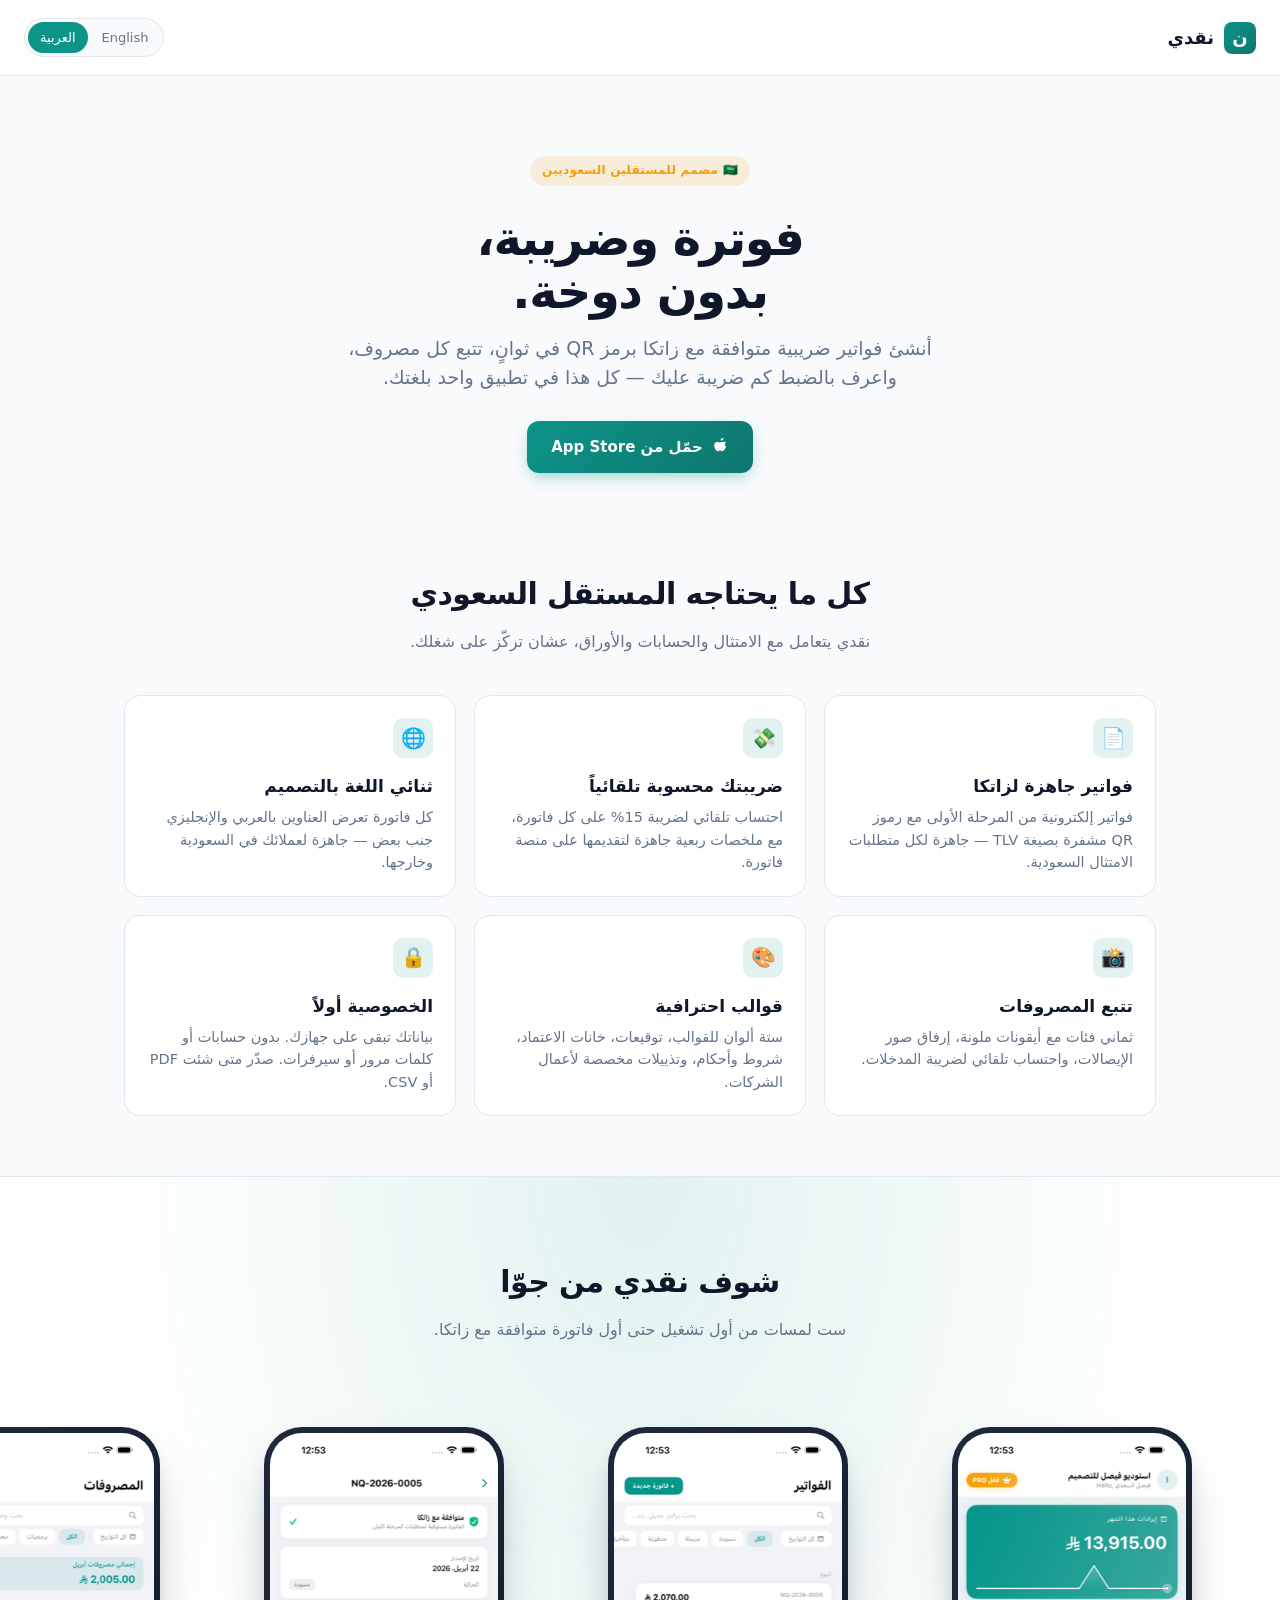
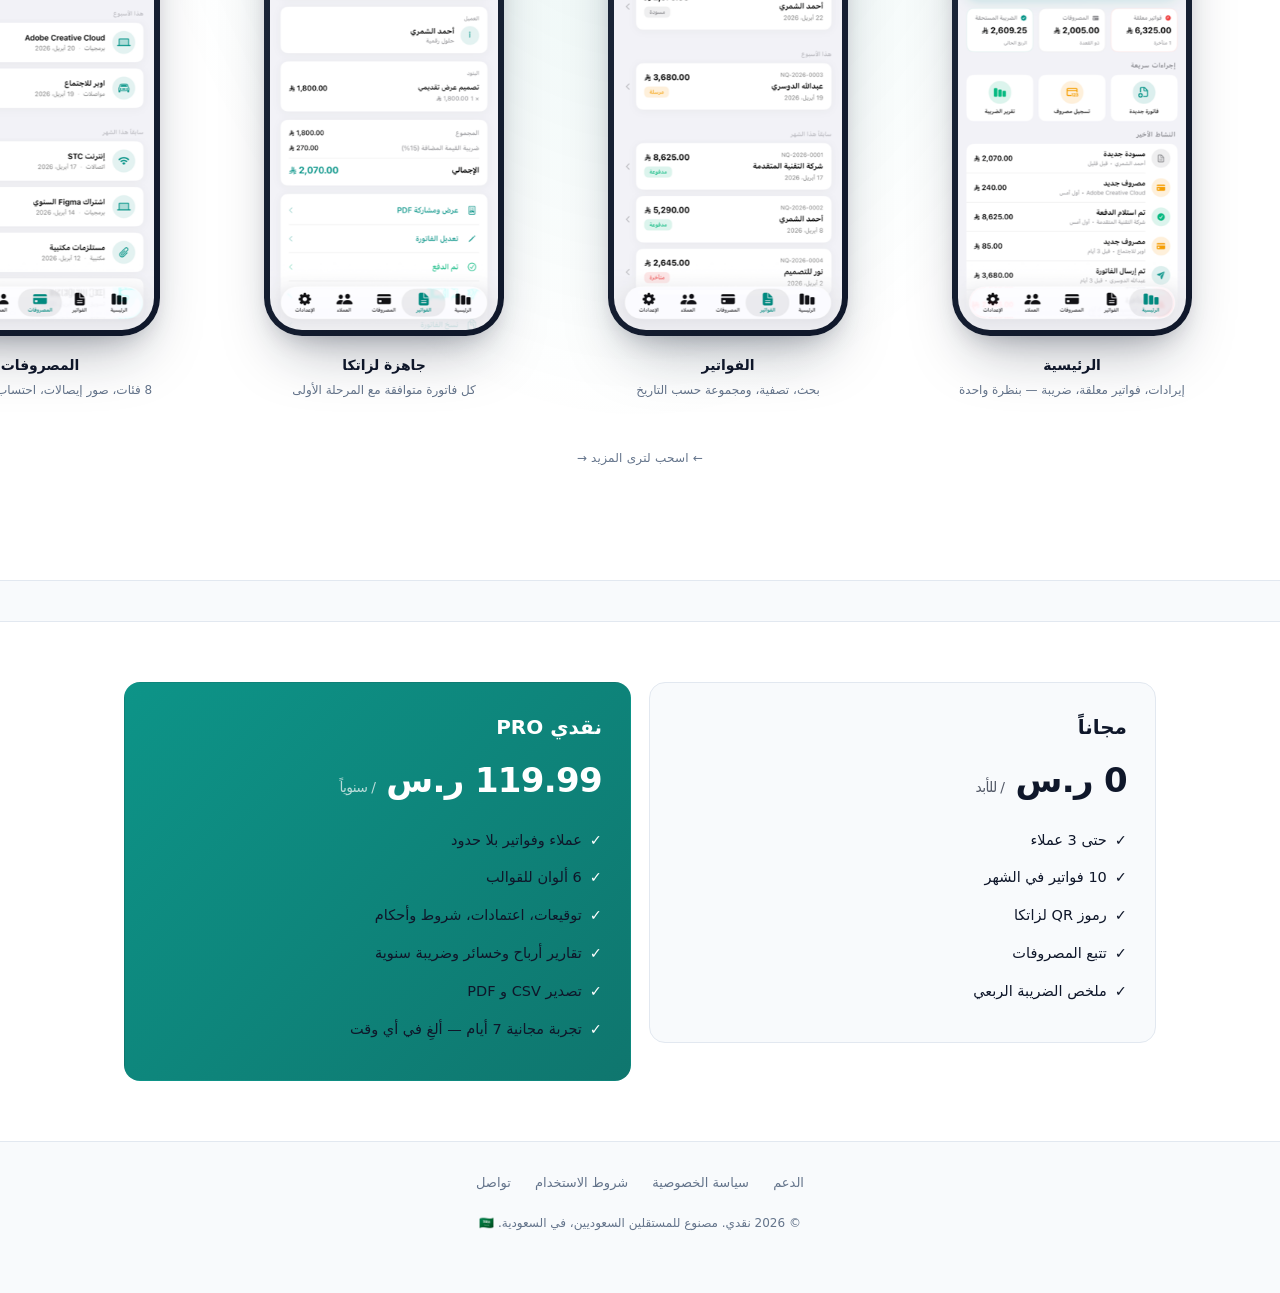
==== index-ar.html @ a0168808 "Add screenshot gallery + fix dark-mode hero button The site now shows six screenshots in a horizonta" ====
<!DOCTYPE html>
<html lang="ar" dir="rtl">
<head>
    <meta charset="UTF-8">
    <meta name="viewport" content="width=device-width, initial-scale=1.0">
    <title>نقدي — فوترة وضريبة للمستقلين السعوديين</title>
    <meta name="description" content="نقدي هو تطبيق فوترة وتتبع مصروفات مصمم للمستقلين السعوديين. فواتير ضريبية متوافقة مع زاتكا، احتساب تلقائي لضريبة القيمة المضافة، وتقارير ربعية — كل هذا في تطبيق واحد.">
    <meta property="og:title" content="نقدي — فوترة وضريبة للمستقلين السعوديين">
    <meta property="og:description" content="فوترة بسيطة وتتبع مصروفات وإدارة ضريبة القيمة المضافة للمستقلين السعوديين.">
    <link rel="stylesheet" href="style.css">
</head>
<body>

<header class="site">
    <a href="index-ar.html" class="brand">
        <span class="brand-badge">ن</span>
        نقدي
    </a>
    <div class="lang-toggle" aria-label="اللغة">
        <a href="index.html">English</a>
        <a href="index-ar.html" class="active">العربية</a>
    </div>
</header>

<main>
    <section class="hero-marketing">
        <span class="hero-chip">🇸🇦 مصمم للمستقلين السعوديين</span>
        <h1>فوترة وضريبة،<br>بدون دوخة.</h1>
        <p class="lead">أنشئ فواتير ضريبية متوافقة مع زاتكا برمز QR في ثوانٍ، تتبع كل مصروف، واعرف بالضبط كم ضريبة عليك — كل هذا في تطبيق واحد بلغتك.</p>
        <a href="#" class="hero-cta" aria-label="حمّل من App Store">
            <svg width="18" height="18" viewBox="0 0 16 16" fill="currentColor" aria-hidden="true"><path d="M11.182 0.016c.014.109.013.217.002.324-.04.376-.207.725-.502 1.06-.294.335-.723.625-1.174.728-.446.102-.779.059-1.002-.037-.14-.06-.17-.176-.092-.371.126-.316.327-.602.578-.843.25-.24.594-.464.997-.614.4-.15.796-.247 1.19-.247zm.39 3.103c.666.024 1.247.302 1.707.842-1.47.885-1.247 3 .2 3.705-.42 1.153-.984 2.158-1.89 3.217-.505.59-.899.89-1.299.907-.4.017-.675-.132-1.024-.302-.349-.17-.725-.34-1.175-.34-.45 0-.837.17-1.187.349-.35.18-.621.327-1.009.302-.417-.025-.826-.307-1.354-.864C3.515 9.88 2.82 8.16 2.82 6.5c0-1.99 1.253-3.03 2.493-3.048.53-.009 1.03.157 1.474.313.444.155.831.302 1.123.302.293 0 .68-.147 1.125-.302.444-.156.944-.322 1.474-.313z"/></svg>
            حمّل من App Store
        </a>
    </section>

    <section class="features">
        <div class="container-wide">
            <h2>كل ما يحتاجه المستقل السعودي</h2>
            <p class="section-sub">نقدي يتعامل مع الامتثال والحسابات والأوراق، عشان تركّز على شغلك.</p>

            <div class="feature-grid">
                <div class="feature">
                    <span class="icon">📄</span>
                    <h3>فواتير جاهزة لزاتكا</h3>
                    <p>فواتير إلكترونية من المرحلة الأولى مع رموز QR مشفرة بصيغة TLV — جاهزة لكل متطلبات الامتثال السعودية.</p>
                </div>
                <div class="feature">
                    <span class="icon">💸</span>
                    <h3>ضريبتك محسوبة تلقائياً</h3>
                    <p>احتساب تلقائي لضريبة 15% على كل فاتورة، مع ملخصات ربعية جاهزة لتقديمها على منصة فاتورة.</p>
                </div>
                <div class="feature">
                    <span class="icon">🌐</span>
                    <h3>ثنائي اللغة بالتصميم</h3>
                    <p>كل فاتورة تعرض العناوين بالعربي والإنجليزي جنب بعض — جاهزة لعملائك في السعودية وخارجها.</p>
                </div>
                <div class="feature">
                    <span class="icon">📸</span>
                    <h3>تتبع المصروفات</h3>
                    <p>ثماني فئات مع أيقونات ملونة، إرفاق صور الإيصالات، واحتساب تلقائي لضريبة المدخلات.</p>
                </div>
                <div class="feature">
                    <span class="icon">🎨</span>
                    <h3>قوالب احترافية</h3>
                    <p>ستة ألوان للقوالب، توقيعات، خانات الاعتماد، شروط وأحكام، وتذييلات مخصصة لأعمال الشركات.</p>
                </div>
                <div class="feature">
                    <span class="icon">🔒</span>
                    <h3>الخصوصية أولاً</h3>
                    <p>بياناتك تبقى على جهازك. بدون حسابات أو كلمات مرور أو سيرفرات. صدّر متى شئت PDF أو CSV.</p>
                </div>
            </div>
        </div>
    </section>

    <section class="screenshots">
        <h2>شوف نقدي من جوّا</h2>
        <p class="section-sub">ست لمسات من أول تشغيل حتى أول فاتورة متوافقة مع زاتكا.</p>

        <div class="screenshot-strip">
            <figure class="shot">
                <div class="frame">
                    <img src="screenshots/ar/ar-01-dashboard.png" alt="الرئيسية — إيرادات الشهر، الفواتير المعلقة، الضريبة المستحقة" loading="lazy">
                </div>
                <figcaption class="caption">الرئيسية</figcaption>
                <div class="caption-sub">إيرادات، فواتير معلقة، ضريبة — بنظرة واحدة</div>
            </figure>

            <figure class="shot">
                <div class="frame">
                    <img src="screenshots/ar/ar-02-invoices-list.png" alt="قائمة الفواتير مقسّمة حسب التاريخ" loading="lazy">
                </div>
                <figcaption class="caption">الفواتير</figcaption>
                <div class="caption-sub">بحث، تصفية، ومجموعة حسب التاريخ</div>
            </figure>

            <figure class="shot">
                <div class="frame">
                    <img src="screenshots/ar/ar-03-invoice-detail.png" alt="تفاصيل فاتورة مع شارة امتثال زاتكا" loading="lazy">
                </div>
                <figcaption class="caption">جاهزة لزاتكا</figcaption>
                <div class="caption-sub">كل فاتورة متوافقة مع المرحلة الأولى</div>
            </figure>

            <figure class="shot">
                <div class="frame">
                    <img src="screenshots/ar/ar-04-expenses.png" alt="قائمة المصروفات مع أيقونات الفئات" loading="lazy">
                </div>
                <figcaption class="caption">المصروفات</figcaption>
                <div class="caption-sub">8 فئات، صور إيصالات، احتساب ضريبة تلقائي</div>
            </figure>

            <figure class="shot">
                <div class="frame">
                    <img src="screenshots/ar/ar-05-clients.png" alt="قائمة العملاء" loading="lazy">
                </div>
                <figcaption class="caption">العملاء</figcaption>
                <div class="caption-sub">كل ما فوترته لهم في مكان واحد</div>
            </figure>

            <figure class="shot">
                <div class="frame">
                    <img src="screenshots/ar/ar-06-vat-report.png" alt="تقرير الضريبة الربعي" loading="lazy">
                </div>
                <figcaption class="caption">تقرير الضريبة</figcaption>
                <div class="caption-sub">ملخص ربعي، جاهز لمنصة فاتورة</div>
            </figure>
        </div>

        <p class="screenshots-hint">← اسحب لترى المزيد →</p>
    </section>

    <section class="pricing">
        <div class="container-wide">
            <div class="pricing-card">
                <h3>مجاناً</h3>
                <div class="price">0 ر.س <small>/ للأبد</small></div>
                <ul>
                    <li>حتى 3 عملاء</li>
                    <li>10 فواتير في الشهر</li>
                    <li>رموز QR لزاتكا</li>
                    <li>تتبع المصروفات</li>
                    <li>ملخص الضريبة الربعي</li>
                </ul>
            </div>
            <div class="pricing-card featured">
                <h3>نقدي PRO</h3>
                <div class="price">119.99 ر.س <small>/ سنوياً</small></div>
                <ul>
                    <li>عملاء وفواتير بلا حدود</li>
                    <li>6 ألوان للقوالب</li>
                    <li>توقيعات، اعتمادات، شروط وأحكام</li>
                    <li>تقارير أرباح وخسائر وضريبة سنوية</li>
                    <li>تصدير CSV و PDF</li>
                    <li>تجربة مجانية 7 أيام — ألغِ في أي وقت</li>
                </ul>
            </div>
        </div>
    </section>
</main>

<footer>
    <a href="support-ar.html">الدعم</a>
    <a href="privacy-policy-ar.html">سياسة الخصوصية</a>
    <a href="terms-of-use-ar.html">شروط الاستخدام</a>
    <a href="mailto:NaqdiAppFeedback@gmail.com">تواصل</a>
    <div style="margin-top: 20px; font-size: 12px;">
        © 2026 نقدي. مصنوع للمستقلين السعوديين، في السعودية. 🇸🇦
    </div>
</footer>

</body>
</html>
---- style.css ----
/* Shared stylesheet for the Naqdi legal pages hosted on GitHub Pages.
   One file for all 4 pages + the index, so changes apply everywhere.
   Matches Naqdi's in-app palette (teal primary, amber accents). */

:root {
    --teal: #0d9488;
    --teal-dark: #0f766e;
    --amber: #f59e0b;
    --ink: #0f172a;
    --ink-muted: #64748b;
    --surface: #ffffff;
    --surface-soft: #f8fafc;
    --border: #e2e8f0;
}

@media (prefers-color-scheme: dark) {
    :root {
        --teal: #2dd4bf;
        --teal-dark: #14b8a6;
        --amber: #fbbf24;
        --ink: #f8fafc;
        --ink-muted: #94a3b8;
        --surface: #0f172a;
        --surface-soft: #1e293b;
        --border: #334155;
    }
}

* { box-sizing: border-box; }

html { -webkit-text-size-adjust: 100%; }

body {
    margin: 0;
    font-family: -apple-system, BlinkMacSystemFont, "SF Pro Text", "Segoe UI",
        system-ui, "Helvetica Neue", Arial, sans-serif;
    background: var(--surface-soft);
    color: var(--ink);
    line-height: 1.65;
    -webkit-font-smoothing: antialiased;
}

html[dir="rtl"] body {
    /* Tahoma renders Arabic better than most system fonts on macOS/iOS
       Safari — fall back gracefully on platforms that prefer Noto Kufi. */
    font-family: "SF Arabic", "Noto Kufi Arabic", "Tahoma", -apple-system,
        BlinkMacSystemFont, system-ui, sans-serif;
}

.container {
    max-width: 720px;
    margin: 0 auto;
    padding: 48px 24px 80px;
}

header.site {
    background: var(--surface);
    border-bottom: 1px solid var(--border);
    padding: 18px 24px;
    display: flex;
    align-items: center;
    justify-content: space-between;
    gap: 16px;
}

.brand {
    display: flex;
    align-items: center;
    gap: 10px;
    text-decoration: none;
    color: var(--ink);
    font-weight: 700;
    font-size: 18px;
}

.brand-badge {
    width: 32px;
    height: 32px;
    border-radius: 8px;
    background: linear-gradient(135deg, var(--teal) 0%, var(--teal-dark) 100%);
    display: inline-flex;
    align-items: center;
    justify-content: center;
    color: white;
    font-weight: 800;
    font-size: 18px;
}

.lang-toggle {
    display: inline-flex;
    background: var(--surface-soft);
    border: 1px solid var(--border);
    border-radius: 999px;
    padding: 3px;
    gap: 2px;
    font-size: 13px;
}

.lang-toggle a {
    padding: 5px 12px;
    border-radius: 999px;
    text-decoration: none;
    color: var(--ink-muted);
    font-weight: 500;
}

.lang-toggle a.active {
    background: var(--teal);
    color: white;
}

h1 {
    font-size: 32px;
    font-weight: 800;
    margin: 8px 0 4px;
    letter-spacing: -0.02em;
}

.last-updated {
    color: var(--ink-muted);
    font-size: 14px;
    margin-bottom: 32px;
    font-style: italic;
}

h2 {
    font-size: 19px;
    font-weight: 700;
    margin: 32px 0 10px;
    color: var(--ink);
}

p, li {
    font-size: 16px;
    color: var(--ink);
}

ul {
    padding-inline-start: 22px;
    margin: 8px 0 12px;
}

li { margin: 6px 0; }

a { color: var(--teal-dark); }

strong { color: var(--ink); }

hr.divider {
    border: 0;
    height: 1px;
    background: var(--border);
    margin: 40px 0;
}

footer {
    text-align: center;
    color: var(--ink-muted);
    font-size: 13px;
    padding: 30px 24px 60px;
}

footer a {
    color: var(--ink-muted);
    text-decoration: none;
    margin: 0 10px;
}

footer a:hover { color: var(--teal); }

/* Landing page */

.hero {
    text-align: center;
    padding: 40px 20px 30px;
}

.hero h1 {
    font-size: 36px;
    margin-bottom: 8px;
}

.hero p {
    font-size: 17px;
    color: var(--ink-muted);
}

.card-grid {
    display: grid;
    gap: 16px;
    grid-template-columns: repeat(auto-fit, minmax(280px, 1fr));
    margin-top: 32px;
}

.doc-card {
    background: var(--surface);
    border: 1px solid var(--border);
    border-radius: 14px;
    padding: 22px;
    text-decoration: none;
    color: var(--ink);
    transition: transform 0.15s, border-color 0.15s, box-shadow 0.15s;
}

.doc-card:hover {
    transform: translateY(-2px);
    border-color: var(--teal);
    box-shadow: 0 8px 24px -12px rgba(13, 148, 136, 0.4);
}

.doc-card h3 {
    margin: 0 0 6px;
    font-size: 18px;
    font-weight: 700;
}

.doc-card p {
    margin: 0;
    color: var(--ink-muted);
    font-size: 14px;
}

.doc-card .icon {
    width: 36px;
    height: 36px;
    border-radius: 9px;
    background: rgba(13, 148, 136, 0.12);
    color: var(--teal);
    display: inline-flex;
    align-items: center;
    justify-content: center;
    font-size: 18px;
    margin-bottom: 12px;
}

/* Marketing page — full-width container + larger hero for the landing */

.container-wide {
    max-width: 1080px;
    margin: 0 auto;
    padding: 0 24px;
}

.hero-marketing {
    text-align: center;
    padding: 80px 20px 56px;
}

.hero-marketing h1 {
    font-size: 48px;
    letter-spacing: -0.03em;
    margin: 12px 0 16px;
    line-height: 1.1;
}

.hero-marketing p.lead {
    font-size: 19px;
    color: var(--ink-muted);
    max-width: 620px;
    margin: 0 auto 28px;
    line-height: 1.55;
}

/* Hero CTA — pinned teal gradient regardless of light/dark mode.
   The earlier version used var(--ink) which flips to white in dark mode,
   turning the button into white-on-white. Teal keeps the button on-brand
   and readable everywhere. */
.hero-cta {
    display: inline-flex;
    align-items: center;
    gap: 8px;
    background: linear-gradient(135deg, #0d9488 0%, #0f766e 100%);
    color: #ffffff !important;
    padding: 14px 24px;
    border-radius: 12px;
    text-decoration: none;
    font-weight: 600;
    font-size: 15px;
    box-shadow: 0 6px 16px -4px rgba(13, 148, 136, 0.45);
    transition: transform 0.15s, box-shadow 0.15s;
}

.hero-cta:hover {
    transform: translateY(-1px);
    box-shadow: 0 10px 22px -4px rgba(13, 148, 136, 0.55);
    color: #ffffff !important;
}

.hero-cta:active {
    transform: translateY(0);
    box-shadow: 0 4px 10px -2px rgba(13, 148, 136, 0.4);
}

.hero-chip {
    display: inline-block;
    background: rgba(245, 158, 11, 0.14);
    color: var(--amber);
    font-size: 12px;
    font-weight: 600;
    padding: 5px 12px;
    border-radius: 999px;
    letter-spacing: 0.02em;
    margin-bottom: 14px;
    text-transform: uppercase;
}

/* Features grid */

.features {
    padding: 40px 20px 60px;
}

.features h2 {
    text-align: center;
    font-size: 30px;
    margin: 0 0 10px;
    letter-spacing: -0.02em;
}

.features p.section-sub {
    text-align: center;
    color: var(--ink-muted);
    font-size: 16px;
    margin: 0 auto 40px;
    max-width: 540px;
}

.feature-grid {
    display: grid;
    gap: 18px;
    grid-template-columns: repeat(auto-fit, minmax(260px, 1fr));
}

.feature {
    background: var(--surface);
    border: 1px solid var(--border);
    border-radius: 16px;
    padding: 22px;
}

.feature .icon {
    width: 40px;
    height: 40px;
    border-radius: 10px;
    background: rgba(13, 148, 136, 0.12);
    color: var(--teal);
    display: inline-flex;
    align-items: center;
    justify-content: center;
    font-size: 20px;
    margin-bottom: 14px;
}

.feature h3 {
    margin: 0 0 6px;
    font-size: 17px;
    font-weight: 700;
}

.feature p {
    margin: 0;
    font-size: 14.5px;
    color: var(--ink-muted);
    line-height: 1.55;
}

/* Pricing band */

.pricing {
    padding: 60px 20px;
    background: var(--surface);
    border-block: 1px solid var(--border);
    margin-top: 40px;
}

.pricing .container-wide {
    display: grid;
    gap: 18px;
    grid-template-columns: repeat(auto-fit, minmax(280px, 1fr));
    align-items: start;
}

.pricing-card {
    background: var(--surface-soft);
    border: 1px solid var(--border);
    border-radius: 16px;
    padding: 28px;
}

.pricing-card.featured {
    background: linear-gradient(135deg, var(--teal) 0%, var(--teal-dark) 100%);
    color: white;
    border-color: transparent;
}

.pricing-card h3 {
    margin: 0 0 4px;
    font-size: 20px;
}

.pricing-card .price {
    font-size: 34px;
    font-weight: 800;
    margin: 8px 0;
    letter-spacing: -0.02em;
}

.pricing-card .price small {
    font-size: 14px;
    font-weight: 500;
    opacity: 0.7;
}

.pricing-card ul {
    list-style: none;
    padding: 0;
    margin: 16px 0 0;
}

.pricing-card ul li {
    padding: 4px 0;
    font-size: 14.5px;
}

.pricing-card ul li::before {
    content: "✓";
    margin-inline-end: 8px;
    font-weight: 700;
}

.pricing-card.featured ul li::before { color: white; }

/* FAQ section (support page) */

.faq-list {
    display: grid;
    gap: 12px;
}

.faq-item {
    background: var(--surface);
    border: 1px solid var(--border);
    border-radius: 12px;
    padding: 18px 20px;
}

.faq-item summary {
    font-weight: 600;
    cursor: pointer;
    list-style: none;
    position: relative;
    padding-inline-end: 28px;
    font-size: 15px;
}

.faq-item summary::-webkit-details-marker { display: none; }

.faq-item summary::after {
    content: "+";
    position: absolute;
    inset-inline-end: 0;
    top: 50%;
    transform: translateY(-50%);
    font-size: 22px;
    color: var(--ink-muted);
    font-weight: 400;
    transition: transform 0.2s;
}

.faq-item[open] summary::after { content: "−"; }

.faq-item p {
    margin: 10px 0 0;
    color: var(--ink-muted);
    font-size: 14.5px;
    line-height: 1.6;
}

.support-cta {
    text-align: center;
    margin-top: 40px;
    padding: 28px 20px;
    background: var(--surface);
    border: 1px solid var(--border);
    border-radius: 16px;
}

.support-cta h3 {
    margin: 0 0 6px;
    font-size: 20px;
}

.support-cta p {
    margin: 0 0 14px;
    color: var(--ink-muted);
}

.support-cta a.email {
    display: inline-flex;
    gap: 6px;
    align-items: center;
    background: var(--teal);
    color: white;
    padding: 11px 18px;
    border-radius: 10px;
    text-decoration: none;
    font-weight: 600;
    font-size: 14px;
}

/* ─────────────────────────────────────────────────────────────────
   Screenshots gallery — horizontal scroll with snap

   Laid out as a tilted-phone strip on a teal gradient backdrop. Each
   phone sits in a subtle "device" frame (border + shadow) and snaps
   as the user scrolls horizontally. Works equally well on touch +
   mouse; scroll indicators are hidden for a clean look.
   ──────────────────────────────────────────────────────────────── */

.screenshots {
    padding: 80px 0 100px;
    background:
        radial-gradient(ellipse at top, rgba(13, 148, 136, 0.12) 0%, transparent 60%),
        var(--surface);
    border-block: 1px solid var(--border);
    overflow: hidden; /* clip the glow gradient */
}

.screenshots h2 {
    text-align: center;
    font-size: 30px;
    letter-spacing: -0.02em;
    margin: 0 0 10px;
}

.screenshots p.section-sub {
    text-align: center;
    color: var(--ink-muted);
    font-size: 16px;
    margin: 0 auto 48px;
    max-width: 540px;
}

.screenshot-strip {
    display: flex;
    gap: 24px;
    overflow-x: auto;
    overflow-y: visible;
    padding: 20px 48px 40px;
    scroll-snap-type: x mandatory;
    scroll-padding: 48px;
    -webkit-overflow-scrolling: touch;
    scrollbar-width: none;  /* Firefox */
}

.screenshot-strip::-webkit-scrollbar {
    display: none;  /* Safari / Chrome */
}

.shot {
    flex: 0 0 auto;
    scroll-snap-align: center;
    width: 240px;
    text-align: center;
}

.shot .frame {
    position: relative;
    border-radius: 38px;
    padding: 6px;
    background: linear-gradient(140deg, #1e293b 0%, #0f172a 100%);
    box-shadow:
        0 30px 60px -20px rgba(15, 23, 42, 0.35),
        0 12px 24px -12px rgba(15, 23, 42, 0.25);
    transition: transform 0.25s ease, box-shadow 0.25s ease;
}

.shot:hover .frame {
    transform: translateY(-6px);
    box-shadow:
        0 40px 80px -24px rgba(13, 148, 136, 0.45),
        0 16px 32px -14px rgba(15, 23, 42, 0.3);
}

.shot .frame img {
    display: block;
    width: 100%;
    border-radius: 32px;
}

.shot .caption {
    margin-top: 18px;
    font-size: 14px;
    font-weight: 600;
    color: var(--ink);
    letter-spacing: -0.005em;
}

.shot .caption-sub {
    margin-top: 4px;
    font-size: 12px;
    color: var(--ink-muted);
    font-weight: 400;
}

/* Subtle scroll-hint chevrons at the edges on larger screens */
.screenshots-hint {
    text-align: center;
    color: var(--ink-muted);
    font-size: 12px;
    margin-top: -8px;
    letter-spacing: 0.02em;
}

@media (max-width: 640px) {
    .shot {
        width: 220px;
    }
    .screenshot-strip {
        padding: 16px 24px 32px;
        scroll-padding: 24px;
    }
}
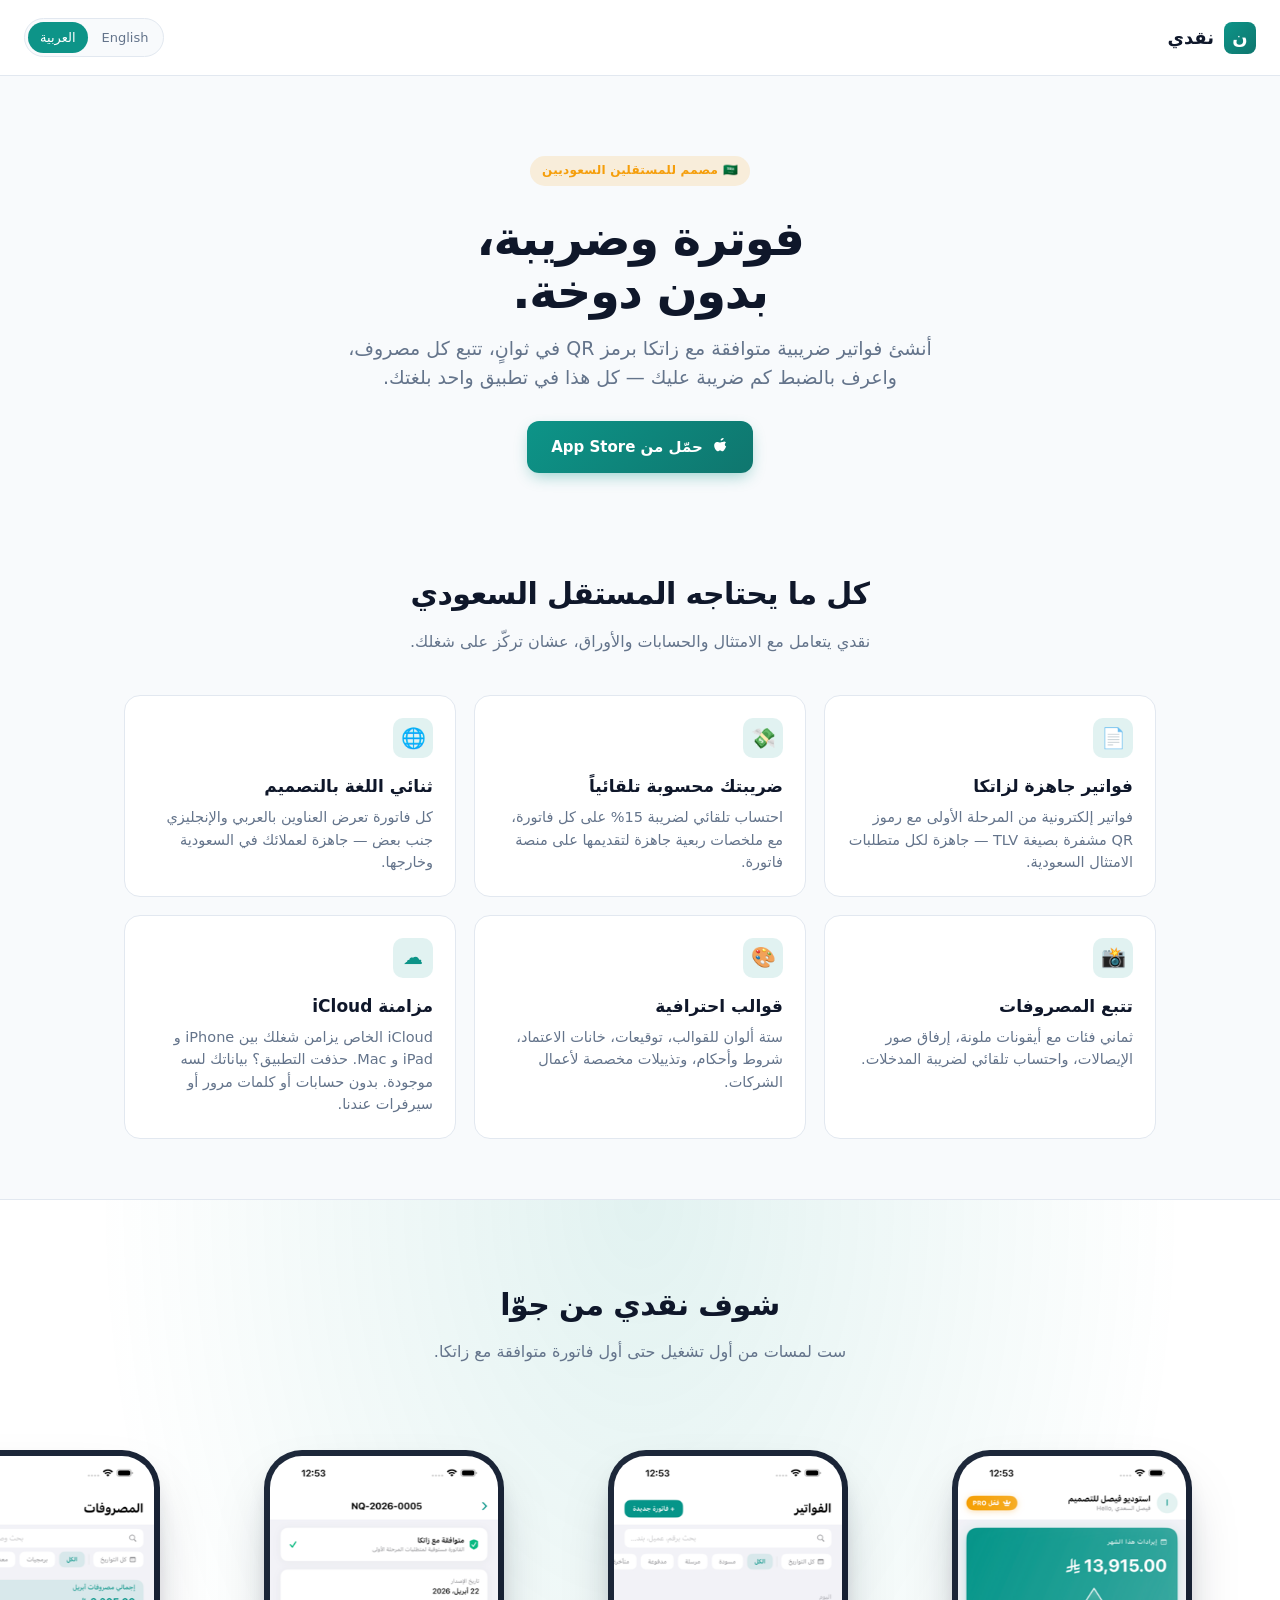
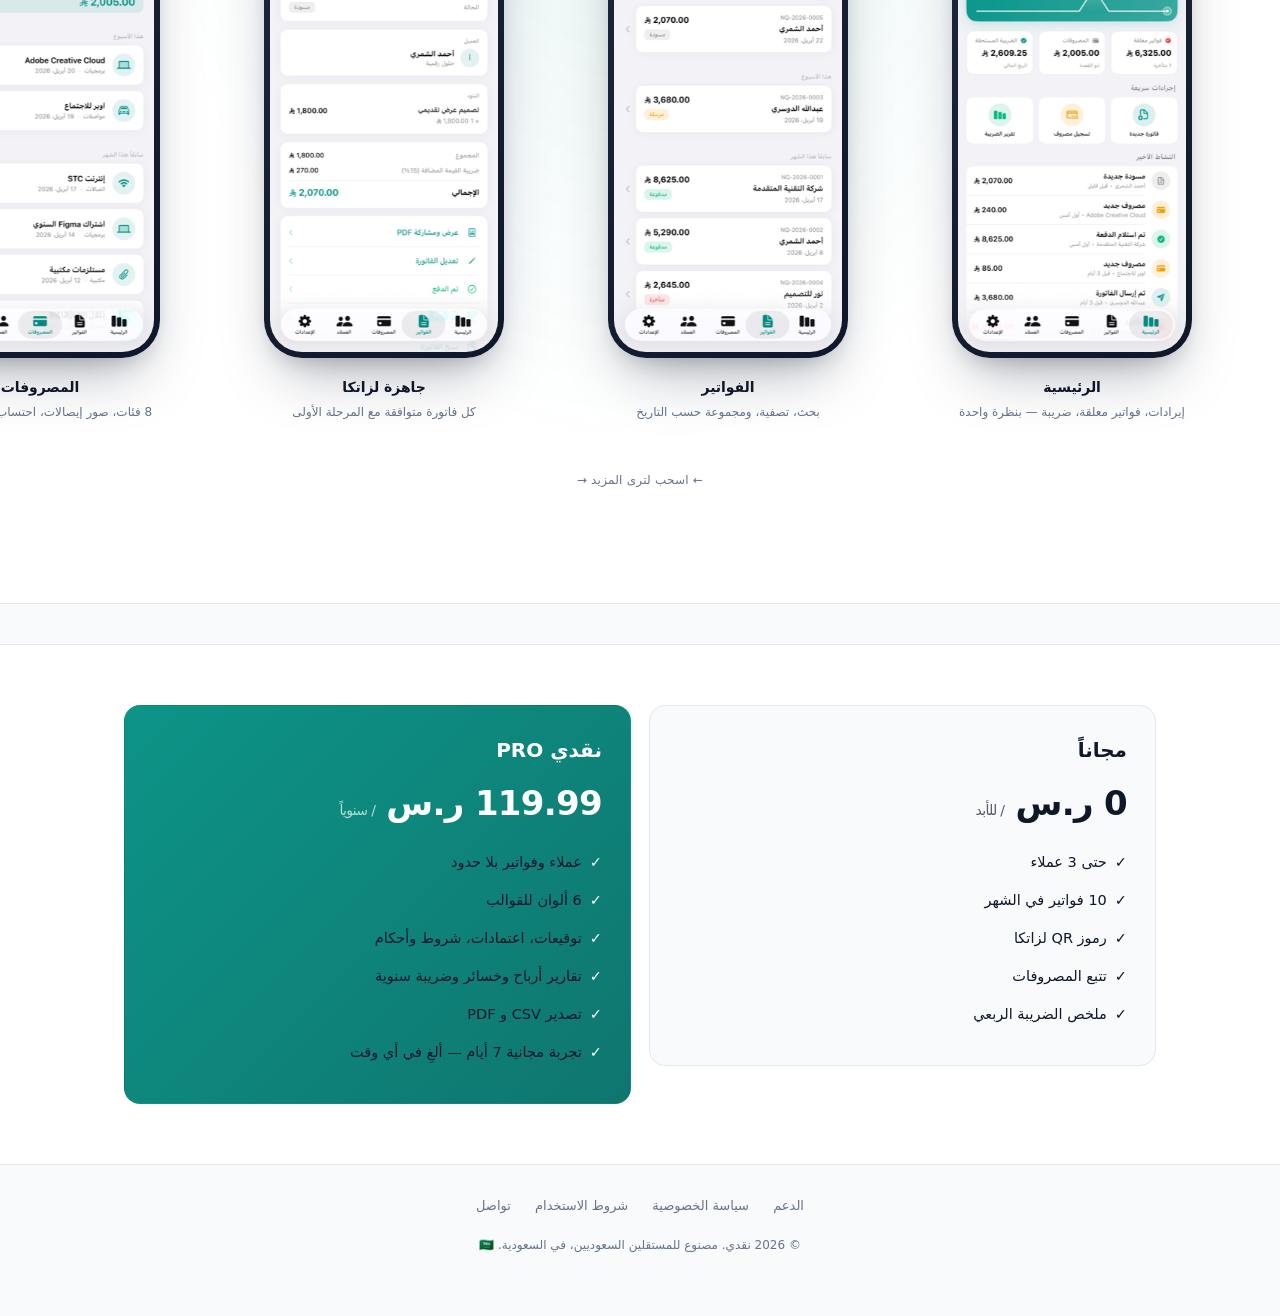
==== commit b81fe354: "Update Privacy Policy + feature card for iCloud sync The app now syncs business data to the user's p" ====
--- a/index-ar.html
+++ b/index-ar.html
@@ -65,9 +65,9 @@
                     <p>ستة ألوان للقوالب، توقيعات، خانات الاعتماد، شروط وأحكام، وتذييلات مخصصة لأعمال الشركات.</p>
                 </div>
                 <div class="feature">
-                    <span class="icon">🔒</span>
-                    <h3>الخصوصية أولاً</h3>
-                    <p>بياناتك تبقى على جهازك. بدون حسابات أو كلمات مرور أو سيرفرات. صدّر متى شئت PDF أو CSV.</p>
+                    <span class="icon">☁️</span>
+                    <h3>مزامنة iCloud</h3>
+                    <p>iCloud الخاص يزامن شغلك بين iPhone و iPad و Mac. حذفت التطبيق؟ بياناتك لسه موجودة. بدون حسابات أو كلمات مرور أو سيرفرات عندنا.</p>
                 </div>
             </div>
         </div>
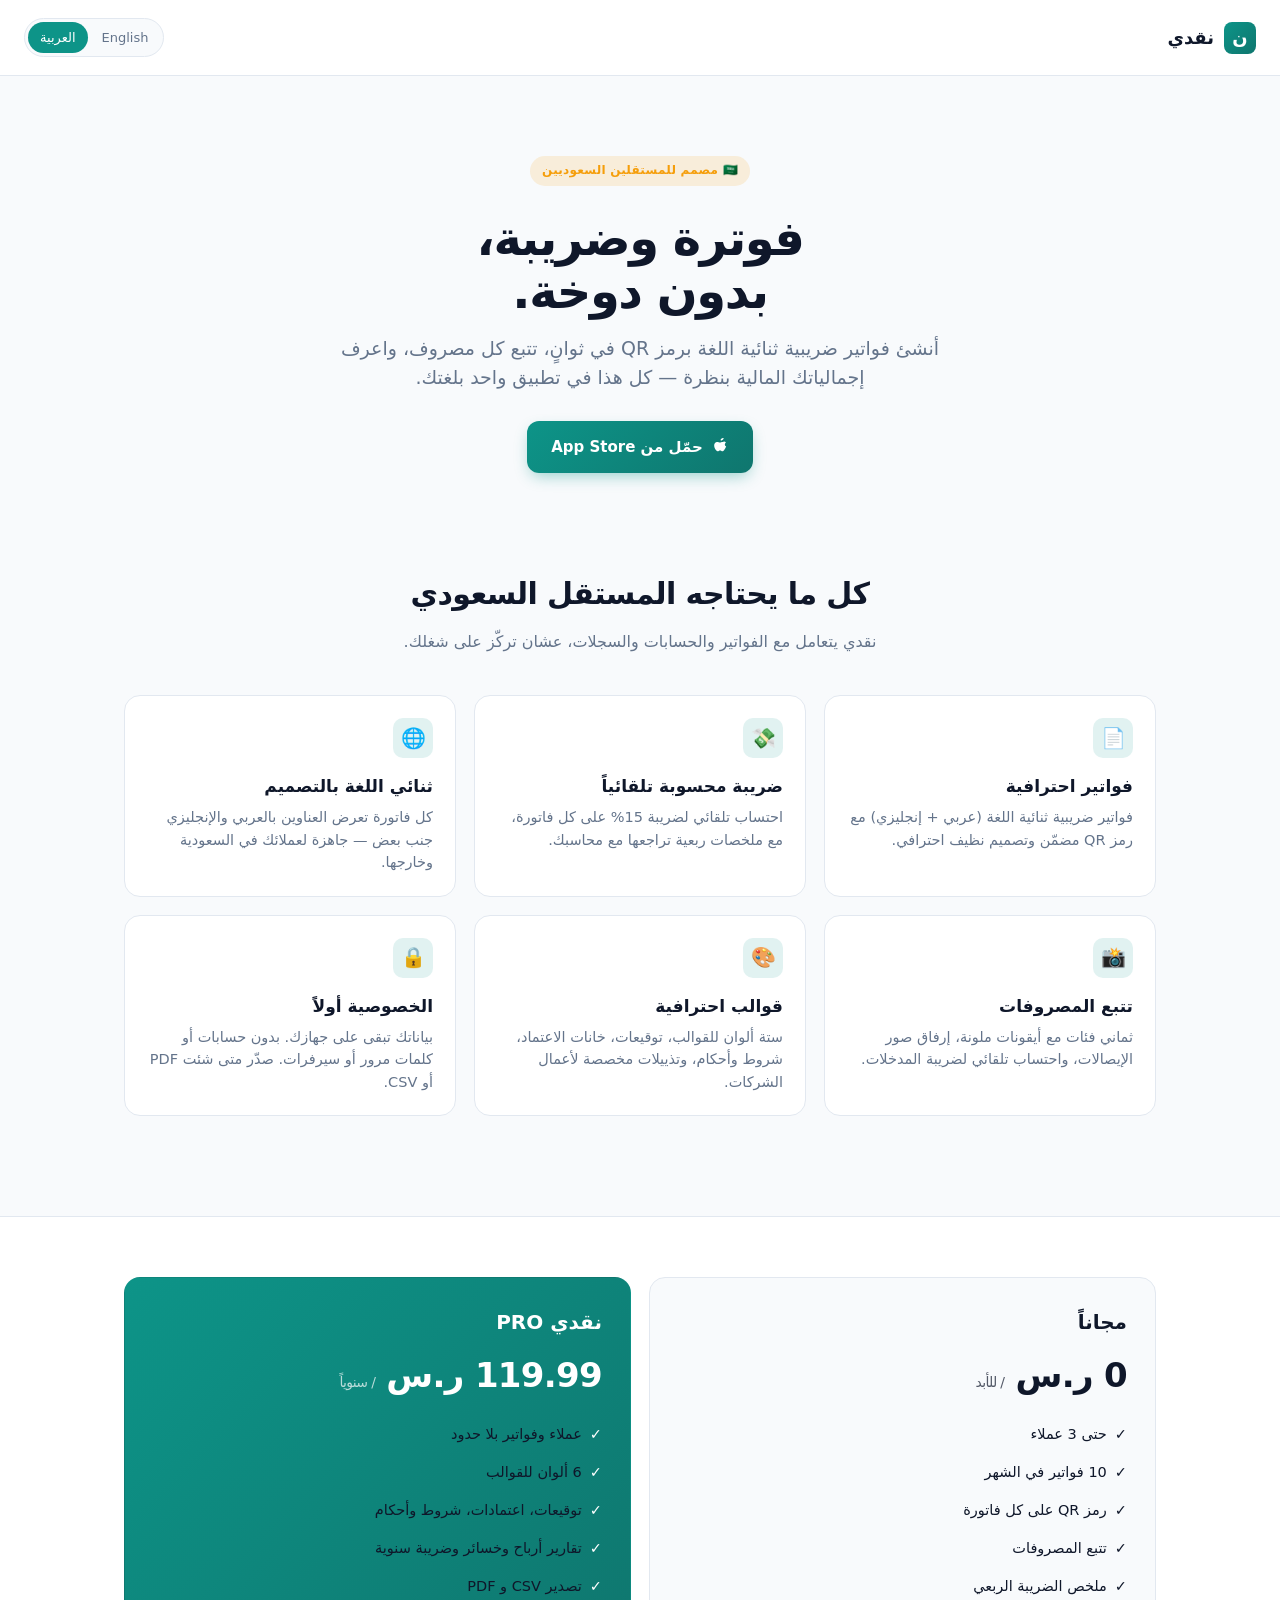
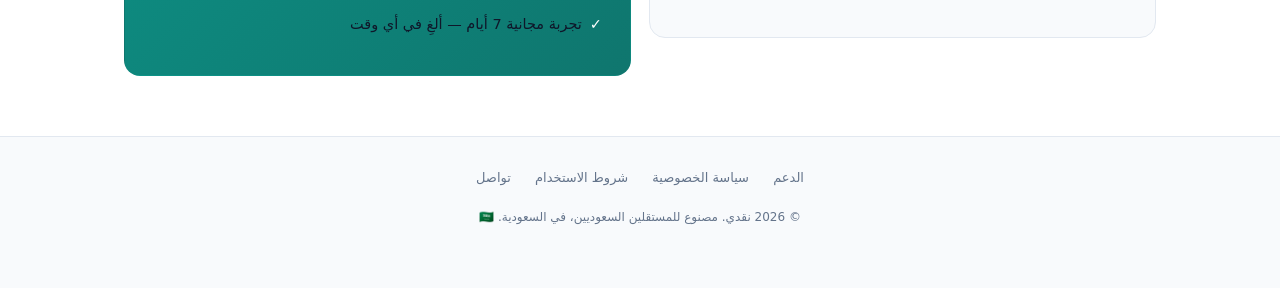
==== commit 5d59f0f5: "Reposition — drop ZATCA/Phase 1/Fatoora claims; app is a general invoicing tool" ====
--- a/index-ar.html
+++ b/index-ar.html
@@ -4,7 +4,7 @@
     <meta charset="UTF-8">
     <meta name="viewport" content="width=device-width, initial-scale=1.0">
     <title>نقدي — فوترة وضريبة للمستقلين السعوديين</title>
-    <meta name="description" content="نقدي هو تطبيق فوترة وتتبع مصروفات مصمم للمستقلين السعوديين. فواتير ضريبية متوافقة مع زاتكا، احتساب تلقائي لضريبة القيمة المضافة، وتقارير ربعية — كل هذا في تطبيق واحد.">
+    <meta name="description" content="نقدي تطبيق فوترة وتتبع مصروفات للمستقلين السعوديين. فواتير ثنائية اللغة مع رمز QR، احتساب تلقائي لضريبة القيمة المضافة، وملخصات ربعية — كل هذا في تطبيق واحد.">
     <meta property="og:title" content="نقدي — فوترة وضريبة للمستقلين السعوديين">
     <meta property="og:description" content="فوترة بسيطة وتتبع مصروفات وإدارة ضريبة القيمة المضافة للمستقلين السعوديين.">
     <link rel="stylesheet" href="style.css">
@@ -26,7 +26,7 @@
     <section class="hero-marketing">
         <span class="hero-chip">🇸🇦 مصمم للمستقلين السعوديين</span>
         <h1>فوترة وضريبة،<br>بدون دوخة.</h1>
-        <p class="lead">أنشئ فواتير ضريبية متوافقة مع زاتكا برمز QR في ثوانٍ، تتبع كل مصروف، واعرف بالضبط كم ضريبة عليك — كل هذا في تطبيق واحد بلغتك.</p>
+        <p class="lead">أنشئ فواتير ضريبية ثنائية اللغة برمز QR في ثوانٍ، تتبع كل مصروف، واعرف إجمالياتك المالية بنظرة — كل هذا في تطبيق واحد بلغتك.</p>
         <a href="#" class="hero-cta" aria-label="حمّل من App Store">
             <svg width="18" height="18" viewBox="0 0 16 16" fill="currentColor" aria-hidden="true"><path d="M11.182 0.016c.014.109.013.217.002.324-.04.376-.207.725-.502 1.06-.294.335-.723.625-1.174.728-.446.102-.779.059-1.002-.037-.14-.06-.17-.176-.092-.371.126-.316.327-.602.578-.843.25-.24.594-.464.997-.614.4-.15.796-.247 1.19-.247zm.39 3.103c.666.024 1.247.302 1.707.842-1.47.885-1.247 3 .2 3.705-.42 1.153-.984 2.158-1.89 3.217-.505.59-.899.89-1.299.907-.4.017-.675-.132-1.024-.302-.349-.17-.725-.34-1.175-.34-.45 0-.837.17-1.187.349-.35.18-.621.327-1.009.302-.417-.025-.826-.307-1.354-.864C3.515 9.88 2.82 8.16 2.82 6.5c0-1.99 1.253-3.03 2.493-3.048.53-.009 1.03.157 1.474.313.444.155.831.302 1.123.302.293 0 .68-.147 1.125-.302.444-.156.944-.322 1.474-.313z"/></svg>
             حمّل من App Store
@@ -36,18 +36,18 @@
     <section class="features">
         <div class="container-wide">
             <h2>كل ما يحتاجه المستقل السعودي</h2>
-            <p class="section-sub">نقدي يتعامل مع الامتثال والحسابات والأوراق، عشان تركّز على شغلك.</p>
+            <p class="section-sub">نقدي يتعامل مع الفواتير والحسابات والسجلات، عشان تركّز على شغلك.</p>
 
             <div class="feature-grid">
                 <div class="feature">
                     <span class="icon">📄</span>
-                    <h3>فواتير جاهزة لزاتكا</h3>
-                    <p>فواتير إلكترونية من المرحلة الأولى مع رموز QR مشفرة بصيغة TLV — جاهزة لكل متطلبات الامتثال السعودية.</p>
+                    <h3>فواتير احترافية</h3>
+                    <p>فواتير ضريبية ثنائية اللغة (عربي + إنجليزي) مع رمز QR مضمّن وتصميم نظيف احترافي.</p>
                 </div>
                 <div class="feature">
                     <span class="icon">💸</span>
-                    <h3>ضريبتك محسوبة تلقائياً</h3>
-                    <p>احتساب تلقائي لضريبة 15% على كل فاتورة، مع ملخصات ربعية جاهزة لتقديمها على منصة فاتورة.</p>
+                    <h3>ضريبة محسوبة تلقائياً</h3>
+                    <p>احتساب تلقائي لضريبة 15% على كل فاتورة، مع ملخصات ربعية تراجعها مع محاسبك.</p>
                 </div>
                 <div class="feature">
                     <span class="icon">🌐</span>
@@ -65,69 +65,12 @@
                     <p>ستة ألوان للقوالب، توقيعات، خانات الاعتماد، شروط وأحكام، وتذييلات مخصصة لأعمال الشركات.</p>
                 </div>
                 <div class="feature">
-                    <span class="icon">☁️</span>
-                    <h3>مزامنة iCloud</h3>
-                    <p>iCloud الخاص يزامن شغلك بين iPhone و iPad و Mac. حذفت التطبيق؟ بياناتك لسه موجودة. بدون حسابات أو كلمات مرور أو سيرفرات عندنا.</p>
+                    <span class="icon">🔒</span>
+                    <h3>الخصوصية أولاً</h3>
+                    <p>بياناتك تبقى على جهازك. بدون حسابات أو كلمات مرور أو سيرفرات. صدّر متى شئت PDF أو CSV.</p>
                 </div>
             </div>
         </div>
-    </section>
-
-    <section class="screenshots">
-        <h2>شوف نقدي من جوّا</h2>
-        <p class="section-sub">ست لمسات من أول تشغيل حتى أول فاتورة متوافقة مع زاتكا.</p>
-
-        <div class="screenshot-strip">
-            <figure class="shot">
-                <div class="frame">
-                    <img src="screenshots/ar/ar-01-dashboard.png" alt="الرئيسية — إيرادات الشهر، الفواتير المعلقة، الضريبة المستحقة" loading="lazy">
-                </div>
-                <figcaption class="caption">الرئيسية</figcaption>
-                <div class="caption-sub">إيرادات، فواتير معلقة، ضريبة — بنظرة واحدة</div>
-            </figure>
-
-            <figure class="shot">
-                <div class="frame">
-                    <img src="screenshots/ar/ar-02-invoices-list.png" alt="قائمة الفواتير مقسّمة حسب التاريخ" loading="lazy">
-                </div>
-                <figcaption class="caption">الفواتير</figcaption>
-                <div class="caption-sub">بحث، تصفية، ومجموعة حسب التاريخ</div>
-            </figure>
-
-            <figure class="shot">
-                <div class="frame">
-                    <img src="screenshots/ar/ar-03-invoice-detail.png" alt="تفاصيل فاتورة مع شارة امتثال زاتكا" loading="lazy">
-                </div>
-                <figcaption class="caption">جاهزة لزاتكا</figcaption>
-                <div class="caption-sub">كل فاتورة متوافقة مع المرحلة الأولى</div>
-            </figure>
-
-            <figure class="shot">
-                <div class="frame">
-                    <img src="screenshots/ar/ar-04-expenses.png" alt="قائمة المصروفات مع أيقونات الفئات" loading="lazy">
-                </div>
-                <figcaption class="caption">المصروفات</figcaption>
-                <div class="caption-sub">8 فئات، صور إيصالات، احتساب ضريبة تلقائي</div>
-            </figure>
-
-            <figure class="shot">
-                <div class="frame">
-                    <img src="screenshots/ar/ar-05-clients.png" alt="قائمة العملاء" loading="lazy">
-                </div>
-                <figcaption class="caption">العملاء</figcaption>
-                <div class="caption-sub">كل ما فوترته لهم في مكان واحد</div>
-            </figure>
-
-            <figure class="shot">
-                <div class="frame">
-                    <img src="screenshots/ar/ar-06-vat-report.png" alt="تقرير الضريبة الربعي" loading="lazy">
-                </div>
-                <figcaption class="caption">تقرير الضريبة</figcaption>
-                <div class="caption-sub">ملخص ربعي، جاهز لمنصة فاتورة</div>
-            </figure>
-        </div>
-
-        <p class="screenshots-hint">← اسحب لترى المزيد →</p>
     </section>
 
     <section class="pricing">
@@ -138,7 +81,7 @@
                 <ul>
                     <li>حتى 3 عملاء</li>
                     <li>10 فواتير في الشهر</li>
-                    <li>رموز QR لزاتكا</li>
+                    <li>رمز QR على كل فاتورة</li>
                     <li>تتبع المصروفات</li>
                     <li>ملخص الضريبة الربعي</li>
                 </ul>
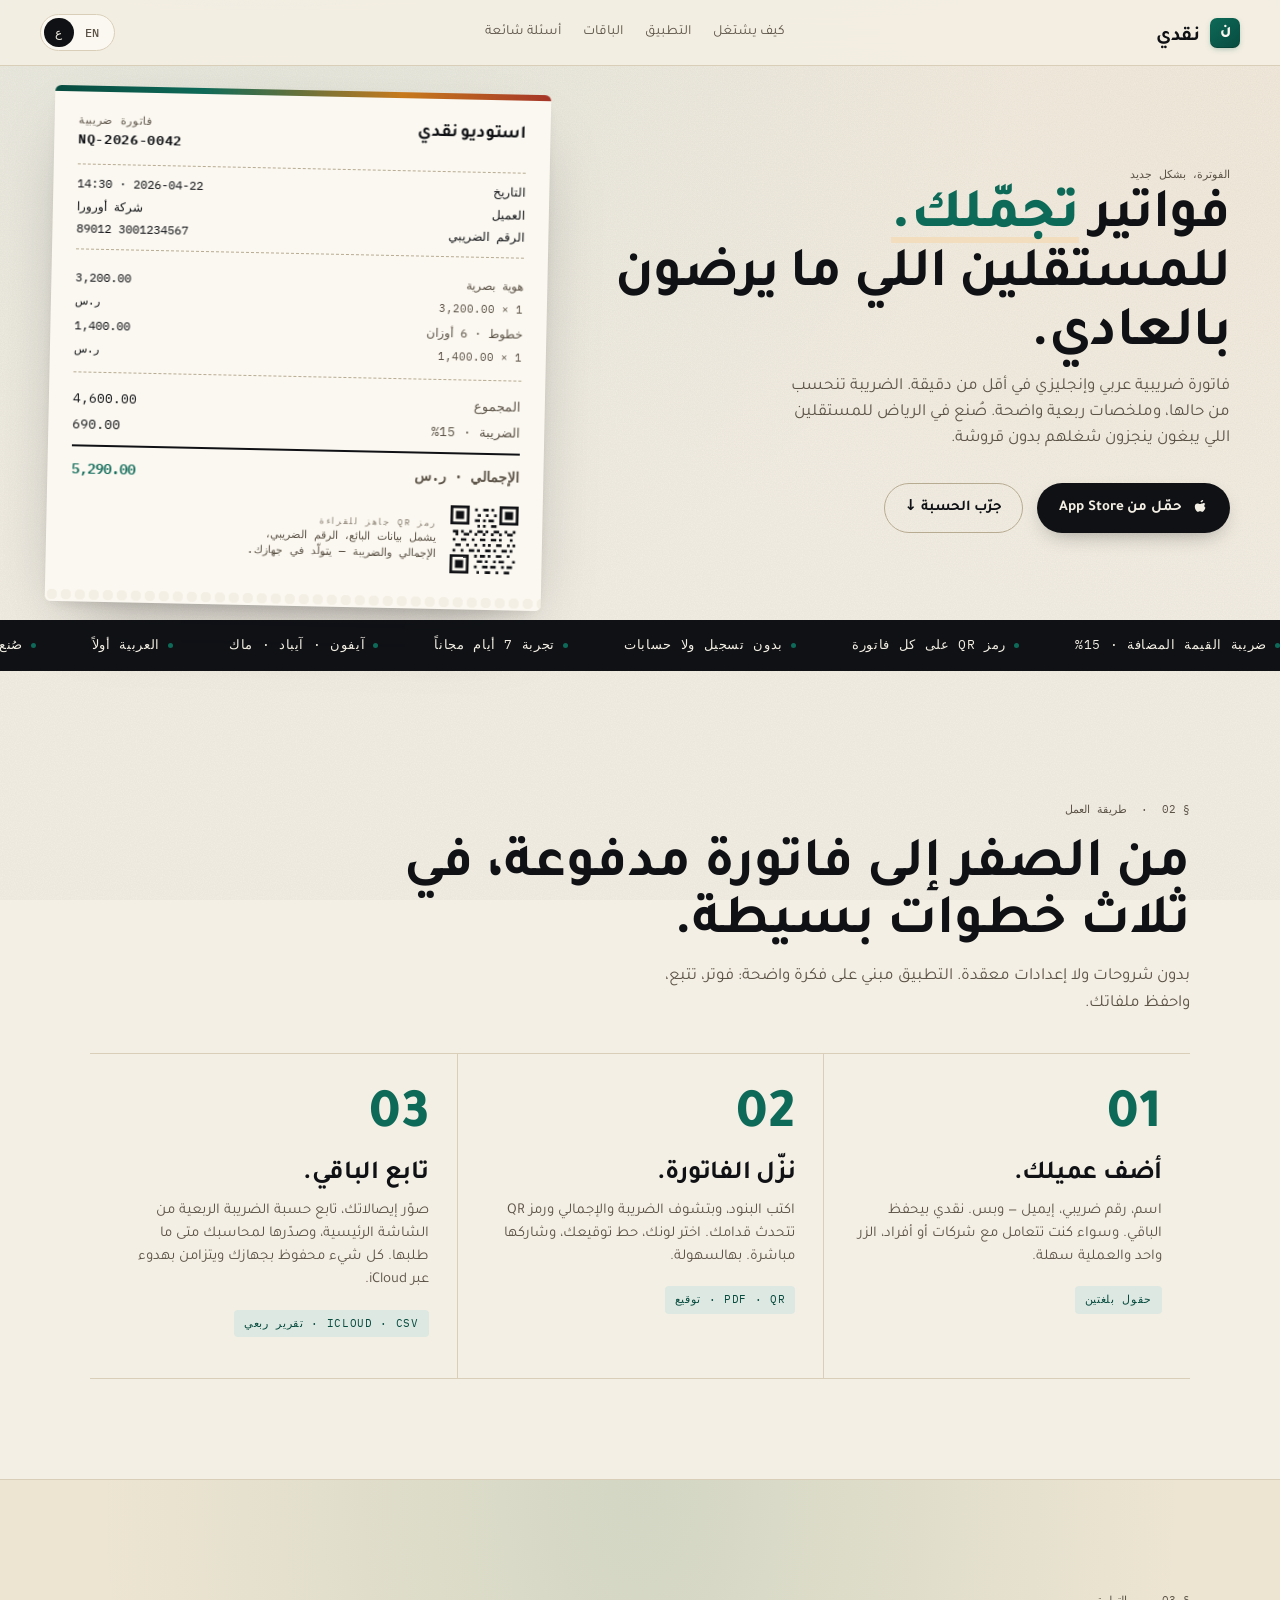
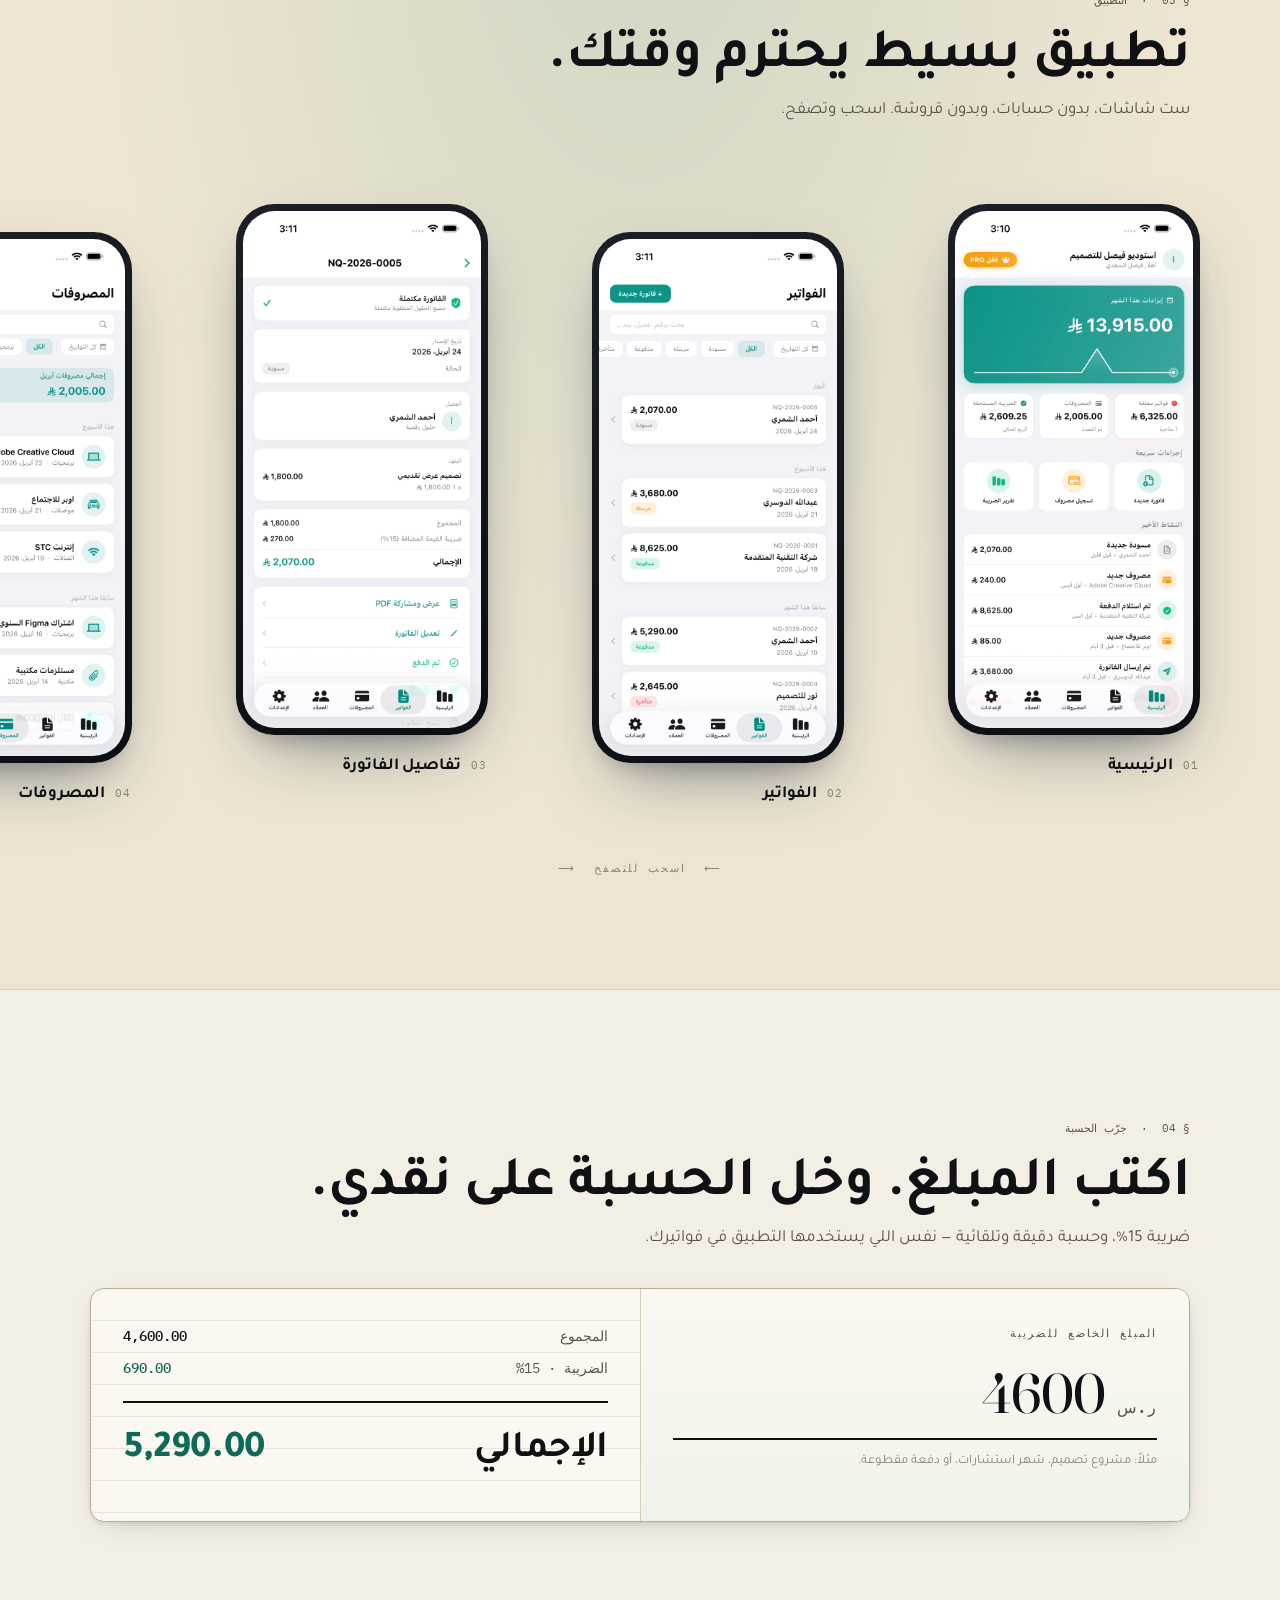
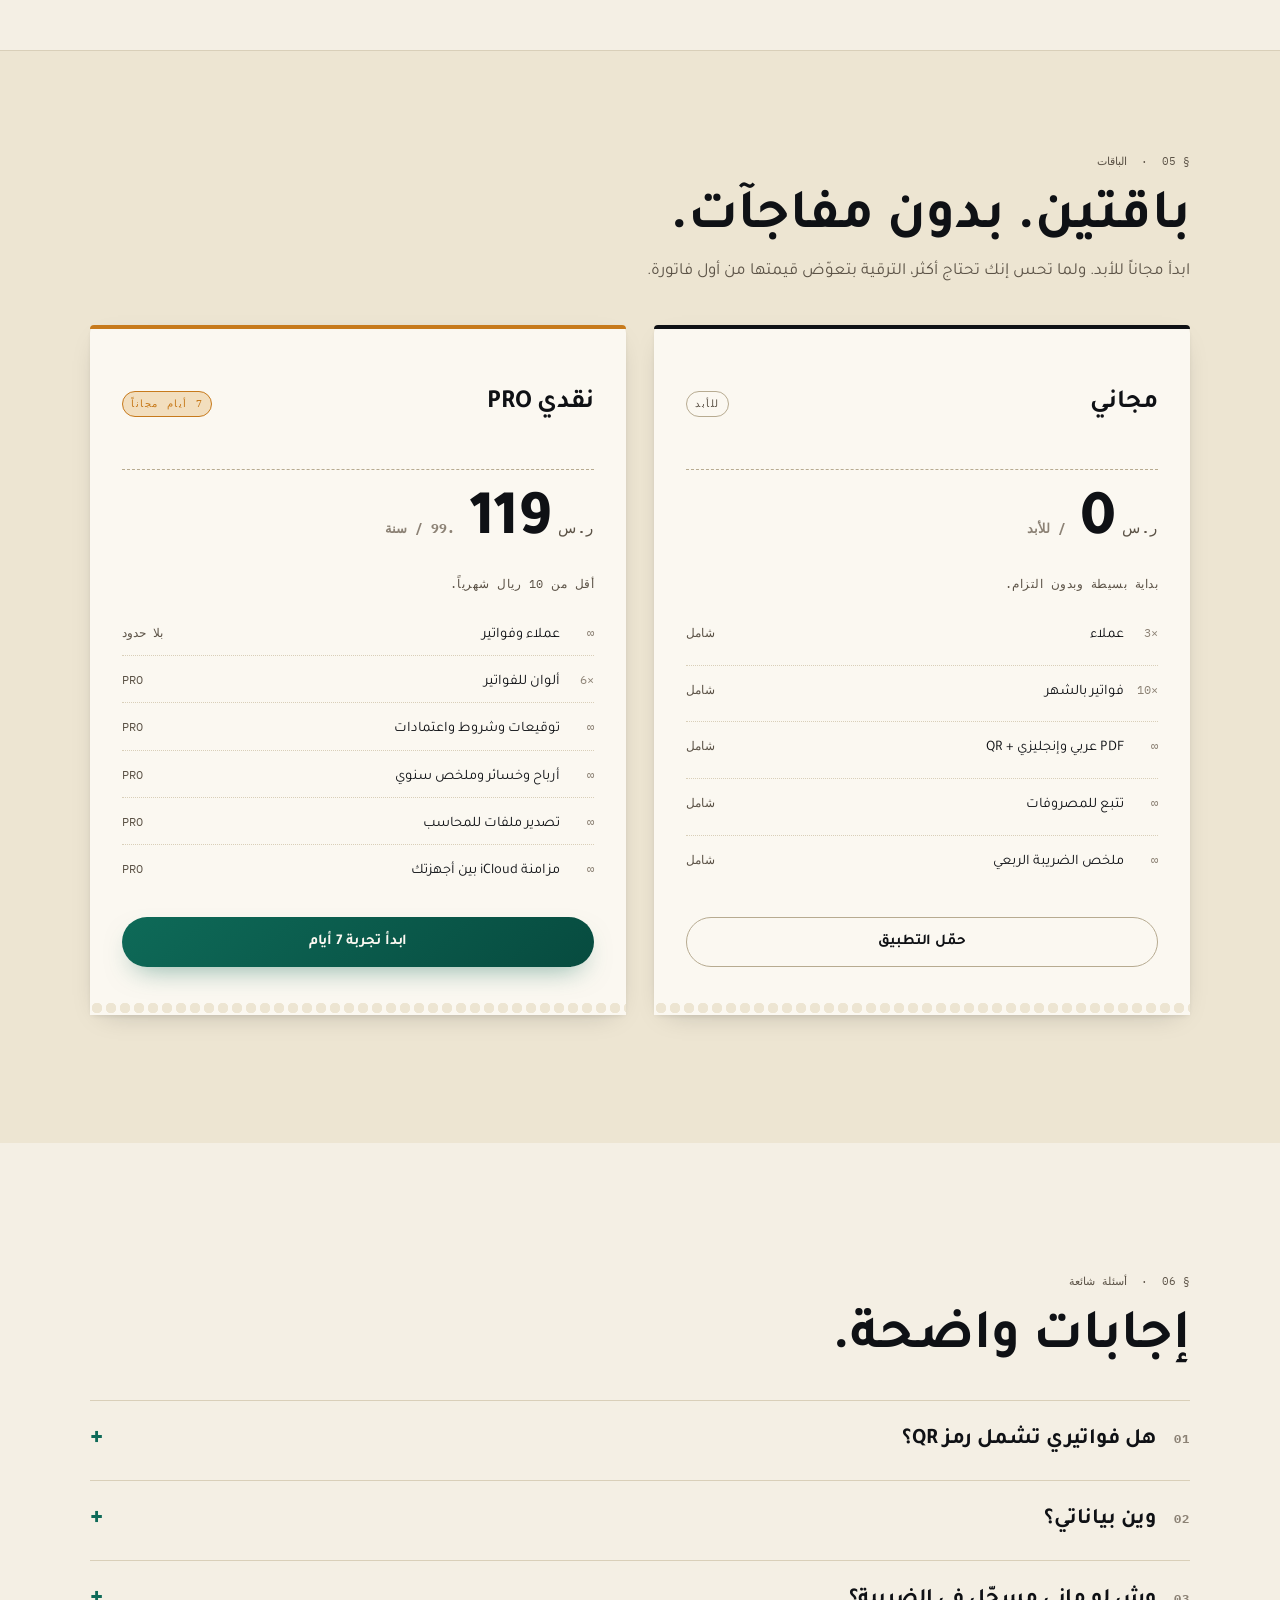
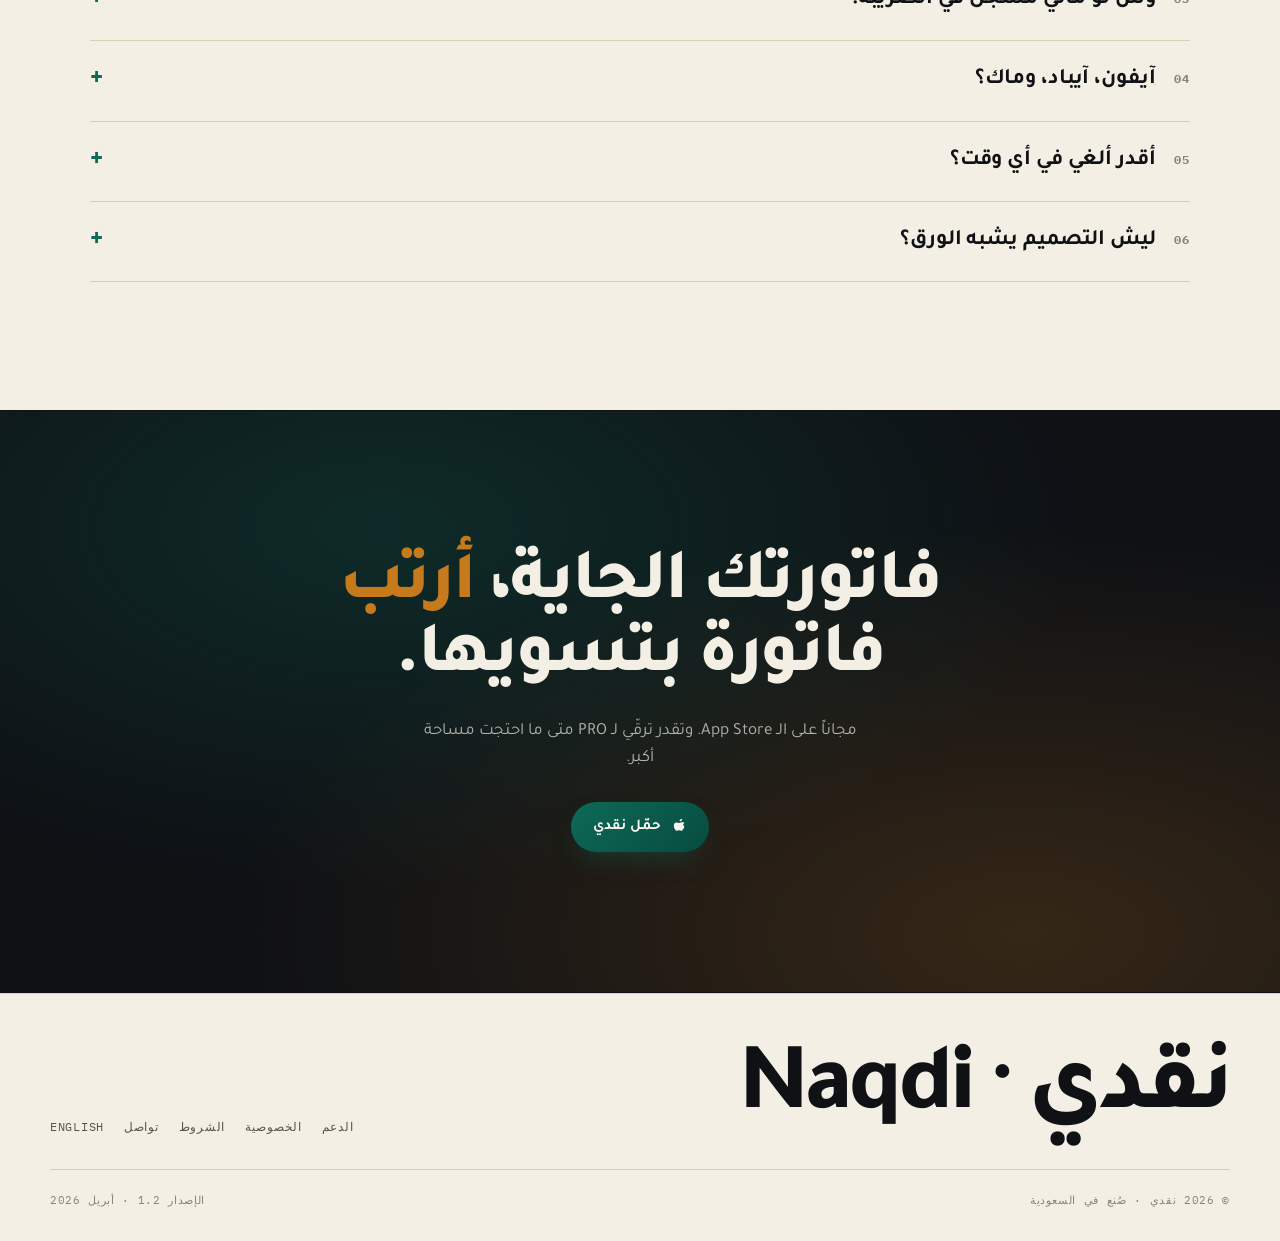
==== commit 26976c56: "Editorial-receipt redesign + Saudi-native copy pass Ground-up rebuild of the landing page in an edit" ====
--- a/index-ar.html
+++ b/index-ar.html
@@ -3,10 +3,13 @@
 <head>
     <meta charset="UTF-8">
     <meta name="viewport" content="width=device-width, initial-scale=1.0">
-    <title>نقدي — فوترة وضريبة للمستقلين السعوديين</title>
-    <meta name="description" content="نقدي تطبيق فوترة وتتبع مصروفات للمستقلين السعوديين. فواتير ثنائية اللغة مع رمز QR، احتساب تلقائي لضريبة القيمة المضافة، وملخصات ربعية — كل هذا في تطبيق واحد.">
-    <meta property="og:title" content="نقدي — فوترة وضريبة للمستقلين السعوديين">
-    <meta property="og:description" content="فوترة بسيطة وتتبع مصروفات وإدارة ضريبة القيمة المضافة للمستقلين السعوديين.">
+    <title>نقدي — فوترة وضريبة للمستقلين في السعودية</title>
+    <meta name="description" content="فواتير ضريبية عربي وإنجليزي مع رمز QR، حسبة تلقائية للضريبة، وملخصات ربعية مريحة. صُنع في الرياض للمستقلين. مجاني للبدء، 119.99 ر.س سنوياً لنسخة PRO.">
+    <meta property="og:title" content="نقدي — فوترة وضريبة، بدون قروشة.">
+    <meta property="og:description" content="فواتير عربي وإنجليزي مع رمز QR، الضريبة تنحسب من حالها، وملخصات ربعية واضحة. مجاناً، على App Store.">
+    <meta property="og:image" content="https://faisal666.github.io/naqdi-site/screenshots/ar/ar-01-dashboard.png">
+    <meta name="theme-color" content="#F4EFE4" media="(prefers-color-scheme: light)">
+    <meta name="theme-color" content="#101113" media="(prefers-color-scheme: dark)">
     <link rel="stylesheet" href="style.css">
 </head>
 <body>
@@ -16,101 +19,358 @@
         <span class="brand-badge">ن</span>
         نقدي
     </a>
+    <nav class="primary-nav">
+        <a href="#how">كيف يشتغل</a>
+        <a href="#product">التطبيق</a>
+        <a href="#pricing">الباقات</a>
+        <a href="#faq">أسئلة شائعة</a>
+    </nav>
     <div class="lang-toggle" aria-label="اللغة">
-        <a href="index.html">English</a>
-        <a href="index-ar.html" class="active">العربية</a>
+        <a href="index.html">EN</a>
+        <a href="index-ar.html" class="active">ع</a>
     </div>
 </header>
 
 <main>
-    <section class="hero-marketing">
-        <span class="hero-chip">🇸🇦 مصمم للمستقلين السعوديين</span>
-        <h1>فوترة وضريبة،<br>بدون دوخة.</h1>
-        <p class="lead">أنشئ فواتير ضريبية ثنائية اللغة برمز QR في ثوانٍ، تتبع كل مصروف، واعرف إجمالياتك المالية بنظرة — كل هذا في تطبيق واحد بلغتك.</p>
-        <a href="#" class="hero-cta" aria-label="حمّل من App Store">
-            <svg width="18" height="18" viewBox="0 0 16 16" fill="currentColor" aria-hidden="true"><path d="M11.182 0.016c.014.109.013.217.002.324-.04.376-.207.725-.502 1.06-.294.335-.723.625-1.174.728-.446.102-.779.059-1.002-.037-.14-.06-.17-.176-.092-.371.126-.316.327-.602.578-.843.25-.24.594-.464.997-.614.4-.15.796-.247 1.19-.247zm.39 3.103c.666.024 1.247.302 1.707.842-1.47.885-1.247 3 .2 3.705-.42 1.153-.984 2.158-1.89 3.217-.505.59-.899.89-1.299.907-.4.017-.675-.132-1.024-.302-.349-.17-.725-.34-1.175-.34-.45 0-.837.17-1.187.349-.35.18-.621.327-1.009.302-.417-.025-.826-.307-1.354-.864C3.515 9.88 2.82 8.16 2.82 6.5c0-1.99 1.253-3.03 2.493-3.048.53-.009 1.03.157 1.474.313.444.155.831.302 1.123.302.293 0 .68-.147 1.125-.302.444-.156.944-.322 1.474-.313z"/></svg>
-            حمّل من App Store
-        </a>
-    </section>
-
-    <section class="features">
-        <div class="container-wide">
-            <h2>كل ما يحتاجه المستقل السعودي</h2>
-            <p class="section-sub">نقدي يتعامل مع الفواتير والحسابات والسجلات، عشان تركّز على شغلك.</p>
-
-            <div class="feature-grid">
-                <div class="feature">
-                    <span class="icon">📄</span>
-                    <h3>فواتير احترافية</h3>
-                    <p>فواتير ضريبية ثنائية اللغة (عربي + إنجليزي) مع رمز QR مضمّن وتصميم نظيف احترافي.</p>
+
+<!-- ── HERO ───────────────────────────────────────────────────── -->
+<section class="hero">
+    <div>
+        <span class="section-tag">الفوترة، بشكل جديد</span>
+        <h1 class="hero__display">
+            <span class="word">فواتير</span>
+            <span class="word"><em>تجمّلك.</em></span>
+            <span class="word">للمستقلين</span>
+            <span class="word">اللي</span>
+            <span class="word">ما</span>
+            <span class="word">يرضون</span>
+            <span class="word">بالعادي.</span>
+        </h1>
+        <p class="hero__lead">فاتورة ضريبية عربي وإنجليزي في أقل من دقيقة. الضريبة تنحسب من حالها، وملخصات ربعية واضحة. صُنع في الرياض للمستقلين اللي يبغون ينجزون شغلهم بدون قروشة.</p>
+        <div class="hero__cta">
+            <a href="https://apps.apple.com/sa/app/naqdi/id6762159386" class="btn" aria-label="حمّل من App Store">
+                <svg width="16" height="16" viewBox="0 0 16 16" fill="currentColor" aria-hidden="true"><path d="M11.182 0.016c.014.109.013.217.002.324-.04.376-.207.725-.502 1.06-.294.335-.723.625-1.174.728-.446.102-.779.059-1.002-.037-.14-.06-.17-.176-.092-.371.126-.316.327-.602.578-.843.25-.24.594-.464.997-.614.4-.15.796-.247 1.19-.247zm.39 3.103c.666.024 1.247.302 1.707.842-1.47.885-1.247 3 .2 3.705-.42 1.153-.984 2.158-1.89 3.217-.505.59-.899.89-1.299.907-.4.017-.675-.132-1.024-.302-.349-.17-.725-.34-1.175-.34-.45 0-.837.17-1.187.349-.35.18-.621.327-1.009.302-.417-.025-.826-.307-1.354-.864C3.515 9.88 2.82 8.16 2.82 6.5c0-1.99 1.253-3.03 2.493-3.048.53-.009 1.03.157 1.474.313.444.155.831.302 1.123.302.293 0 .68-.147 1.125-.302.444-.156.944-.322 1.474-.313z"/></svg>
+                حمّل من App Store
+            </a>
+            <a href="#ledger" class="btn btn--ghost">جرّب الحسبة ↓</a>
+        </div>
+    </div>
+
+    <aside class="hero__receipt" aria-label="نموذج فاتورة ضريبية">
+        <div class="receipt__head">
+            <div class="receipt__brand">استوديو&nbsp;نقدي</div>
+            <div class="receipt__no">
+                فاتورة ضريبية
+                <strong>NQ-2026-0042</strong>
+            </div>
+        </div>
+        <dl class="receipt__meta">
+            <dt>التاريخ</dt><dd>2026-04-22 · 14:30</dd>
+            <dt>العميل</dt><dd>شركة أورورا</dd>
+            <dt>الرقم الضريبي</dt><dd>3001234567 89012</dd>
+        </dl>
+        <div class="receipt__rows">
+            <div class="receipt__row">
+                <span>هوية بصرية</span><span>3,200.00</span>
+            </div>
+            <div class="receipt__row qty">
+                <span>1 × 3,200.00</span><span>ر.س</span>
+            </div>
+            <div class="receipt__row">
+                <span>خطوط · 6 أوزان</span><span>1,400.00</span>
+            </div>
+            <div class="receipt__row qty">
+                <span>1 × 1,400.00</span><span>ر.س</span>
+            </div>
+        </div>
+        <hr class="receipt__rule">
+        <div class="receipt__totals">
+            <div class="receipt__row"><span>المجموع</span><span>4,600.00</span></div>
+            <div class="receipt__row"><span>الضريبة · 15%</span><span>690.00</span></div>
+            <div class="receipt__row grand"><span>الإجمالي · ر.س</span><span>5,290.00</span></div>
+        </div>
+        <div class="receipt__qr">
+            <svg width="68" height="68" viewBox="0 0 25 25" aria-hidden="true">
+                <rect width="25" height="25" fill="transparent"/>
+                <g fill="currentColor" style="color:var(--ink)">
+                    <path d="M0,0 h7 v7 h-7 z M1,1 v5 h5 v-5 z M2,2 h3 v3 h-3 z"/>
+                    <path d="M18,0 h7 v7 h-7 z M19,1 v5 h5 v-5 z M20,2 h3 v3 h-3 z"/>
+                    <path d="M0,18 h7 v7 h-7 z M1,19 v5 h5 v-5 z M2,20 h3 v3 h-3 z"/>
+                    <path d="M9,1h1v1h-1zM12,1h2v1h-2zM15,1h1v1h-1zM10,3h1v1h-1zM13,3h1v1h-1zM16,3h1v1h-1zM9,5h2v1h-2zM12,5h1v1h-1zM14,5h2v1h-2zM10,7h1v1h-1zM12,7h1v1h-1zM15,7h2v1h-2zM1,9h2v1h-2zM4,9h1v1h-1zM7,9h1v1h-1zM10,9h2v1h-2zM13,9h1v1h-1zM16,9h2v1h-2zM20,9h1v1h-1zM23,9h1v1h-1zM2,10h1v1h-1zM5,10h2v1h-2zM9,10h1v1h-1zM12,10h1v1h-1zM15,10h1v1h-1zM18,10h1v1h-1zM21,10h2v1h-2zM1,12h1v1h-1zM4,12h2v1h-2zM8,12h1v1h-1zM11,12h2v1h-2zM15,12h2v1h-2zM18,12h1v1h-1zM22,12h1v1h-1zM2,14h2v1h-2zM6,14h1v1h-1zM9,14h1v1h-1zM12,14h1v1h-1zM14,14h1v1h-1zM17,14h2v1h-2zM21,14h1v1h-1zM23,14h1v1h-1zM1,16h1v1h-1zM4,16h1v1h-1zM7,16h2v1h-2zM10,16h1v1h-1zM13,16h2v1h-2zM16,16h1v1h-1zM19,16h2v1h-2zM22,16h1v1h-1zM9,18h1v1h-1zM11,18h2v1h-2zM14,18h1v1h-1zM17,18h2v1h-2zM21,18h1v1h-1zM10,20h2v1h-2zM13,20h1v1h-1zM16,20h1v1h-1zM18,20h2v1h-2zM23,20h1v1h-1zM9,22h1v1h-1zM12,22h2v1h-2zM15,22h2v1h-2zM19,22h1v1h-1zM21,22h2v1h-2zM10,24h1v1h-1zM13,24h2v1h-2zM17,24h1v1h-1zM20,24h2v1h-2z"/>
+                </g>
+            </svg>
+            <div>
+                <span class="receipt__qr-tag">رمز QR جاهز للقراءة</span>
+                يشمل بيانات البائع، الرقم الضريبي،<br>الإجمالي والضريبة — يتولّد في جهازك.
+            </div>
+        </div>
+    </aside>
+</section>
+
+<!-- ── TICKER ─────────────────────────────────────────────────── -->
+<section class="ticker" aria-hidden="true">
+    <div class="ticker__track">
+        <span><span class="dot"></span> ضريبة القيمة المضافة · 15%</span>
+        <span><span class="dot"></span> رمز QR على كل فاتورة</span>
+        <span><span class="dot"></span> بدون تسجيل ولا حسابات</span>
+        <span><span class="dot"></span> تجربة 7 أيام مجاناً</span>
+        <span><span class="dot"></span> آيفون · آيباد · ماك</span>
+        <span><span class="dot"></span> العربية أولاً</span>
+        <span><span class="dot"></span> صُنع في الرياض</span>
+        <span><span class="dot"></span> ضريبة القيمة المضافة · 15%</span>
+        <span><span class="dot"></span> رمز QR على كل فاتورة</span>
+        <span><span class="dot"></span> بدون تسجيل ولا حسابات</span>
+        <span><span class="dot"></span> تجربة 7 أيام مجاناً</span>
+        <span><span class="dot"></span> آيفون · آيباد · ماك</span>
+        <span><span class="dot"></span> العربية أولاً</span>
+        <span><span class="dot"></span> صُنع في الرياض</span>
+    </div>
+</section>
+
+<!-- ── HOW IT WORKS ───────────────────────────────────────────── -->
+<section id="how" class="steps">
+    <div class="wrap">
+        <span class="section-tag">§ 02 &nbsp;·&nbsp; طريقة العمل</span>
+        <h2 class="section-title">من الصفر إلى فاتورة مدفوعة، في ثلاث&nbsp;خطوات بسيطة.</h2>
+        <p class="section-sub">بدون شروحات ولا إعدادات معقدة. التطبيق مبني على فكرة واضحة: فوتر، تتبع، واحفظ ملفاتك.</p>
+    </div>
+    <div class="wrap">
+        <div class="steps__grid">
+            <article class="step">
+                <span class="step__num">01</span>
+                <h3 class="step__title">أضف عميلك.</h3>
+                <p class="step__body">اسم، رقم ضريبي، إيميل — وبس. نقدي بيحفظ الباقي. وسواء كنت تتعامل مع شركات أو أفراد، الزر واحد والعملية سهلة.</p>
+                <span class="step__chip">حقول بلغتين</span>
+            </article>
+            <article class="step">
+                <span class="step__num">02</span>
+                <h3 class="step__title">نزّل الفاتورة.</h3>
+                <p class="step__body">اكتب البنود، وبتشوف الضريبة والإجمالي ورمز QR تتحدث قدامك. اختر لونك، حط توقيعك، وشاركها مباشرة. بهالسهولة.</p>
+                <span class="step__chip">PDF · QR · توقيع</span>
+            </article>
+            <article class="step">
+                <span class="step__num">03</span>
+                <h3 class="step__title">تابع الباقي.</h3>
+                <p class="step__body">صوّر إيصالاتك، تابع حسبة الضريبة الربعية من الشاشة الرئيسية، وصدّرها لمحاسبك متى ما طلبها. كل شيء محفوظ بجهازك ويتزامن بهدوء عبر iCloud.</p>
+                <span class="step__chip">iCloud · CSV · تقرير ربعي</span>
+            </article>
+        </div>
+    </div>
+</section>
+
+<!-- ── PRODUCT / SCREENSHOTS ──────────────────────────────────── -->
+<section id="product" class="spread">
+    <div class="wrap">
+        <span class="section-tag">§ 03 &nbsp;·&nbsp; التطبيق</span>
+        <h2 class="section-title">تطبيق بسيط يحترم وقتك.</h2>
+        <p class="section-sub">ست شاشات، بدون حسابات، وبدون قروشة. اسحب وتصفح.</p>
+    </div>
+    <div class="spread__strip" aria-label="لقطات الشاشة">
+        <figure class="shot">
+            <div class="shot__frame"><img src="screenshots/ar/ar-01-dashboard.png" alt="الرئيسية: إيرادات الشهر والنشاط الأخير" loading="lazy"></div>
+            <figcaption class="shot__caption"><span class="shot__no">01</span><span class="shot__name">الرئيسية</span></figcaption>
+        </figure>
+        <figure class="shot">
+            <div class="shot__frame"><img src="screenshots/ar/ar-02-invoices-list.png" alt="قائمة الفواتير مع فلاتر الحالة" loading="lazy"></div>
+            <figcaption class="shot__caption"><span class="shot__no">02</span><span class="shot__name">الفواتير</span></figcaption>
+        </figure>
+        <figure class="shot">
+            <div class="shot__frame"><img src="screenshots/ar/ar-03-invoice-detail.png" alt="تفاصيل الفاتورة" loading="lazy"></div>
+            <figcaption class="shot__caption"><span class="shot__no">03</span><span class="shot__name">تفاصيل الفاتورة</span></figcaption>
+        </figure>
+        <figure class="shot">
+            <div class="shot__frame"><img src="screenshots/ar/ar-04-expenses.png" alt="تتبع المصروفات حسب الفئة" loading="lazy"></div>
+            <figcaption class="shot__caption"><span class="shot__no">04</span><span class="shot__name">المصروفات</span></figcaption>
+        </figure>
+        <figure class="shot">
+            <div class="shot__frame"><img src="screenshots/ar/ar-05-clients.png" alt="قائمة العملاء" loading="lazy"></div>
+            <figcaption class="shot__caption"><span class="shot__no">05</span><span class="shot__name">العملاء</span></figcaption>
+        </figure>
+        <figure class="shot">
+            <div class="shot__frame"><img src="screenshots/ar/ar-06-vat-report.png" alt="تقرير الضريبة الربعي" loading="lazy"></div>
+            <figcaption class="shot__caption"><span class="shot__no">06</span><span class="shot__name">تقرير الضريبة</span></figcaption>
+        </figure>
+    </div>
+    <p class="spread__hint">⟵ &nbsp;اسحب&nbsp;للتصفح&nbsp; ⟶</p>
+</section>
+
+<!-- ── LIVE LEDGER ────────────────────────────────────────────── -->
+<section id="ledger" class="ledger">
+    <div class="wrap">
+        <span class="section-tag">§ 04 &nbsp;·&nbsp; جرّب الحسبة</span>
+        <h2 class="section-title">اكتب المبلغ.&nbsp;وخل&nbsp;الحسبة&nbsp;على&nbsp;نقدي.</h2>
+        <p class="section-sub">ضريبة 15%، وحسبة دقيقة وتلقائية — نفس اللي يستخدمها التطبيق في فواتيرك.</p>
+
+        <div class="ledger__panel" role="group" aria-label="حاسبة الضريبة">
+            <div class="ledger__input">
+                <div class="ledger__label">المبلغ الخاضع للضريبة</div>
+                <label class="ledger__field">
+                    <span class="currency">ر.س</span>
+                    <input id="ledger-input" type="number" inputmode="decimal" min="0" step="0.01" value="4600" aria-label="المبلغ بالريال">
+                </label>
+                <p class="ledger__hint">مثلاً: مشروع تصميم، شهر استشارات، أو دفعة مقطوعة.</p>
+            </div>
+            <div class="ledger__output" aria-live="polite">
+                <div class="ledger__line"><span>المجموع</span><span class="val" data-out="subtotal">4,600.00</span></div>
+                <div class="ledger__line is-pulse"><span>الضريبة · 15%</span><span class="val" data-out="vat">690.00</span></div>
+                <div class="ledger__line total"><span>الإجمالي</span><span class="val" data-out="total">5,290.00</span></div>
+            </div>
+        </div>
+    </div>
+</section>
+
+<!-- ── PRICING ────────────────────────────────────────────────── -->
+<section id="pricing" class="pricing">
+    <div class="wrap">
+        <span class="section-tag">§ 05 &nbsp;·&nbsp; الباقات</span>
+        <h2 class="section-title">باقتين. بدون مفاجآت.</h2>
+        <p class="section-sub">ابدأ مجاناً للأبد. ولما تحس إنك تحتاج أكثر، الترقية بتعوّض قيمتها من أول فاتورة.</p>
+
+        <div class="pricing__grid">
+            <article class="plan">
+                <header class="plan__head">
+                    <h3 class="plan__name">مجاني</h3>
+                    <span class="plan__tag">للأبد</span>
+                </header>
+                <div class="plan__price">
+                    <span class="ccy">ر.س</span><span class="num">0</span><span class="per">/ للأبد</span>
                 </div>
-                <div class="feature">
-                    <span class="icon">💸</span>
-                    <h3>ضريبة محسوبة تلقائياً</h3>
-                    <p>احتساب تلقائي لضريبة 15% على كل فاتورة، مع ملخصات ربعية تراجعها مع محاسبك.</p>
+                <p class="plan__sub">بداية بسيطة وبدون التزام.</p>
+                <ul class="plan__items">
+                    <li><span class="qty">×3</span><span>عملاء</span><span class="price">شامل</span></li>
+                    <li><span class="qty">×10</span><span>فواتير بالشهر</span><span class="price">شامل</span></li>
+                    <li><span class="qty">∞</span><span>PDF عربي وإنجليزي + QR</span><span class="price">شامل</span></li>
+                    <li><span class="qty">∞</span><span>تتبع للمصروفات</span><span class="price">شامل</span></li>
+                    <li><span class="qty">∞</span><span>ملخص الضريبة الربعي</span><span class="price">شامل</span></li>
+                </ul>
+                <a class="btn btn--ghost" href="https://apps.apple.com/sa/app/naqdi/id6762159386">حمّل التطبيق</a>
+            </article>
+
+            <article class="plan plan--pro">
+                <header class="plan__head">
+                    <h3 class="plan__name">نقدي PRO</h3>
+                    <span class="plan__tag">7 أيام مجاناً</span>
+                </header>
+                <div class="plan__price">
+                    <span class="ccy">ر.س</span><span class="num">119</span><span class="per">.99 / سنة</span>
                 </div>
-                <div class="feature">
-                    <span class="icon">🌐</span>
-                    <h3>ثنائي اللغة بالتصميم</h3>
-                    <p>كل فاتورة تعرض العناوين بالعربي والإنجليزي جنب بعض — جاهزة لعملائك في السعودية وخارجها.</p>
-                </div>
-                <div class="feature">
-                    <span class="icon">📸</span>
-                    <h3>تتبع المصروفات</h3>
-                    <p>ثماني فئات مع أيقونات ملونة، إرفاق صور الإيصالات، واحتساب تلقائي لضريبة المدخلات.</p>
-                </div>
-                <div class="feature">
-                    <span class="icon">🎨</span>
-                    <h3>قوالب احترافية</h3>
-                    <p>ستة ألوان للقوالب، توقيعات، خانات الاعتماد، شروط وأحكام، وتذييلات مخصصة لأعمال الشركات.</p>
-                </div>
-                <div class="feature">
-                    <span class="icon">🔒</span>
-                    <h3>الخصوصية أولاً</h3>
-                    <p>بياناتك تبقى على جهازك. بدون حسابات أو كلمات مرور أو سيرفرات. صدّر متى شئت PDF أو CSV.</p>
-                </div>
-            </div>
-        </div>
-    </section>
-
-    <section class="pricing">
-        <div class="container-wide">
-            <div class="pricing-card">
-                <h3>مجاناً</h3>
-                <div class="price">0 ر.س <small>/ للأبد</small></div>
-                <ul>
-                    <li>حتى 3 عملاء</li>
-                    <li>10 فواتير في الشهر</li>
-                    <li>رمز QR على كل فاتورة</li>
-                    <li>تتبع المصروفات</li>
-                    <li>ملخص الضريبة الربعي</li>
+                <p class="plan__sub">أقل من 10 ريال شهرياً.</p>
+                <ul class="plan__items">
+                    <li><span class="qty">∞</span><span>عملاء وفواتير</span><span class="price">بلا حدود</span></li>
+                    <li><span class="qty">×6</span><span>ألوان للفواتير</span><span class="price">PRO</span></li>
+                    <li><span class="qty">∞</span><span>توقيعات وشروط واعتمادات</span><span class="price">PRO</span></li>
+                    <li><span class="qty">∞</span><span>أرباح وخسائر وملخص سنوي</span><span class="price">PRO</span></li>
+                    <li><span class="qty">∞</span><span>تصدير ملفات للمحاسب</span><span class="price">PRO</span></li>
+                    <li><span class="qty">∞</span><span>مزامنة iCloud بين أجهزتك</span><span class="price">PRO</span></li>
                 </ul>
-            </div>
-            <div class="pricing-card featured">
-                <h3>نقدي PRO</h3>
-                <div class="price">119.99 ر.س <small>/ سنوياً</small></div>
-                <ul>
-                    <li>عملاء وفواتير بلا حدود</li>
-                    <li>6 ألوان للقوالب</li>
-                    <li>توقيعات، اعتمادات، شروط وأحكام</li>
-                    <li>تقارير أرباح وخسائر وضريبة سنوية</li>
-                    <li>تصدير CSV و PDF</li>
-                    <li>تجربة مجانية 7 أيام — ألغِ في أي وقت</li>
-                </ul>
-            </div>
-        </div>
-    </section>
+                <a class="btn btn--teal" href="https://apps.apple.com/sa/app/naqdi/id6762159386">ابدأ تجربة 7 أيام</a>
+            </article>
+        </div>
+    </div>
+</section>
+
+<!-- ── FAQ ────────────────────────────────────────────────────── -->
+<section id="faq" class="faq">
+    <div class="wrap">
+        <span class="section-tag">§ 06 &nbsp;·&nbsp; أسئلة شائعة</span>
+        <h2 class="section-title">إجابات واضحة.</h2>
+
+        <div class="faq__list">
+            <details class="faq__item">
+                <summary><span class="num">01</span><span>هل فواتيري تشمل رمز QR؟</span><span class="plus">+</span></summary>
+                <p>إي نعم — كل فاتورة تصدرها فيها رمز QR شامل لاسم البائع، رقمك الضريبي، التاريخ، والإجمالي ومبلغ الضريبة. الرمز بنفس الصيغة المتبعة في الفواتير السعودية، ويتقرأ بأي تطبيق فواتير.</p>
+            </details>
+            <details class="faq__item">
+                <summary><span class="num">02</span><span>وين بياناتي؟</span><span class="plus">+</span></summary>
+                <p>في جهازك بس، وتقدر تفعل المزامنة على حسابك في iCloud. نقدي ما يستخدم سيرفرات خارجية، ولا فيه حسابات، وما نقدر نشوف فواتيرك أبداً. البيانات الوحيدة اللي توصلنا هي تقارير أعطال مجهولة عشان نصلّح الأخطاء ونحسّن التطبيق.</p>
+            </details>
+            <details class="faq__item">
+                <summary><span class="num">03</span><span>وش لو ماني مسجّل في الضريبة؟</span><span class="plus">+</span></summary>
+                <p>طفّ خيار "مسجّل ضريبياً" من ملفك التجاري. الفواتير بتنزل بدون أي ضريبة أو إشارة لها، وكل شيء ثاني من عملاء ومصروفات وسجلات بيشتغل معك طبيعي.</p>
+            </details>
+            <details class="faq__item">
+                <summary><span class="num">04</span><span>آيفون، آيباد، وماك؟</span><span class="plus">+</span></summary>
+                <p>شراء واحد يكفيك للثلاثة. iCloud بيخلي فواتيرك محدّثة في كل أجهزتك اللي بنفس الحساب. ونسخة الماك مصممة خصيصاً لتكون تطبيق ماك حقيقي، مو مجرد تطبيق جوال مكبّر.</p>
+            </details>
+            <details class="faq__item">
+                <summary><span class="num">05</span><span>أقدر ألغي في أي وقت؟</span><span class="plus">+</span></summary>
+                <p>أكيد. اشتراكك يدار من خلال أبل — الإعدادات → اسمك → الاشتراكات → نقدي. وراح يستمر وصولك للتطبيق لنهاية الفترة اللي دفعتها. وتقدر تصدّر كل ملفاتك PDF أو CSV بأي وقت.</p>
+            </details>
+            <details class="faq__item">
+                <summary><span class="num">06</span><span>ليش التصميم يشبه الورق؟</span><span class="plus">+</span></summary>
+                <p>لأن الفاتورة في النهاية هي مستند. وحتى لو كانت في جوالك، لازم تعكس احترافيتك وترتيبك. المستقل السعودي يستاهل تطبيق يبيض الوجه قدام عملائه، مو مجرد جدول إكسل ممل.</p>
+            </details>
+        </div>
+    </div>
+</section>
+
+<!-- ── CODA ───────────────────────────────────────────────────── -->
+<section class="coda">
+    <h2>فاتورتك الجاية، <em>أرتب</em> فاتورة بتسويها.</h2>
+    <p>مجاناً على الـ App Store. وتقدر ترقّي لـ PRO متى ما احتجت مساحة أكبر.</p>
+    <a href="https://apps.apple.com/sa/app/naqdi/id6762159386" class="btn btn--teal">
+        <svg width="16" height="16" viewBox="0 0 16 16" fill="currentColor" aria-hidden="true"><path d="M11.182 0.016c.014.109.013.217.002.324-.04.376-.207.725-.502 1.06-.294.335-.723.625-1.174.728-.446.102-.779.059-1.002-.037-.14-.06-.17-.176-.092-.371.126-.316.327-.602.578-.843.25-.24.594-.464.997-.614.4-.15.796-.247 1.19-.247zm.39 3.103c.666.024 1.247.302 1.707.842-1.47.885-1.247 3 .2 3.705-.42 1.153-.984 2.158-1.89 3.217-.505.59-.899.89-1.299.907-.4.017-.675-.132-1.024-.302-.349-.17-.725-.34-1.175-.34-.45 0-.837.17-1.187.349-.35.18-.621.327-1.009.302-.417-.025-.826-.307-1.354-.864C3.515 9.88 2.82 8.16 2.82 6.5c0-1.99 1.253-3.03 2.493-3.048.53-.009 1.03.157 1.474.313.444.155.831.302 1.123.302.293 0 .68-.147 1.125-.302.444-.156.944-.322 1.474-.313z"/></svg>
+        حمّل نقدي
+    </a>
+</section>
+
 </main>
 
-<footer>
-    <a href="support-ar.html">الدعم</a>
-    <a href="privacy-policy-ar.html">سياسة الخصوصية</a>
-    <a href="terms-of-use-ar.html">شروط الاستخدام</a>
-    <a href="mailto:NaqdiAppFeedback@gmail.com">تواصل</a>
-    <div style="margin-top: 20px; font-size: 12px;">
-        © 2026 نقدي. مصنوع للمستقلين السعوديين، في السعودية. 🇸🇦
+<footer class="site">
+    <div class="row">
+        <div class="mark">نقدي · Naqdi</div>
+        <nav>
+            <a href="support-ar.html">الدعم</a>
+            <a href="privacy-policy-ar.html">الخصوصية</a>
+            <a href="terms-of-use-ar.html">الشروط</a>
+            <a href="mailto:NaqdiAppFeedback@gmail.com">تواصل</a>
+            <a href="index.html">English</a>
+        </nav>
+    </div>
+    <div class="fine">
+        <span>© 2026 نقدي · صُنع في السعودية</span>
+        <span>الإصدار 1.2 · أبريل 2026</span>
     </div>
 </footer>
+
+<script>
+(function () {
+    const input = document.getElementById('ledger-input');
+    if (!input) return;
+    const fmt = new Intl.NumberFormat('en-US', {
+        minimumFractionDigits: 2,
+        maximumFractionDigits: 2
+    });
+    const out = {
+        subtotal: document.querySelector('[data-out="subtotal"]'),
+        vat:      document.querySelector('[data-out="vat"]'),
+        total:    document.querySelector('[data-out="total"]')
+    };
+    let prev = '';
+    function recalc() {
+        const v = parseFloat(input.value);
+        const sub = isFinite(v) && v > 0 ? v : 0;
+        const vat = sub * 0.15;
+        const tot = sub + vat;
+        const next = fmt.format(tot);
+        out.subtotal.textContent = fmt.format(sub);
+        out.vat.textContent      = fmt.format(vat);
+        out.total.textContent    = next;
+        if (next !== prev) {
+            const totalLine = out.total.parentElement;
+            totalLine.style.transition = 'none';
+            totalLine.style.color = 'var(--teal)';
+            requestAnimationFrame(() => {
+                totalLine.style.transition = 'color .8s ease';
+                totalLine.style.color = '';
+            });
+            prev = next;
+        }
+    }
+    input.addEventListener('input', recalc);
+    recalc();
+})();
+</script>
 
 </body>
 </html>
--- a/style.css
+++ b/style.css
@@ -1,623 +1,1267 @@
-/* Shared stylesheet for the Naqdi legal pages hosted on GitHub Pages.
-   One file for all 4 pages + the index, so changes apply everywhere.
-   Matches Naqdi's in-app palette (teal primary, amber accents). */
-
+/* ─────────────────────────────────────────────────────────────────────
+   Naqdi · Editorial Receipt
+   ─────────────────────────────────────────────────────────────────────
+   Design language: a financial weekend supplement crossed with a printed
+   thermal receipt. Parchment background, hairline rules, monospaced
+   numerals, perforated edges, Fraunces display serif paired with IBM
+   Plex Sans (Latin) and Tajawal (Arabic). Used by:
+       index.html / index-ar.html      — landing
+       support.html / support-ar.html  — FAQ
+       privacy-policy*.html / terms-of-use*.html — legal
+   ──────────────────────────────────────────────────────────────────── */
+
+@import url("https://fonts.googleapis.com/css2?family=Fraunces:opsz,wght,SOFT,WONK@9..144,300..900,30..100,0..1&family=IBM+Plex+Mono:wght@400;500;600&family=IBM+Plex+Sans:wght@400;500;600;700&family=Tajawal:wght@400;500;700;800&display=swap");
+
+/* ── Tokens ─────────────────────────────────────────────────────── */
 :root {
-    --teal: #0d9488;
-    --teal-dark: #0f766e;
-    --amber: #f59e0b;
-    --ink: #0f172a;
-    --ink-muted: #64748b;
-    --surface: #ffffff;
-    --surface-soft: #f8fafc;
-    --border: #e2e8f0;
+    /* Parchment-warm light theme */
+    --bg:           #F4EFE4;
+    --bg-soft:      #EDE5D2;
+    --bg-card:     #FBF8F1;
+    --ink:          #0F1115;
+    --ink-soft:     #5C5347;
+    --ink-faint:    #8C8275;
+    --rule:         #D9CFB9;
+    --rule-strong:  #B7AB91;
+    --teal:         #0E6A58;
+    --teal-deep:    #074B3F;
+    --teal-soft:    #DCE8E1;
+    --amber:        #C77A1C;
+    --amber-soft:   #F2DEBE;
+    --red:          #A53528;
+    --shadow-sm: 0 1px 0 rgba(15, 17, 21, 0.04), 0 4px 14px -8px rgba(15, 17, 21, 0.18);
+    --shadow-md: 0 8px 28px -14px rgba(15, 17, 21, 0.28), 0 2px 6px -2px rgba(15, 17, 21, 0.12);
+    --shadow-lg: 0 30px 70px -30px rgba(15, 17, 21, 0.40), 0 6px 16px -8px rgba(15, 17, 21, 0.18);
+
+    --display: "Fraunces", "Tajawal", "Times New Roman", Georgia, serif;
+    --display-ar: "Tajawal", "Fraunces", system-ui, sans-serif;
+    --body: "IBM Plex Sans", "Tajawal", -apple-system, BlinkMacSystemFont, "Segoe UI", system-ui, sans-serif;
+    --body-ar: "Tajawal", "IBM Plex Sans Arabic", "SF Arabic", -apple-system, system-ui, sans-serif;
+    --mono: "IBM Plex Mono", ui-monospace, "SF Mono", Menlo, monospace;
+
+    --max: 1180px;
+    --gutter: clamp(20px, 4vw, 40px);
 }
 
 @media (prefers-color-scheme: dark) {
     :root {
-        --teal: #2dd4bf;
-        --teal-dark: #14b8a6;
-        --amber: #fbbf24;
-        --ink: #f8fafc;
-        --ink-muted: #94a3b8;
-        --surface: #0f172a;
-        --surface-soft: #1e293b;
-        --border: #334155;
+        --bg:          #101113;
+        --bg-soft:     #181A1D;
+        --bg-card:     #181A1D;
+        --ink:         #F1ECE0;
+        --ink-soft:    #A29A8C;
+        --ink-faint:   #6B6458;
+        --rule:        #2A2C2F;
+        --rule-strong: #3A3D40;
+        --teal:        #3FBFA8;
+        --teal-deep:   #2DA48E;
+        --teal-soft:   #163A33;
+        --amber:       #E5A341;
+        --amber-soft:  #3A2D14;
+        --red:         #DA6E5F;
     }
 }
 
-* { box-sizing: border-box; }
-
-html { -webkit-text-size-adjust: 100%; }
+/* ── Reset ───────────────────────────────────────────────────────── */
+*, *::before, *::after { box-sizing: border-box; }
+html {
+    -webkit-text-size-adjust: 100%;
+    scroll-behavior: smooth;
+}
 
 body {
     margin: 0;
-    font-family: -apple-system, BlinkMacSystemFont, "SF Pro Text", "Segoe UI",
-        system-ui, "Helvetica Neue", Arial, sans-serif;
-    background: var(--surface-soft);
-    color: var(--ink);
-    line-height: 1.65;
+    background: var(--bg);
+    color: var(--ink);
+    font-family: var(--body);
+    font-size: 16px;
+    line-height: 1.6;
+    font-feature-settings: "ss01", "cv05", "cv11";
     -webkit-font-smoothing: antialiased;
+    -moz-osx-font-smoothing: grayscale;
+    /* Subtle paper grain — SVG noise rendered inline keeps it dependency-free */
+    background-image:
+        radial-gradient(ellipse at 20% -10%, rgba(14, 106, 88, 0.06) 0%, transparent 55%),
+        radial-gradient(ellipse at 110% 10%, rgba(199, 122, 28, 0.05) 0%, transparent 50%),
+        url("data:image/svg+xml,%3Csvg xmlns='http://www.w3.org/2000/svg' width='160' height='160'%3E%3Cfilter id='n'%3E%3CfeTurbulence type='fractalNoise' baseFrequency='0.85' numOctaves='2' seed='3'/%3E%3CfeColorMatrix values='0 0 0 0 0  0 0 0 0 0  0 0 0 0 0  0 0 0 0.045 0'/%3E%3C/filter%3E%3Crect width='100%25' height='100%25' filter='url(%23n)'/%3E%3C/svg%3E");
+    background-attachment: fixed, fixed, fixed;
 }
 
 html[dir="rtl"] body {
-    /* Tahoma renders Arabic better than most system fonts on macOS/iOS
-       Safari — fall back gracefully on platforms that prefer Noto Kufi. */
-    font-family: "SF Arabic", "Noto Kufi Arabic", "Tahoma", -apple-system,
-        BlinkMacSystemFont, system-ui, sans-serif;
-}
-
-.container {
-    max-width: 720px;
-    margin: 0 auto;
-    padding: 48px 24px 80px;
-}
-
+    font-family: var(--body-ar);
+    font-feature-settings: normal;
+}
+
+::selection { background: var(--teal); color: #FBF8F1; }
+
+img { max-width: 100%; display: block; }
+
+a { color: var(--teal-deep); text-decoration: none; transition: color .2s ease; }
+a:hover { color: var(--ink); }
+@media (prefers-color-scheme: dark) {
+    a { color: var(--teal); }
+    a:hover { color: var(--ink); }
+}
+
+button { font: inherit; cursor: pointer; border: 0; background: transparent; color: inherit; }
+
+/* ── Top bar ─────────────────────────────────────────────────────── */
 header.site {
-    background: var(--surface);
-    border-bottom: 1px solid var(--border);
-    padding: 18px 24px;
-    display: flex;
+    position: sticky;
+    top: 0;
+    z-index: 50;
+    background: color-mix(in oklab, var(--bg) 90%, transparent);
+    -webkit-backdrop-filter: saturate(140%) blur(14px);
+    backdrop-filter: saturate(140%) blur(14px);
+    border-bottom: 1px solid var(--rule);
+    padding: 14px var(--gutter);
+    display: grid;
+    grid-template-columns: auto 1fr auto;
     align-items: center;
-    justify-content: space-between;
-    gap: 16px;
+    gap: 24px;
 }
 
 .brand {
-    display: flex;
+    display: inline-flex;
     align-items: center;
     gap: 10px;
-    text-decoration: none;
-    color: var(--ink);
-    font-weight: 700;
-    font-size: 18px;
-}
-
+    color: var(--ink);
+    font-family: var(--display);
+    font-weight: 600;
+    font-size: 20px;
+    letter-spacing: -0.01em;
+}
 .brand-badge {
-    width: 32px;
-    height: 32px;
-    border-radius: 8px;
-    background: linear-gradient(135deg, var(--teal) 0%, var(--teal-dark) 100%);
+    width: 30px;
+    height: 30px;
+    border-radius: 7px;
+    background: linear-gradient(140deg, var(--teal) 0%, var(--teal-deep) 100%);
+    color: #FBF8F1;
     display: inline-flex;
     align-items: center;
     justify-content: center;
-    color: white;
+    font-family: var(--display-ar);
     font-weight: 800;
-    font-size: 18px;
-}
+    font-size: 16px;
+    box-shadow: inset 0 -1px 0 rgba(0,0,0,.18), 0 2px 6px -2px rgba(14,106,88,.45);
+}
+
+.primary-nav {
+    display: inline-flex;
+    gap: 22px;
+    justify-self: center;
+    font-size: 14px;
+    color: var(--ink-soft);
+}
+.primary-nav a { color: var(--ink-soft); position: relative; }
+.primary-nav a:hover { color: var(--ink); }
+@media (max-width: 720px) { .primary-nav { display: none; } }
 
 .lang-toggle {
     display: inline-flex;
-    background: var(--surface-soft);
-    border: 1px solid var(--border);
+    align-items: center;
+    gap: 0;
+    border: 1px solid var(--rule);
     border-radius: 999px;
     padding: 3px;
-    gap: 2px;
+    background: var(--bg-card);
+    font-family: var(--mono);
+    font-size: 12px;
+    letter-spacing: 0.05em;
+    text-transform: uppercase;
+}
+.lang-toggle a {
+    padding: 5px 11px;
+    border-radius: 999px;
+    color: var(--ink-soft);
+    font-weight: 500;
+}
+.lang-toggle a.active {
+    background: var(--ink);
+    color: var(--bg);
+}
+
+/* ── Section header chrome ───────────────────────────────────────── */
+.section-tag {
+    display: inline-flex;
+    align-items: baseline;
+    gap: 10px;
+    font-family: var(--mono);
+    font-size: 11px;
+    letter-spacing: 0.18em;
+    text-transform: uppercase;
+    color: var(--ink-soft);
+}
+.section-tag::before {
+    content: "";
+    display: inline-block;
+    width: 22px;
+    height: 1px;
+    background: var(--rule-strong);
+    transform: translateY(-3px);
+}
+html[dir="rtl"] .section-tag { letter-spacing: 0; }
+html[dir="rtl"] .section-tag::before { display: none; }
+
+.section-title {
+    font-family: var(--display);
+    font-weight: 350;
+    font-style: normal;
+    font-size: clamp(36px, 5vw, 56px);
+    line-height: 1.02;
+    letter-spacing: -0.025em;
+    margin: 14px 0 10px;
+    color: var(--ink);
+    font-variation-settings: "opsz" 144, "SOFT" 50;
+}
+html[dir="rtl"] .section-title {
+    font-family: var(--display-ar);
+    font-weight: 700;
+    letter-spacing: 0;
+    font-variation-settings: normal;
+}
+.section-sub {
+    color: var(--ink-soft);
+    font-size: 17px;
+    max-width: 560px;
+    margin: 0 0 36px;
+}
+
+.wrap {
+    max-width: var(--max);
+    margin: 0 auto;
+    padding: 0 var(--gutter);
+}
+
+/* ── HERO ────────────────────────────────────────────────────────── */
+.hero {
+    padding: clamp(48px, 8vw, 100px) var(--gutter) clamp(40px, 7vw, 80px);
+    max-width: var(--max);
+    margin: 0 auto;
+    display: grid;
+    grid-template-columns: minmax(0, 1.25fr) minmax(0, 1fr);
+    gap: clamp(28px, 5vw, 64px);
+    align-items: center;
+}
+@media (max-width: 920px) {
+    .hero { grid-template-columns: 1fr; }
+}
+
+.hero__meta { animation: fadeIn .8s ease both; }
+.hero__display {
+    margin: 18px 0 22px;
+    font-family: var(--display);
+    font-weight: 360;
+    font-size: clamp(46px, 8vw, 96px);
+    line-height: 0.96;
+    letter-spacing: -0.038em;
+    color: var(--ink);
+    font-variation-settings: "opsz" 144, "SOFT" 30, "WONK" 1;
+}
+html[dir="rtl"] .hero__display {
+    font-family: var(--display-ar);
+    font-weight: 800;
+    letter-spacing: -0.01em;
+    line-height: 1.05;
+    font-variation-settings: normal;
+}
+.hero__display em {
+    font-style: italic;
+    font-variation-settings: "opsz" 144, "SOFT" 100, "WONK" 1;
+    color: var(--teal);
+    position: relative;
+    white-space: nowrap;
+}
+html[dir="rtl"] .hero__display em {
+    font-style: normal;
+    color: var(--teal);
+    font-weight: 800;
+}
+.hero__display em::after {
+    content: "";
+    position: absolute;
+    left: 0; right: 0; bottom: 0.06em;
+    height: 0.10em;
+    background: var(--amber-soft);
+    z-index: -1;
+}
+
+.hero__display .word {
+    display: inline-block;
+    opacity: 0;
+    transform: translateY(0.4em);
+    animation: rise .9s cubic-bezier(.2,.65,.2,1) forwards;
+}
+.hero__display .word:nth-child(1) { animation-delay: .05s; }
+.hero__display .word:nth-child(2) { animation-delay: .15s; }
+.hero__display .word:nth-child(3) { animation-delay: .25s; }
+.hero__display .word:nth-child(4) { animation-delay: .35s; }
+.hero__display .word:nth-child(5) { animation-delay: .45s; }
+.hero__display .word:nth-child(6) { animation-delay: .55s; }
+.hero__display .word:nth-child(7) { animation-delay: .65s; }
+
+.hero__lead {
+    color: var(--ink-soft);
+    font-size: clamp(17px, 1.6vw, 19.5px);
+    line-height: 1.55;
+    max-width: 50ch;
+    margin: 0 0 30px;
+    animation: fadeIn 1s .6s ease both;
+}
+
+.hero__cta {
+    display: inline-flex;
+    align-items: center;
+    gap: 14px;
+    flex-wrap: wrap;
+    animation: fadeIn 1s .8s ease both;
+}
+
+.btn {
+    --btn-bg: var(--ink);
+    --btn-fg: var(--bg);
+    display: inline-flex;
+    align-items: center;
+    gap: 10px;
+    padding: 13px 22px;
+    border-radius: 999px;
+    background: var(--btn-bg);
+    color: var(--btn-fg);
+    font-weight: 600;
+    font-size: 15px;
+    transition: transform .2s ease, box-shadow .2s ease, background .2s ease;
+    box-shadow: 0 8px 22px -10px rgba(15,17,21,.45);
+    letter-spacing: -0.005em;
+}
+.btn:hover { color: var(--btn-fg); transform: translateY(-1px); box-shadow: 0 14px 30px -12px rgba(15,17,21,.55); }
+.btn:active { transform: translateY(0); }
+
+.btn--ghost {
+    --btn-bg: transparent;
+    --btn-fg: var(--ink);
+    box-shadow: none;
+    border: 1px solid var(--rule-strong);
+    padding: 12px 20px;
+}
+.btn--ghost:hover {
+    color: var(--ink);
+    background: var(--bg-card);
+}
+
+.btn--teal {
+    --btn-bg: linear-gradient(140deg, var(--teal) 0%, var(--teal-deep) 100%);
+    --btn-fg: #FBF8F1;
+    box-shadow: 0 12px 28px -12px rgba(14,106,88,.55);
+}
+.btn--teal:hover { color: #FBF8F1; }
+
+/* ── HERO RECEIPT (the floating sample invoice card) ─────────────── */
+.hero__receipt {
+    --paper: var(--bg-card);
+    background: var(--paper);
+    border-radius: 6px;
+    padding: 26px 24px 0;
+    box-shadow: var(--shadow-lg);
+    position: relative;
+    transform: rotate(1.2deg);
+    animation: floatIn 1.1s .35s cubic-bezier(.2,.65,.2,1) both;
+    font-family: var(--mono);
+    font-size: 12.5px;
+    color: var(--ink);
+    overflow: hidden;
+    isolation: isolate;
+}
+.hero__receipt::before {
+    /* Top "thermal printer" gradient strip */
+    content: "";
+    position: absolute;
+    top: 0; left: 0; right: 0;
+    height: 6px;
+    background: linear-gradient(90deg, var(--teal-deep), var(--teal) 30%, var(--amber) 70%, var(--red));
+}
+.hero__receipt::after {
+    /* Perforated bottom edge */
+    content: "";
+    display: block;
+    height: 14px;
+    margin-top: 22px;
+    margin-inline: -24px;
+    background:
+        radial-gradient(circle at 7px 7px, var(--bg) 5px, transparent 5.5px) repeat-x,
+        var(--paper);
+    background-size: 14px 14px, auto;
+}
+@media (max-width: 920px) {
+    .hero__receipt { transform: rotate(0); margin: 0 auto; max-width: 380px; }
+}
+
+.receipt__head { display: flex; justify-content: space-between; align-items: flex-start; gap: 16px; margin-bottom: 14px; }
+.receipt__brand { font-family: var(--display); font-size: 18px; font-weight: 500; letter-spacing: -0.01em; }
+html[dir="rtl"] .receipt__brand { font-family: var(--display-ar); font-weight: 700; }
+.receipt__no { color: var(--ink-soft); font-size: 11px; letter-spacing: 0.06em; text-align: end; }
+.receipt__no strong { display: block; color: var(--ink); font-size: 13px; }
+
+.receipt__meta {
+    display: grid;
+    grid-template-columns: auto 1fr;
+    gap: 4px 14px;
+    font-size: 11.5px;
+    color: var(--ink-soft);
+    border-block: 1px dashed var(--rule-strong);
+    padding: 10px 0;
+    margin-bottom: 14px;
+}
+.receipt__meta dt { font-weight: 500; color: var(--ink); }
+.receipt__meta dd { margin: 0; text-align: end; font-variant-numeric: tabular-nums; color: var(--ink); }
+
+.receipt__rows { font-size: 12px; }
+.receipt__row { display: grid; grid-template-columns: 1fr auto; gap: 4px 12px; padding: 4px 0; }
+.receipt__row span:first-child { color: var(--ink-soft); }
+.receipt__row span:last-child { font-variant-numeric: tabular-nums; color: var(--ink); }
+.receipt__row.qty { font-size: 10.5px; color: var(--ink-faint); margin-top: -2px; padding-bottom: 2px; }
+
+.receipt__rule { border: 0; border-top: 1px dashed var(--rule-strong); margin: 12px 0; }
+
+.receipt__totals { font-size: 12.5px; }
+.receipt__totals .receipt__row { padding: 3px 0; }
+.receipt__totals .grand {
+    margin-top: 8px;
+    padding-top: 10px;
+    border-top: 2px solid var(--ink);
+    font-weight: 600;
+    font-size: 14px;
+}
+.receipt__totals .grand span:last-child { color: var(--teal); }
+
+.receipt__qr {
+    margin-top: 16px;
+    display: flex;
+    align-items: center;
+    gap: 14px;
+    color: var(--ink-soft);
+    font-size: 10.5px;
+    line-height: 1.5;
+}
+.receipt__qr svg { flex: 0 0 auto; }
+.receipt__qr-tag { font-family: var(--mono); font-size: 9px; letter-spacing: 0.18em; text-transform: uppercase; color: var(--ink-faint); display: block; }
+
+/* ── TICKER BAR ─────────────────────────────────────────────────── */
+.ticker {
+    background: var(--ink);
+    color: var(--bg);
+    border-block: 1px solid var(--ink);
+    overflow: hidden;
+    font-family: var(--mono);
     font-size: 13px;
-}
-
-.lang-toggle a {
-    padding: 5px 12px;
+    letter-spacing: 0.05em;
+    padding: 14px 0;
+}
+.ticker__track {
+    display: flex;
+    gap: 56px;
+    align-items: center;
+    white-space: nowrap;
+    animation: ticker 40s linear infinite;
+    will-change: transform;
+}
+.ticker__track > span { display: inline-flex; align-items: center; gap: 8px; }
+.ticker__track .dot {
+    display: inline-block;
+    width: 5px; height: 5px;
+    background: var(--teal);
+    border-radius: 50%;
+}
+.ticker:hover .ticker__track { animation-play-state: paused; }
+@keyframes ticker {
+    from { transform: translateX(0); }
+    to   { transform: translateX(-50%); }
+}
+html[dir="rtl"] .ticker__track {
+    animation-name: ticker-rtl;
+}
+@keyframes ticker-rtl {
+    from { transform: translateX(0); }
+    to   { transform: translateX(50%); }
+}
+
+/* ── STEPS ──────────────────────────────────────────────────────── */
+.steps { padding: clamp(80px, 10vw, 130px) 0 clamp(60px, 8vw, 100px); }
+
+.steps__grid {
+    display: grid;
+    grid-template-columns: repeat(3, 1fr);
+    gap: 0;
+    border-top: 1px solid var(--rule);
+    border-bottom: 1px solid var(--rule);
+}
+@media (max-width: 820px) {
+    .steps__grid { grid-template-columns: 1fr; }
+}
+
+.step {
+    padding: 36px 28px 40px;
+    border-inline-end: 1px solid var(--rule);
+    position: relative;
+}
+.step:last-child { border-inline-end: 0; }
+@media (max-width: 820px) {
+    .step { border-inline-end: 0; border-bottom: 1px solid var(--rule); }
+    .step:last-child { border-bottom: 0; }
+}
+
+.step__num {
+    font-family: var(--display);
+    font-weight: 350;
+    font-size: 56px;
+    line-height: 1;
+    color: var(--teal);
+    font-variation-settings: "opsz" 144, "SOFT" 100;
+    margin-bottom: 14px;
+    display: block;
+}
+html[dir="rtl"] .step__num { font-family: var(--display-ar); font-weight: 800; font-variation-settings: normal; }
+.step__title {
+    font-family: var(--display);
+    font-weight: 400;
+    font-size: 26px;
+    line-height: 1.1;
+    letter-spacing: -0.01em;
+    margin: 0 0 10px;
+    font-variation-settings: "opsz" 144;
+    color: var(--ink);
+}
+html[dir="rtl"] .step__title { font-family: var(--display-ar); font-weight: 700; font-variation-settings: normal; }
+.step__body { color: var(--ink-soft); font-size: 15px; margin: 0 0 18px; line-height: 1.55; }
+.step__chip {
+    display: inline-flex;
+    align-items: center;
+    gap: 8px;
+    background: var(--teal-soft);
+    color: var(--teal-deep);
+    font-family: var(--mono);
+    font-size: 11px;
+    letter-spacing: 0.06em;
+    padding: 5px 10px;
+    border-radius: 4px;
+    text-transform: uppercase;
+}
+@media (prefers-color-scheme: dark) {
+    .step__chip { color: var(--teal); }
+}
+
+/* ── SCREENSHOT SPREAD ──────────────────────────────────────────── */
+.spread {
+    padding: clamp(70px, 9vw, 110px) 0 clamp(60px, 8vw, 100px);
+    background:
+        radial-gradient(ellipse at top, color-mix(in oklab, var(--teal) 12%, transparent) 0%, transparent 60%),
+        var(--bg-soft);
+    border-block: 1px solid var(--rule);
+    overflow: hidden;
+}
+
+.spread__strip {
+    display: flex;
+    gap: 24px;
+    overflow-x: auto;
+    overflow-y: visible;
+    padding: 28px var(--gutter) 56px;
+    scroll-snap-type: x mandatory;
+    scroll-padding-inline: var(--gutter);
+    -webkit-overflow-scrolling: touch;
+    scrollbar-width: none;
+}
+.spread__strip::-webkit-scrollbar { display: none; }
+
+.shot {
+    flex: 0 0 auto;
+    scroll-snap-align: center;
+    width: 252px;
+    text-align: start;
+}
+
+.shot:nth-child(odd)  { transform: translateY(0); }
+.shot:nth-child(even) { transform: translateY(28px); }
+@media (max-width: 700px) { .shot:nth-child(even) { transform: none; } }
+
+.shot__frame {
+    position: relative;
+    border-radius: 38px;
+    padding: 7px;
+    background: linear-gradient(155deg, #1B1F26 0%, #0B0E13 100%);
+    box-shadow:
+        0 30px 70px -28px rgba(15, 23, 42, 0.55),
+        0 12px 24px -14px rgba(15, 23, 42, 0.30);
+    transition: transform .3s ease, box-shadow .3s ease;
+}
+.shot:hover .shot__frame {
+    transform: translateY(-6px);
+    box-shadow:
+        0 40px 80px -30px rgba(14, 106, 88, 0.55),
+        0 16px 32px -16px rgba(15, 23, 42, 0.40);
+}
+.shot__frame img { display: block; width: 100%; border-radius: 32px; }
+
+.shot__caption {
+    margin-top: 18px;
+    display: flex;
+    align-items: baseline;
+    gap: 10px;
+}
+.shot__no {
+    font-family: var(--mono);
+    font-size: 11px;
+    letter-spacing: 0.14em;
+    text-transform: uppercase;
+    color: var(--ink-faint);
+}
+.shot__name {
+    font-family: var(--display);
+    font-size: 17px;
+    font-weight: 400;
+    letter-spacing: -0.005em;
+    color: var(--ink);
+}
+html[dir="rtl"] .shot__name { font-family: var(--display-ar); font-weight: 700; }
+
+.spread__hint {
+    text-align: center;
+    color: var(--ink-faint);
+    font-family: var(--mono);
+    font-size: 11px;
+    letter-spacing: 0.18em;
+    text-transform: uppercase;
+    margin-top: 8px;
+}
+
+/* ── LEDGER (live VAT calculator) ───────────────────────────────── */
+.ledger { padding: clamp(80px, 10vw, 130px) 0; }
+
+.ledger__panel {
+    display: grid;
+    grid-template-columns: 1fr 1fr;
+    gap: 0;
+    background: var(--bg-card);
+    border: 1px solid var(--rule-strong);
+    border-radius: 14px;
+    overflow: hidden;
+    box-shadow: var(--shadow-md);
+    margin-top: 36px;
+}
+@media (max-width: 720px) { .ledger__panel { grid-template-columns: 1fr; } }
+
+.ledger__input {
+    padding: 36px 32px;
+    border-inline-end: 1px solid var(--rule);
+    background:
+        linear-gradient(180deg, transparent 0%, color-mix(in oklab, var(--teal) 4%, transparent) 100%),
+        var(--bg-card);
+}
+@media (max-width: 720px) {
+    .ledger__input { border-inline-end: 0; border-bottom: 1px solid var(--rule); }
+}
+
+.ledger__label {
+    font-family: var(--mono);
+    font-size: 11px;
+    letter-spacing: 0.18em;
+    text-transform: uppercase;
+    color: var(--ink-soft);
+    margin-bottom: 14px;
+}
+.ledger__field {
+    display: flex;
+    align-items: baseline;
+    gap: 10px;
+    border-bottom: 2px solid var(--ink);
+    padding-bottom: 10px;
+}
+.ledger__field input {
+    flex: 1;
+    font-family: var(--display);
+    font-weight: 400;
+    font-size: clamp(40px, 6vw, 56px);
+    letter-spacing: -0.02em;
+    color: var(--ink);
+    background: transparent;
+    border: 0;
+    outline: none;
+    width: 100%;
+    font-variant-numeric: tabular-nums;
+    font-variation-settings: "opsz" 144;
+    -moz-appearance: textfield;
+}
+.ledger__field input::-webkit-outer-spin-button,
+.ledger__field input::-webkit-inner-spin-button { -webkit-appearance: none; margin: 0; }
+.ledger__field input::placeholder { color: var(--ink-faint); }
+.ledger__field .currency {
+    font-family: var(--mono);
+    font-size: 16px;
+    color: var(--ink-soft);
+    font-weight: 500;
+    letter-spacing: 0.05em;
+}
+.ledger__hint {
+    margin-top: 12px;
+    color: var(--ink-faint);
+    font-size: 13px;
+}
+
+.ledger__output {
+    padding: 36px 32px;
+    background:
+        repeating-linear-gradient(
+            180deg,
+            transparent 0px,
+            transparent 31px,
+            color-mix(in oklab, var(--rule) 50%, transparent) 31px,
+            color-mix(in oklab, var(--rule) 50%, transparent) 32px
+        );
+    background-attachment: local;
+}
+
+.ledger__line {
+    display: grid;
+    grid-template-columns: 1fr auto;
+    gap: 20px;
+    align-items: baseline;
+    height: 32px;
+    font-size: 14px;
+    color: var(--ink-soft);
+    font-family: var(--mono);
+}
+.ledger__line .val {
+    color: var(--ink);
+    font-variant-numeric: tabular-nums;
+    font-weight: 500;
+    transition: color .3s ease;
+}
+.ledger__line.is-pulse .val { color: var(--teal); }
+
+.ledger__line.total {
+    margin-top: 12px;
+    padding-top: 18px;
+    border-top: 2px solid var(--ink);
+    height: auto;
+    font-family: var(--display);
+    font-size: clamp(28px, 3.6vw, 38px);
+    font-weight: 400;
+    color: var(--ink);
+    letter-spacing: -0.01em;
+    font-variation-settings: "opsz" 144;
+}
+html[dir="rtl"] .ledger__line.total { font-family: var(--display-ar); font-weight: 700; font-variation-settings: normal; }
+.ledger__line.total .val { color: var(--teal); font-family: var(--display); font-weight: 500; }
+html[dir="rtl"] .ledger__line.total .val { font-family: var(--display-ar); font-weight: 800; }
+
+/* ── PRICING (two paper receipts side-by-side) ──────────────────── */
+.pricing {
+    padding: clamp(60px, 8vw, 100px) 0 clamp(80px, 10vw, 130px);
+    background: var(--bg-soft);
+    border-top: 1px solid var(--rule);
+}
+
+.pricing__grid {
+    display: grid;
+    grid-template-columns: 1fr 1fr;
+    gap: 28px;
+    margin-top: 40px;
+    align-items: stretch;
+}
+@media (max-width: 760px) { .pricing__grid { grid-template-columns: 1fr; } }
+
+.plan {
+    --paper: var(--bg-card);
+    --plan-accent: var(--ink);
+    background: var(--paper);
+    border-radius: 8px 8px 0 0;
+    padding: 32px 32px 0;
+    box-shadow: var(--shadow-md);
+    position: relative;
+    isolation: isolate;
+    display: flex;
+    flex-direction: column;
+}
+.plan::before {
+    content: "";
+    position: absolute;
+    inset: 0 0 auto 0;
+    height: 4px;
+    background: var(--plan-accent);
+    border-radius: 8px 8px 0 0;
+}
+.plan::after {
+    content: "";
+    display: block;
+    height: 14px;
+    margin: 28px -32px 0;
+    background:
+        radial-gradient(circle at 7px 7px, var(--bg-soft) 5px, transparent 5.5px) repeat-x,
+        var(--paper);
+    background-size: 14px 14px, auto;
+}
+
+.plan--pro {
+    --plan-accent: var(--amber);
+}
+
+.plan__head {
+    display: flex;
+    align-items: baseline;
+    justify-content: space-between;
+    border-bottom: 1px dashed var(--rule-strong);
+    padding-bottom: 18px;
+    margin-bottom: 22px;
+}
+.plan__name {
+    font-family: var(--display);
+    font-weight: 400;
+    font-size: 26px;
+    letter-spacing: -0.01em;
+    color: var(--ink);
+    font-variation-settings: "opsz" 144;
+}
+html[dir="rtl"] .plan__name { font-family: var(--display-ar); font-weight: 700; font-variation-settings: normal; }
+.plan__tag {
+    font-family: var(--mono);
+    font-size: 10px;
+    letter-spacing: 0.16em;
+    text-transform: uppercase;
+    color: var(--ink-soft);
+    border: 1px solid var(--rule-strong);
+    padding: 4px 8px;
     border-radius: 999px;
-    text-decoration: none;
-    color: var(--ink-muted);
+}
+.plan--pro .plan__tag {
+    background: var(--amber-soft);
+    border-color: var(--amber);
+    color: var(--amber);
+}
+
+.plan__price {
+    display: flex;
+    align-items: baseline;
+    gap: 8px;
+    font-family: var(--display);
+    font-weight: 400;
+    color: var(--ink);
+    font-variation-settings: "opsz" 144;
+    margin-bottom: 6px;
+}
+html[dir="rtl"] .plan__price { font-family: var(--display-ar); font-weight: 800; font-variation-settings: normal; }
+.plan__price .num {
+    font-size: clamp(48px, 6vw, 64px);
+    line-height: 1;
+    letter-spacing: -0.025em;
+    font-variant-numeric: tabular-nums;
+}
+.plan__price .ccy {
+    font-family: var(--mono);
+    font-size: 15px;
+    color: var(--ink-soft);
+    letter-spacing: 0.04em;
     font-weight: 500;
 }
-
-.lang-toggle a.active {
-    background: var(--teal);
-    color: white;
-}
-
-h1 {
-    font-size: 32px;
-    font-weight: 800;
-    margin: 8px 0 4px;
-    letter-spacing: -0.02em;
-}
+.plan__price .per {
+    font-family: var(--mono);
+    font-size: 13px;
+    color: var(--ink-faint);
+    margin-inline-start: 6px;
+}
+.plan__sub {
+    font-family: var(--mono);
+    font-size: 12px;
+    color: var(--ink-soft);
+    letter-spacing: 0.04em;
+    margin-bottom: 22px;
+}
+
+.plan__items {
+    list-style: none;
+    margin: 0 0 26px;
+    padding: 0;
+    display: grid;
+    gap: 6px;
+    flex: 1;
+}
+.plan__items li {
+    display: grid;
+    grid-template-columns: auto 1fr auto;
+    gap: 12px;
+    align-items: baseline;
+    padding: 8px 0;
+    border-bottom: 1px dotted var(--rule);
+    font-size: 14.5px;
+    color: var(--ink);
+}
+.plan__items li:last-child { border-bottom: 0; }
+.plan__items .qty {
+    font-family: var(--mono);
+    font-size: 12px;
+    color: var(--ink-faint);
+    min-width: 22px;
+}
+.plan__items .price {
+    font-family: var(--mono);
+    font-size: 12px;
+    color: var(--ink-soft);
+    font-variant-numeric: tabular-nums;
+}
+
+.plan .btn { align-self: stretch; justify-content: center; margin-bottom: 6px; }
+
+/* ── FAQ ────────────────────────────────────────────────────────── */
+.faq {
+    padding: clamp(80px, 10vw, 130px) 0;
+}
+.faq__list { margin-top: 32px; border-top: 1px solid var(--rule); }
+.faq__item {
+    border-bottom: 1px solid var(--rule);
+    padding: 22px 0;
+}
+.faq__item summary {
+    list-style: none;
+    cursor: pointer;
+    display: grid;
+    grid-template-columns: auto 1fr auto;
+    gap: 18px;
+    align-items: baseline;
+    font-family: var(--display);
+    font-weight: 400;
+    font-size: clamp(18px, 2vw, 22px);
+    letter-spacing: -0.005em;
+    color: var(--ink);
+    font-variation-settings: "opsz" 144;
+}
+html[dir="rtl"] .faq__item summary { font-family: var(--display-ar); font-weight: 700; font-variation-settings: normal; }
+.faq__item summary::-webkit-details-marker { display: none; }
+.faq__item summary .num {
+    font-family: var(--mono);
+    font-size: 12px;
+    color: var(--ink-faint);
+    letter-spacing: 0.1em;
+}
+.faq__item summary .plus {
+    font-family: var(--mono);
+    font-size: 22px;
+    color: var(--teal);
+    line-height: 1;
+    transition: transform .25s ease;
+}
+.faq__item[open] summary .plus { transform: rotate(45deg); }
+.faq__item p {
+    margin: 14px 0 0 calc(36px + 18px);
+    color: var(--ink-soft);
+    font-size: 15.5px;
+    line-height: 1.65;
+    max-width: 70ch;
+}
+html[dir="rtl"] .faq__item p { margin: 14px calc(36px + 18px) 0 0; }
+
+/* ── CLOSING / DOWNLOAD CALL ─────────────────────────────────────── */
+.coda {
+    padding: clamp(80px, 12vw, 140px) var(--gutter);
+    text-align: center;
+    background: var(--ink);
+    color: var(--bg);
+    border-block: 1px solid var(--ink);
+    position: relative;
+    overflow: hidden;
+}
+.coda::before {
+    content: "";
+    position: absolute;
+    inset: 0;
+    background:
+        radial-gradient(ellipse at 30% 20%, color-mix(in oklab, var(--teal) 35%, transparent) 0%, transparent 55%),
+        radial-gradient(ellipse at 80% 90%, color-mix(in oklab, var(--amber) 25%, transparent) 0%, transparent 55%);
+    opacity: 0.85;
+    pointer-events: none;
+}
+.coda > * { position: relative; }
+.coda h2 {
+    font-family: var(--display);
+    font-weight: 350;
+    font-size: clamp(40px, 6vw, 72px);
+    line-height: 1.02;
+    letter-spacing: -0.03em;
+    margin: 0 auto 20px;
+    max-width: 16ch;
+    font-variation-settings: "opsz" 144, "SOFT" 30, "WONK" 1;
+}
+html[dir="rtl"] .coda h2 { font-family: var(--display-ar); font-weight: 800; font-variation-settings: normal; }
+.coda h2 em {
+    font-style: italic;
+    color: var(--amber);
+    font-variation-settings: "opsz" 144, "SOFT" 100, "WONK" 1;
+}
+html[dir="rtl"] .coda h2 em { font-style: normal; color: var(--amber); }
+.coda p { color: color-mix(in oklab, var(--bg) 70%, transparent); max-width: 50ch; margin: 0 auto 30px; font-size: 17px; }
+.coda .btn--teal {
+    background: linear-gradient(140deg, var(--teal) 0%, var(--teal-deep) 100%);
+}
+
+/* ── FOOTER ─────────────────────────────────────────────────────── */
+footer.site {
+    background: var(--bg);
+    color: var(--ink-soft);
+    padding: 56px var(--gutter) 32px;
+    border-top: 1px solid var(--rule);
+}
+footer.site .row {
+    max-width: var(--max);
+    margin: 0 auto;
+    display: grid;
+    grid-template-columns: 1fr auto;
+    gap: 28px;
+    align-items: end;
+}
+@media (max-width: 720px) {
+    footer.site .row { grid-template-columns: 1fr; }
+}
+footer.site .mark {
+    font-family: var(--display);
+    font-weight: 350;
+    font-size: clamp(56px, 8vw, 96px);
+    letter-spacing: -0.04em;
+    color: var(--ink);
+    line-height: 0.9;
+    font-variation-settings: "opsz" 144, "SOFT" 100;
+}
+html[dir="rtl"] footer.site .mark { font-family: var(--display-ar); font-weight: 800; font-variation-settings: normal; }
+footer.site nav {
+    display: flex;
+    flex-wrap: wrap;
+    gap: 20px;
+    font-family: var(--mono);
+    font-size: 12px;
+    letter-spacing: 0.06em;
+    text-transform: uppercase;
+}
+footer.site nav a { color: var(--ink-soft); }
+footer.site nav a:hover { color: var(--ink); }
+footer.site .fine {
+    max-width: var(--max);
+    margin: 32px auto 0;
+    padding-top: 22px;
+    border-top: 1px solid var(--rule);
+    display: flex;
+    justify-content: space-between;
+    align-items: center;
+    gap: 18px;
+    font-family: var(--mono);
+    font-size: 11px;
+    letter-spacing: 0.06em;
+    color: var(--ink-faint);
+    text-transform: uppercase;
+}
+@media (max-width: 540px) {
+    footer.site .fine { flex-direction: column; align-items: flex-start; }
+}
+
+/* ── Animations ─────────────────────────────────────────────────── */
+@keyframes fadeIn  { from { opacity: 0; } to { opacity: 1; } }
+@keyframes rise    { from { opacity: 0; transform: translateY(0.4em); } to { opacity: 1; transform: translateY(0); } }
+@keyframes floatIn { from { opacity: 0; transform: translateY(20px) rotate(0); } to { opacity: 1; transform: translateY(0) rotate(1.2deg); } }
+
+@media (prefers-reduced-motion: reduce) {
+    *, *::before, *::after {
+        animation-duration: 0.001s !important;
+        animation-delay: 0s !important;
+        transition-duration: 0.001s !important;
+        scroll-behavior: auto !important;
+    }
+    .hero__display .word { opacity: 1; transform: none; }
+    .hero__receipt { transform: none; }
+    .ticker__track { animation: none; }
+}
+
+/* ──────────────────────────────────────────────────────────────────
+   Legacy classes — used by support / privacy / terms pages.
+   Restyled to match the editorial aesthetic without changing markup.
+   ────────────────────────────────────────────────────────────────── */
+
+.container {
+    max-width: 760px;
+    margin: 0 auto;
+    padding: 56px var(--gutter) 80px;
+}
+
+.container h1 {
+    font-family: var(--display);
+    font-weight: 380;
+    font-size: clamp(38px, 5vw, 56px);
+    line-height: 1.04;
+    letter-spacing: -0.025em;
+    margin: 0 0 6px;
+    font-variation-settings: "opsz" 144, "SOFT" 30;
+}
+html[dir="rtl"] .container h1 { font-family: var(--display-ar); font-weight: 700; font-variation-settings: normal; }
+
+.container h2 {
+    font-family: var(--display);
+    font-weight: 500;
+    font-size: 22px;
+    margin: 38px 0 10px;
+    letter-spacing: -0.005em;
+    color: var(--ink);
+    font-variation-settings: "opsz" 144;
+}
+html[dir="rtl"] .container h2 { font-family: var(--display-ar); font-weight: 700; font-variation-settings: normal; }
+
+.container p, .container li {
+    font-size: 16px;
+    color: var(--ink);
+    line-height: 1.7;
+}
+.container ul { padding-inline-start: 22px; margin: 8px 0 14px; }
+.container li { margin: 6px 0; color: var(--ink-soft); }
+.container li strong { color: var(--ink); }
 
 .last-updated {
-    color: var(--ink-muted);
-    font-size: 14px;
-    margin-bottom: 32px;
-    font-style: italic;
-}
-
-h2 {
-    font-size: 19px;
-    font-weight: 700;
-    margin: 32px 0 10px;
-    color: var(--ink);
-}
-
-p, li {
-    font-size: 16px;
-    color: var(--ink);
-}
-
-ul {
-    padding-inline-start: 22px;
-    margin: 8px 0 12px;
-}
-
-li { margin: 6px 0; }
-
-a { color: var(--teal-dark); }
-
-strong { color: var(--ink); }
-
-hr.divider {
-    border: 0;
-    height: 1px;
-    background: var(--border);
-    margin: 40px 0;
-}
-
-footer {
-    text-align: center;
-    color: var(--ink-muted);
-    font-size: 13px;
-    padding: 30px 24px 60px;
-}
-
-footer a {
-    color: var(--ink-muted);
-    text-decoration: none;
-    margin: 0 10px;
-}
-
-footer a:hover { color: var(--teal); }
-
-/* Landing page */
-
+    color: var(--ink-soft);
+    font-family: var(--mono);
+    font-size: 12px;
+    letter-spacing: 0.08em;
+    text-transform: uppercase;
+    margin: 0 0 36px;
+    font-style: normal;
+}
+
+hr.divider { border: 0; height: 1px; background: var(--rule); margin: 44px 0; }
+
+/* support hero (legacy .hero used on support.html) */
 .hero {
-    text-align: center;
-    padding: 40px 20px 30px;
-}
-
+    text-align: start;
+    padding: 24px 0 14px;
+}
 .hero h1 {
-    font-size: 36px;
-    margin-bottom: 8px;
-}
-
-.hero p {
-    font-size: 17px;
-    color: var(--ink-muted);
-}
-
-.card-grid {
-    display: grid;
-    gap: 16px;
-    grid-template-columns: repeat(auto-fit, minmax(280px, 1fr));
-    margin-top: 32px;
-}
-
+    font-family: var(--display);
+    font-size: clamp(38px, 5vw, 56px);
+    font-weight: 380;
+    line-height: 1.02;
+    letter-spacing: -0.025em;
+    margin: 0 0 8px;
+    font-variation-settings: "opsz" 144, "SOFT" 30;
+}
+html[dir="rtl"] .hero h1 { font-family: var(--display-ar); font-weight: 700; font-variation-settings: normal; }
+.hero p { color: var(--ink-soft); font-size: 17px; }
+
+/* doc cards (legacy on support, etc) */
+.card-grid { display: grid; gap: 18px; grid-template-columns: repeat(auto-fit, minmax(280px, 1fr)); margin-top: 28px; }
 .doc-card {
-    background: var(--surface);
-    border: 1px solid var(--border);
-    border-radius: 14px;
-    padding: 22px;
-    text-decoration: none;
-    color: var(--ink);
-    transition: transform 0.15s, border-color 0.15s, box-shadow 0.15s;
-}
-
+    background: var(--bg-card);
+    border: 1px solid var(--rule);
+    border-radius: 12px;
+    padding: 24px;
+    color: var(--ink);
+    transition: transform .15s, border-color .15s, box-shadow .2s;
+    display: block;
+}
 .doc-card:hover {
     transform: translateY(-2px);
     border-color: var(--teal);
-    box-shadow: 0 8px 24px -12px rgba(13, 148, 136, 0.4);
-}
-
+    box-shadow: var(--shadow-md);
+}
 .doc-card h3 {
     margin: 0 0 6px;
+    font-family: var(--display);
+    font-weight: 500;
+    font-size: 19px;
+    letter-spacing: -0.005em;
+    font-variation-settings: "opsz" 144;
+}
+html[dir="rtl"] .doc-card h3 { font-family: var(--display-ar); font-weight: 700; font-variation-settings: normal; }
+.doc-card p { margin: 0; color: var(--ink-soft); font-size: 14.5px; }
+.doc-card .icon {
+    width: 36px; height: 36px;
+    border-radius: 9px;
+    background: var(--teal-soft);
+    color: var(--teal-deep);
+    display: inline-flex; align-items: center; justify-content: center;
     font-size: 18px;
-    font-weight: 700;
-}
-
-.doc-card p {
-    margin: 0;
-    color: var(--ink-muted);
-    font-size: 14px;
-}
-
-.doc-card .icon {
-    width: 36px;
-    height: 36px;
-    border-radius: 9px;
-    background: rgba(13, 148, 136, 0.12);
-    color: var(--teal);
-    display: inline-flex;
-    align-items: center;
-    justify-content: center;
-    font-size: 18px;
-    margin-bottom: 12px;
-}
-
-/* Marketing page — full-width container + larger hero for the landing */
-
-.container-wide {
-    max-width: 1080px;
-    margin: 0 auto;
-    padding: 0 24px;
-}
-
-.hero-marketing {
-    text-align: center;
-    padding: 80px 20px 56px;
-}
-
-.hero-marketing h1 {
-    font-size: 48px;
-    letter-spacing: -0.03em;
-    margin: 12px 0 16px;
-    line-height: 1.1;
-}
-
-.hero-marketing p.lead {
+    margin-bottom: 14px;
+}
+@media (prefers-color-scheme: dark) { .doc-card .icon { color: var(--teal); } }
+
+/* legacy faq-list (support.html) */
+.faq-list { display: grid; gap: 0; border-top: 1px solid var(--rule); margin-top: 18px; }
+.faq-item {
+    background: transparent;
+    border: 0;
+    border-bottom: 1px solid var(--rule);
+    border-radius: 0;
+    padding: 22px 0;
+}
+.faq-item summary {
+    font-family: var(--display);
+    font-weight: 450;
     font-size: 19px;
-    color: var(--ink-muted);
-    max-width: 620px;
-    margin: 0 auto 28px;
-    line-height: 1.55;
-}
-
-/* Hero CTA — pinned teal gradient regardless of light/dark mode.
-   The earlier version used var(--ink) which flips to white in dark mode,
-   turning the button into white-on-white. Teal keeps the button on-brand
-   and readable everywhere. */
-.hero-cta {
-    display: inline-flex;
-    align-items: center;
-    gap: 8px;
-    background: linear-gradient(135deg, #0d9488 0%, #0f766e 100%);
-    color: #ffffff !important;
-    padding: 14px 24px;
-    border-radius: 12px;
-    text-decoration: none;
-    font-weight: 600;
-    font-size: 15px;
-    box-shadow: 0 6px 16px -4px rgba(13, 148, 136, 0.45);
-    transition: transform 0.15s, box-shadow 0.15s;
-}
-
-.hero-cta:hover {
-    transform: translateY(-1px);
-    box-shadow: 0 10px 22px -4px rgba(13, 148, 136, 0.55);
-    color: #ffffff !important;
-}
-
-.hero-cta:active {
-    transform: translateY(0);
-    box-shadow: 0 4px 10px -2px rgba(13, 148, 136, 0.4);
-}
-
-.hero-chip {
-    display: inline-block;
-    background: rgba(245, 158, 11, 0.14);
-    color: var(--amber);
-    font-size: 12px;
-    font-weight: 600;
-    padding: 5px 12px;
-    border-radius: 999px;
-    letter-spacing: 0.02em;
-    margin-bottom: 14px;
-    text-transform: uppercase;
-}
-
-/* Features grid */
-
-.features {
-    padding: 40px 20px 60px;
-}
-
-.features h2 {
-    text-align: center;
-    font-size: 30px;
-    margin: 0 0 10px;
-    letter-spacing: -0.02em;
-}
-
-.features p.section-sub {
-    text-align: center;
-    color: var(--ink-muted);
-    font-size: 16px;
-    margin: 0 auto 40px;
-    max-width: 540px;
-}
-
-.feature-grid {
-    display: grid;
-    gap: 18px;
-    grid-template-columns: repeat(auto-fit, minmax(260px, 1fr));
-}
-
-.feature {
-    background: var(--surface);
-    border: 1px solid var(--border);
-    border-radius: 16px;
-    padding: 22px;
-}
-
-.feature .icon {
-    width: 40px;
-    height: 40px;
-    border-radius: 10px;
-    background: rgba(13, 148, 136, 0.12);
-    color: var(--teal);
-    display: inline-flex;
-    align-items: center;
-    justify-content: center;
-    font-size: 20px;
-    margin-bottom: 14px;
-}
-
-.feature h3 {
-    margin: 0 0 6px;
-    font-size: 17px;
-    font-weight: 700;
-}
-
-.feature p {
-    margin: 0;
-    font-size: 14.5px;
-    color: var(--ink-muted);
-    line-height: 1.55;
-}
-
-/* Pricing band */
-
-.pricing {
-    padding: 60px 20px;
-    background: var(--surface);
-    border-block: 1px solid var(--border);
-    margin-top: 40px;
-}
-
-.pricing .container-wide {
-    display: grid;
-    gap: 18px;
-    grid-template-columns: repeat(auto-fit, minmax(280px, 1fr));
-    align-items: start;
-}
-
-.pricing-card {
-    background: var(--surface-soft);
-    border: 1px solid var(--border);
-    border-radius: 16px;
-    padding: 28px;
-}
-
-.pricing-card.featured {
-    background: linear-gradient(135deg, var(--teal) 0%, var(--teal-dark) 100%);
-    color: white;
-    border-color: transparent;
-}
-
-.pricing-card h3 {
-    margin: 0 0 4px;
-    font-size: 20px;
-}
-
-.pricing-card .price {
-    font-size: 34px;
-    font-weight: 800;
-    margin: 8px 0;
-    letter-spacing: -0.02em;
-}
-
-.pricing-card .price small {
-    font-size: 14px;
-    font-weight: 500;
-    opacity: 0.7;
-}
-
-.pricing-card ul {
-    list-style: none;
-    padding: 0;
-    margin: 16px 0 0;
-}
-
-.pricing-card ul li {
-    padding: 4px 0;
-    font-size: 14.5px;
-}
-
-.pricing-card ul li::before {
-    content: "✓";
-    margin-inline-end: 8px;
-    font-weight: 700;
-}
-
-.pricing-card.featured ul li::before { color: white; }
-
-/* FAQ section (support page) */
-
-.faq-list {
-    display: grid;
-    gap: 12px;
-}
-
-.faq-item {
-    background: var(--surface);
-    border: 1px solid var(--border);
-    border-radius: 12px;
-    padding: 18px 20px;
-}
-
-.faq-item summary {
-    font-weight: 600;
     cursor: pointer;
     list-style: none;
     position: relative;
-    padding-inline-end: 28px;
-    font-size: 15px;
-}
-
+    padding-inline-end: 32px;
+    color: var(--ink);
+    letter-spacing: -0.005em;
+    font-variation-settings: "opsz" 144;
+}
+html[dir="rtl"] .faq-item summary { font-family: var(--display-ar); font-weight: 700; font-variation-settings: normal; }
 .faq-item summary::-webkit-details-marker { display: none; }
-
 .faq-item summary::after {
     content: "+";
     position: absolute;
     inset-inline-end: 0;
     top: 50%;
     transform: translateY(-50%);
+    font-family: var(--mono);
     font-size: 22px;
-    color: var(--ink-muted);
+    color: var(--teal);
     font-weight: 400;
-    transition: transform 0.2s;
-}
-
-.faq-item[open] summary::after { content: "−"; }
-
-.faq-item p {
-    margin: 10px 0 0;
-    color: var(--ink-muted);
-    font-size: 14.5px;
-    line-height: 1.6;
-}
-
+    transition: transform 0.25s;
+    line-height: 1;
+}
+.faq-item[open] summary::after { transform: translateY(-50%) rotate(45deg); }
+.faq-item p { margin: 12px 0 0; color: var(--ink-soft); font-size: 15px; line-height: 1.65; }
+
+/* legacy support-cta */
 .support-cta {
     text-align: center;
-    margin-top: 40px;
-    padding: 28px 20px;
-    background: var(--surface);
-    border: 1px solid var(--border);
-    border-radius: 16px;
-}
-
+    margin-top: 46px;
+    padding: 32px 24px;
+    background: var(--bg-card);
+    border: 1px solid var(--rule);
+    border-radius: 14px;
+}
 .support-cta h3 {
-    margin: 0 0 6px;
-    font-size: 20px;
-}
-
-.support-cta p {
-    margin: 0 0 14px;
-    color: var(--ink-muted);
-}
-
+    margin: 0 0 8px;
+    font-family: var(--display);
+    font-weight: 450;
+    font-size: 22px;
+    color: var(--ink);
+    font-variation-settings: "opsz" 144;
+}
+html[dir="rtl"] .support-cta h3 { font-family: var(--display-ar); font-weight: 700; font-variation-settings: normal; }
+.support-cta p { margin: 0 0 18px; color: var(--ink-soft); }
 .support-cta a.email {
-    display: inline-flex;
-    gap: 6px;
-    align-items: center;
-    background: var(--teal);
-    color: white;
-    padding: 11px 18px;
-    border-radius: 10px;
+    display: inline-flex; gap: 8px; align-items: center;
+    background: var(--ink); color: var(--bg);
+    padding: 12px 20px; border-radius: 999px;
+    text-decoration: none; font-weight: 600; font-size: 14px;
+}
+
+/* legacy footer used on legal pages — keep readable */
+footer:not(.site) {
+    text-align: center;
+    color: var(--ink-faint);
+    font-family: var(--mono);
+    font-size: 11px;
+    letter-spacing: 0.08em;
+    text-transform: uppercase;
+    padding: 30px var(--gutter) 60px;
+    border-top: 1px solid var(--rule);
+}
+footer:not(.site) a {
+    color: var(--ink-soft);
     text-decoration: none;
-    font-weight: 600;
-    font-size: 14px;
-}
-
-/* ─────────────────────────────────────────────────────────────────
-   Screenshots gallery — horizontal scroll with snap
-
-   Laid out as a tilted-phone strip on a teal gradient backdrop. Each
-   phone sits in a subtle "device" frame (border + shadow) and snaps
-   as the user scrolls horizontally. Works equally well on touch +
-   mouse; scroll indicators are hidden for a clean look.
-   ──────────────────────────────────────────────────────────────── */
-
-.screenshots {
-    padding: 80px 0 100px;
-    background:
-        radial-gradient(ellipse at top, rgba(13, 148, 136, 0.12) 0%, transparent 60%),
-        var(--surface);
-    border-block: 1px solid var(--border);
-    overflow: hidden; /* clip the glow gradient */
-}
-
-.screenshots h2 {
-    text-align: center;
-    font-size: 30px;
-    letter-spacing: -0.02em;
-    margin: 0 0 10px;
-}
-
-.screenshots p.section-sub {
-    text-align: center;
-    color: var(--ink-muted);
-    font-size: 16px;
-    margin: 0 auto 48px;
-    max-width: 540px;
-}
-
-.screenshot-strip {
-    display: flex;
-    gap: 24px;
-    overflow-x: auto;
-    overflow-y: visible;
-    padding: 20px 48px 40px;
-    scroll-snap-type: x mandatory;
-    scroll-padding: 48px;
-    -webkit-overflow-scrolling: touch;
-    scrollbar-width: none;  /* Firefox */
-}
-
-.screenshot-strip::-webkit-scrollbar {
-    display: none;  /* Safari / Chrome */
-}
-
-.shot {
-    flex: 0 0 auto;
-    scroll-snap-align: center;
-    width: 240px;
-    text-align: center;
-}
-
-.shot .frame {
-    position: relative;
-    border-radius: 38px;
-    padding: 6px;
-    background: linear-gradient(140deg, #1e293b 0%, #0f172a 100%);
-    box-shadow:
-        0 30px 60px -20px rgba(15, 23, 42, 0.35),
-        0 12px 24px -12px rgba(15, 23, 42, 0.25);
-    transition: transform 0.25s ease, box-shadow 0.25s ease;
-}
-
-.shot:hover .frame {
-    transform: translateY(-6px);
-    box-shadow:
-        0 40px 80px -24px rgba(13, 148, 136, 0.45),
-        0 16px 32px -14px rgba(15, 23, 42, 0.3);
-}
-
-.shot .frame img {
-    display: block;
-    width: 100%;
-    border-radius: 32px;
-}
-
-.shot .caption {
-    margin-top: 18px;
-    font-size: 14px;
-    font-weight: 600;
-    color: var(--ink);
-    letter-spacing: -0.005em;
-}
-
-.shot .caption-sub {
-    margin-top: 4px;
-    font-size: 12px;
-    color: var(--ink-muted);
-    font-weight: 400;
-}
-
-/* Subtle scroll-hint chevrons at the edges on larger screens */
-.screenshots-hint {
-    text-align: center;
-    color: var(--ink-muted);
-    font-size: 12px;
-    margin-top: -8px;
-    letter-spacing: 0.02em;
-}
-
-@media (max-width: 640px) {
-    .shot {
-        width: 220px;
-    }
-    .screenshot-strip {
-        padding: 16px 24px 32px;
-        scroll-padding: 24px;
-    }
-}
+    margin: 0 12px;
+}
+footer:not(.site) a:hover { color: var(--ink); }
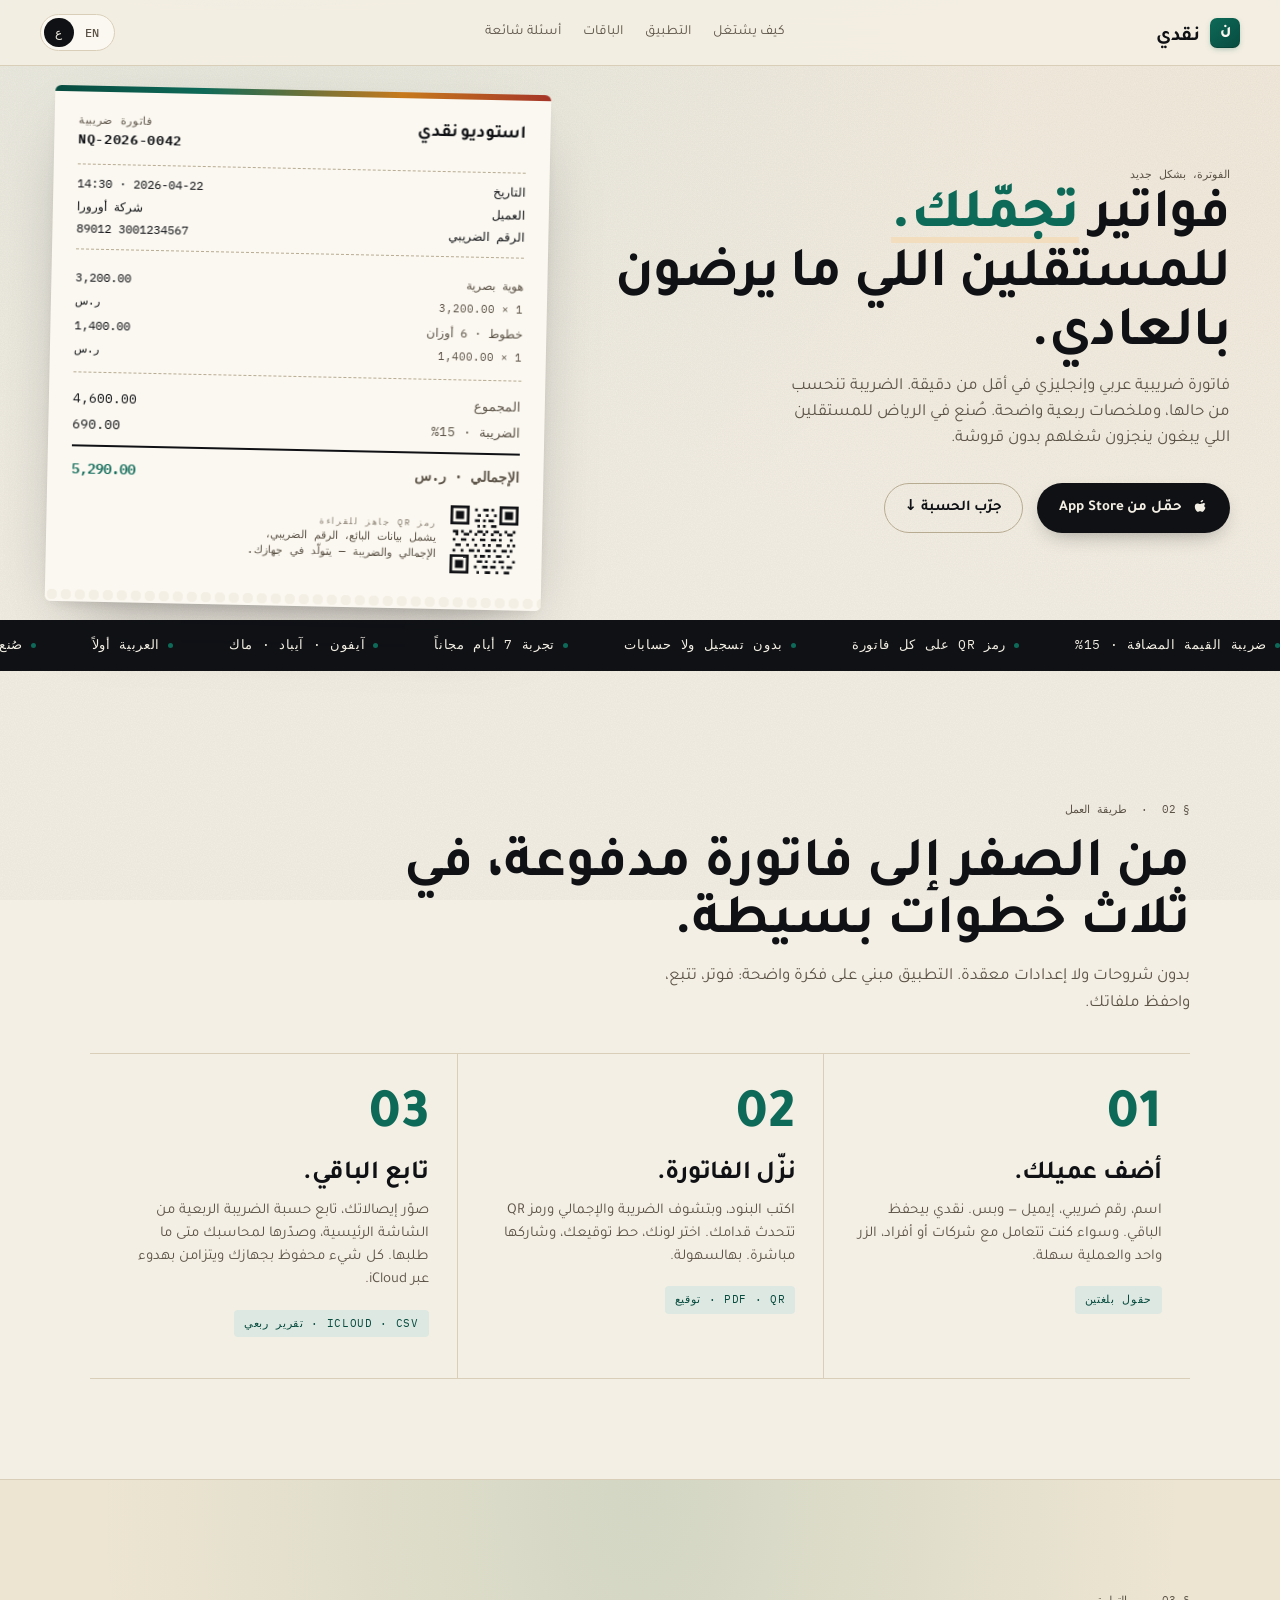
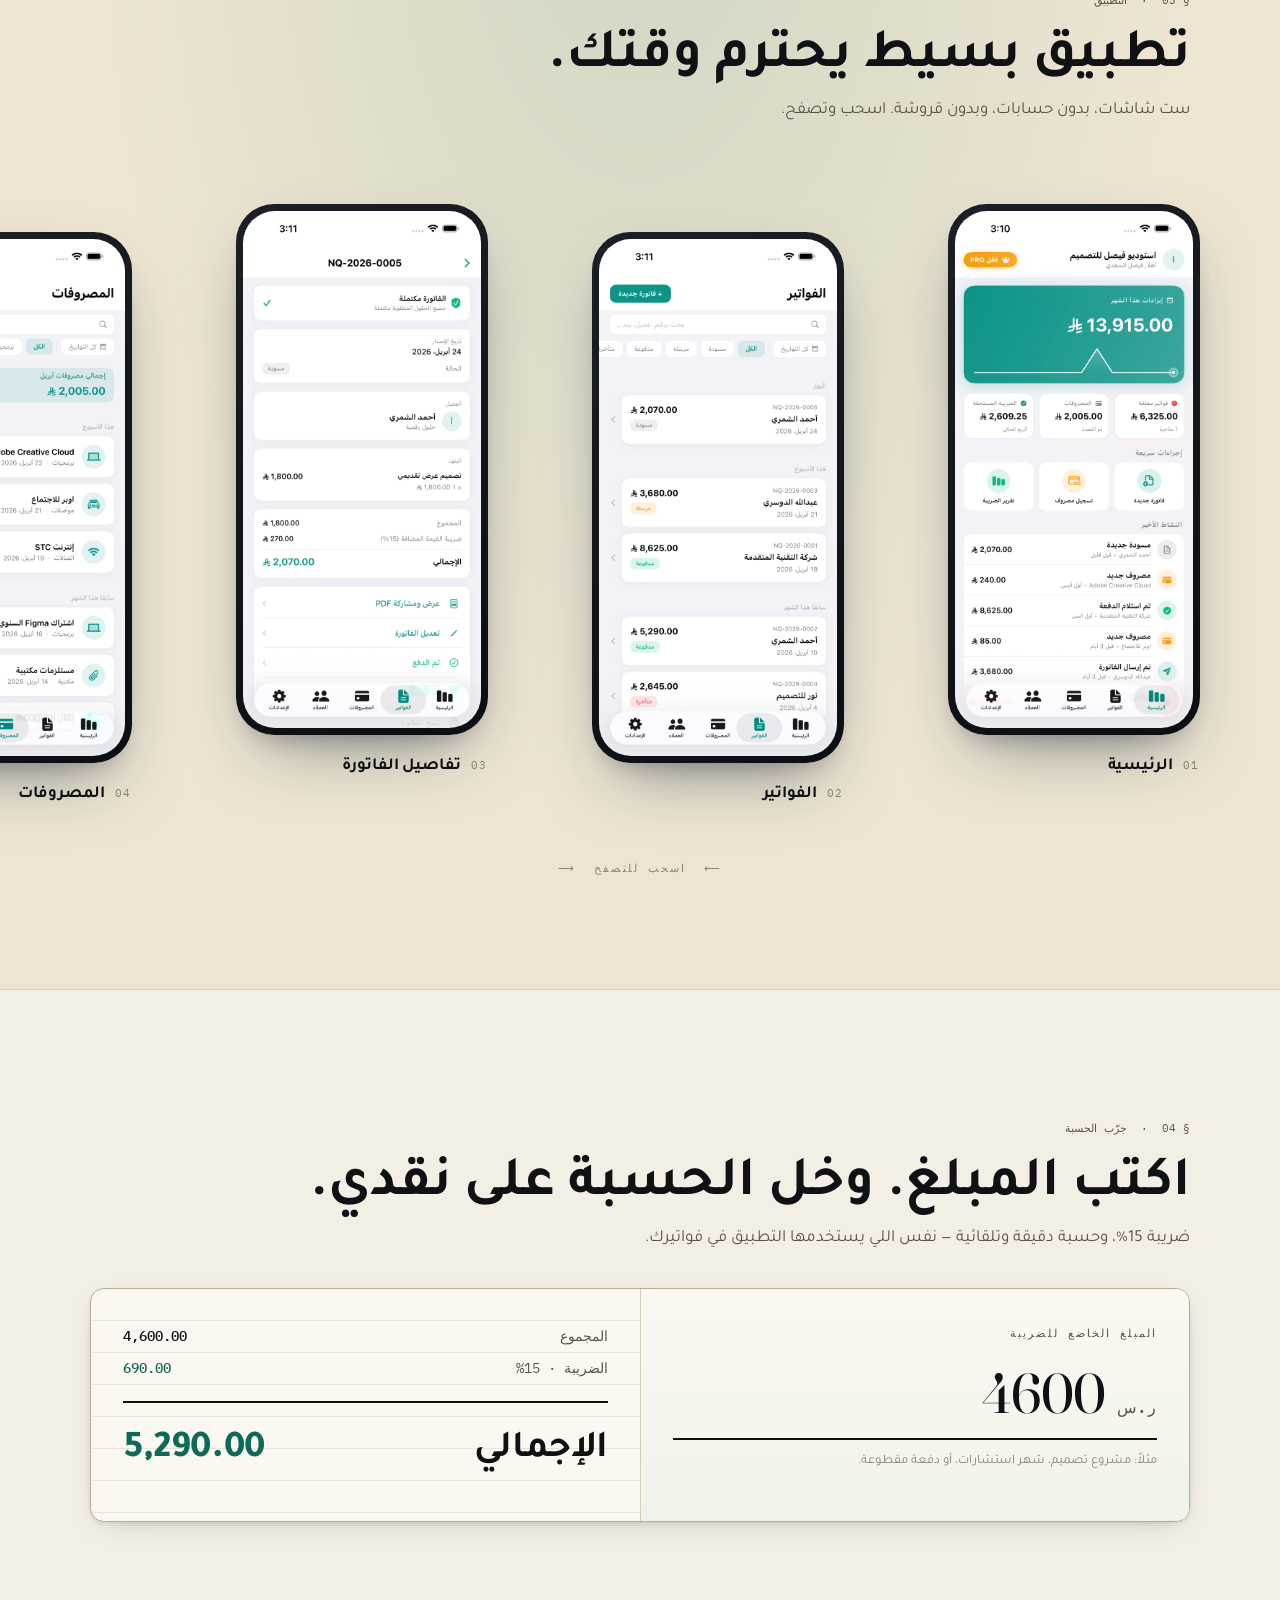
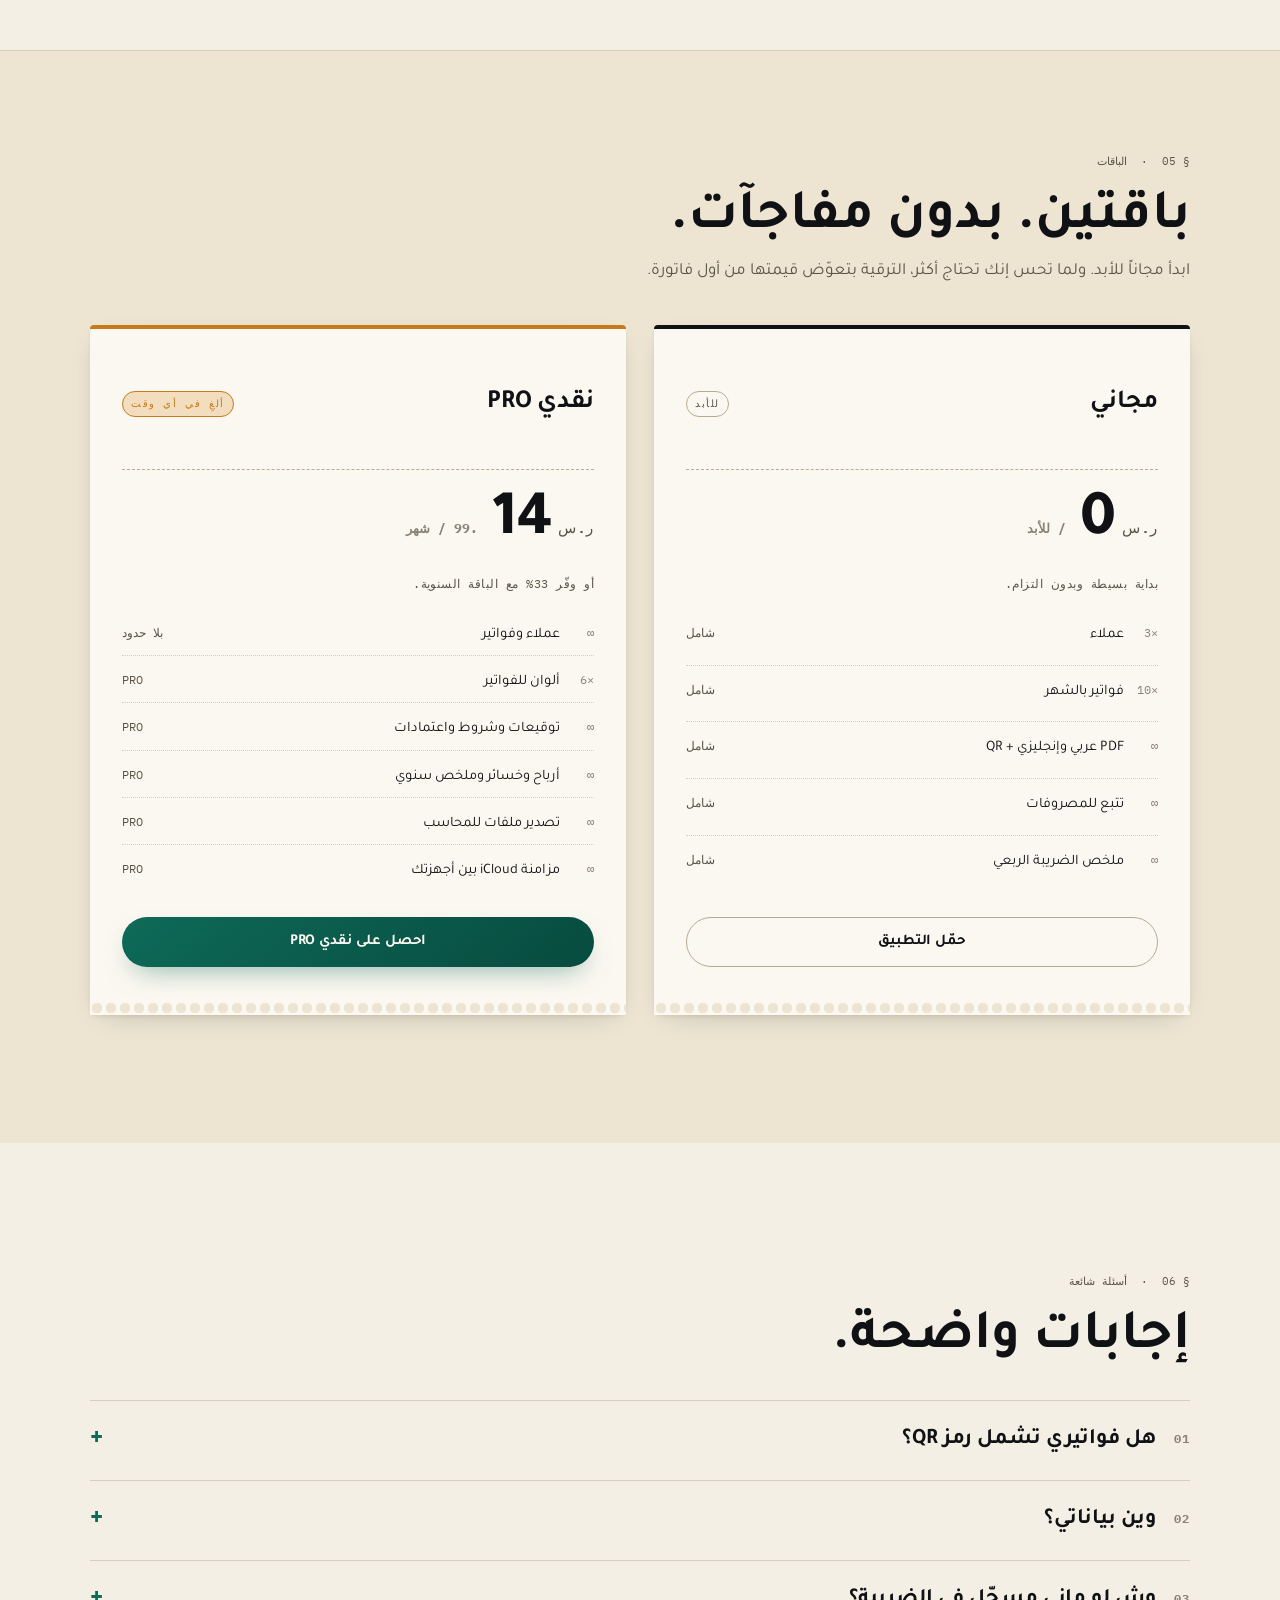
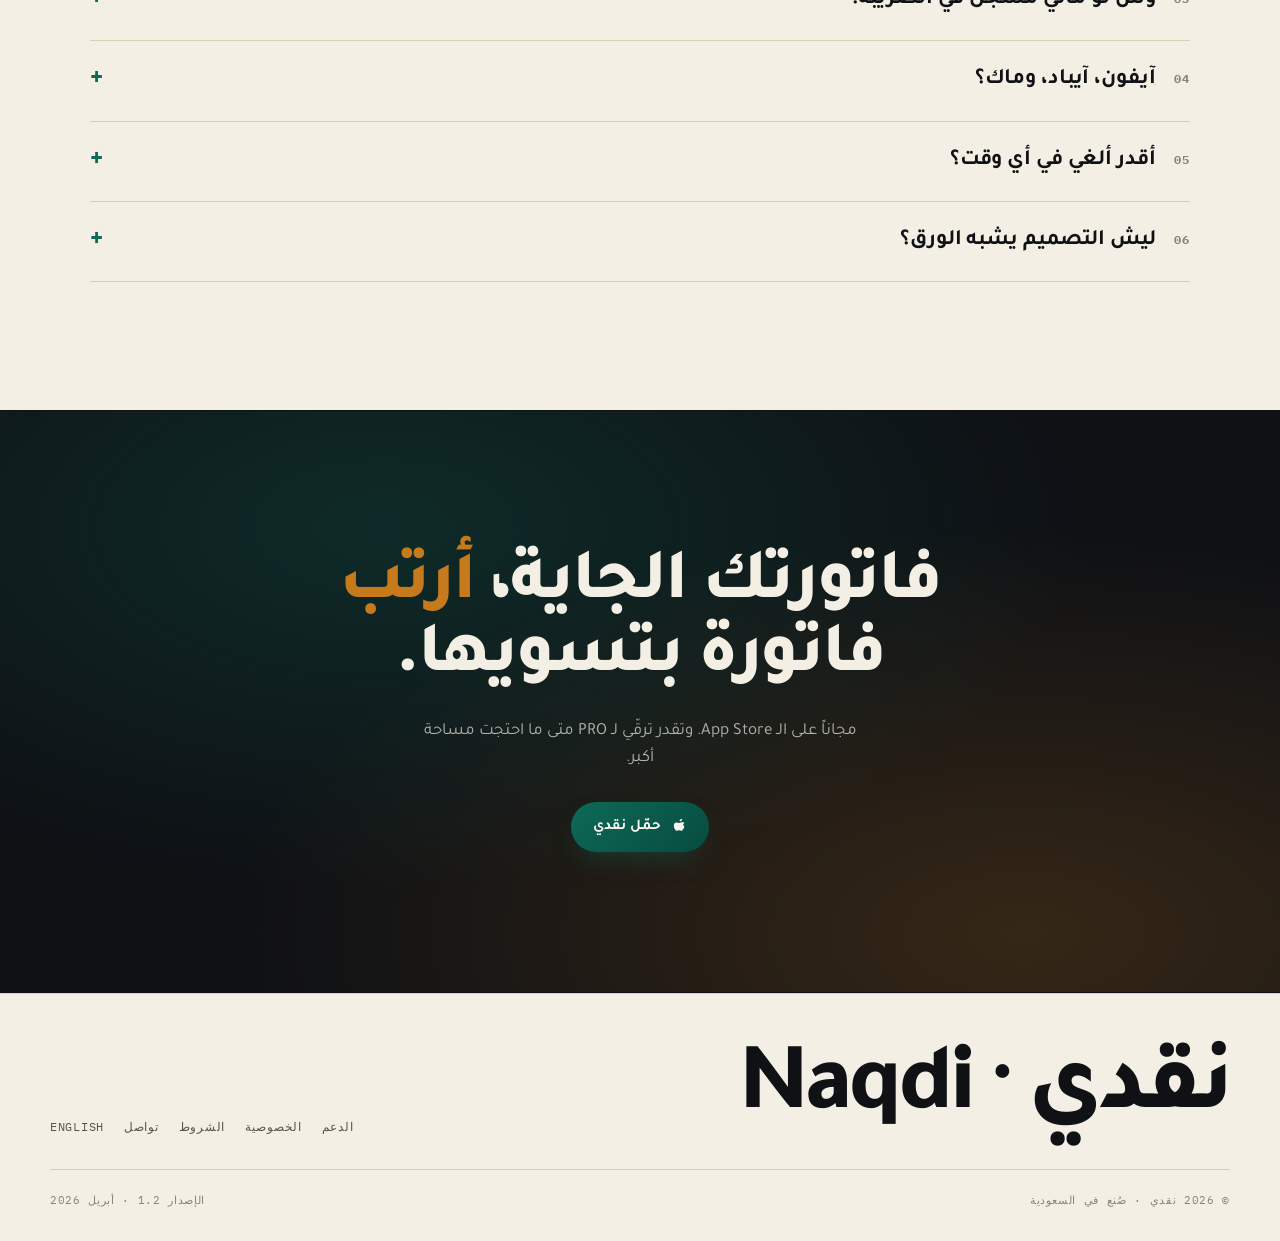
==== commit 210f2fba: "Pricing leads with monthly · favicon set + branded OG card Pricing: lead with SAR 14.99/month instea" ====
--- a/index-ar.html
+++ b/index-ar.html
@@ -7,9 +7,27 @@
     <meta name="description" content="فواتير ضريبية عربي وإنجليزي مع رمز QR، حسبة تلقائية للضريبة، وملخصات ربعية مريحة. صُنع في الرياض للمستقلين. مجاني للبدء، 119.99 ر.س سنوياً لنسخة PRO.">
     <meta property="og:title" content="نقدي — فوترة وضريبة، بدون قروشة.">
     <meta property="og:description" content="فواتير عربي وإنجليزي مع رمز QR، الضريبة تنحسب من حالها، وملخصات ربعية واضحة. مجاناً، على App Store.">
-    <meta property="og:image" content="https://faisal666.github.io/naqdi-site/screenshots/ar/ar-01-dashboard.png">
+    <meta property="og:image" content="https://naqdiapp.com/icons/og-image.png">
+    <meta property="og:image:width" content="1200">
+    <meta property="og:image:height" content="630">
+    <meta property="og:url" content="https://naqdiapp.com/index-ar.html">
+    <meta property="og:type" content="website">
+    <meta property="og:site_name" content="نقدي">
+    <meta property="og:locale" content="ar_SA">
+    <meta property="og:locale:alternate" content="en_US">
+    <meta name="twitter:card" content="summary_large_image">
+    <meta name="twitter:title" content="نقدي — فوترة وضريبة، بدون قروشة.">
+    <meta name="twitter:description" content="فواتير عربي وإنجليزي مع رمز QR، الضريبة تنحسب من حالها، وملخصات ربعية واضحة. مجاناً، على App Store.">
+    <meta name="twitter:image" content="https://naqdiapp.com/icons/og-image.png">
     <meta name="theme-color" content="#F4EFE4" media="(prefers-color-scheme: light)">
     <meta name="theme-color" content="#101113" media="(prefers-color-scheme: dark)">
+
+    <link rel="icon" type="image/png" sizes="32x32" href="/icons/favicon-32.png">
+    <link rel="icon" type="image/png" sizes="16x16" href="/icons/favicon-16.png">
+    <link rel="apple-touch-icon" sizes="180x180" href="/icons/favicon-180.png">
+    <link rel="icon" type="image/png" sizes="192x192" href="/icons/favicon-192.png">
+    <link rel="icon" type="image/png" sizes="512x512" href="/icons/favicon-512.png">
+
     <link rel="stylesheet" href="style.css">
 </head>
 <body>
@@ -249,12 +267,12 @@
             <article class="plan plan--pro">
                 <header class="plan__head">
                     <h3 class="plan__name">نقدي PRO</h3>
-                    <span class="plan__tag">7 أيام مجاناً</span>
+                    <span class="plan__tag">ألغِ في أي وقت</span>
                 </header>
                 <div class="plan__price">
-                    <span class="ccy">ر.س</span><span class="num">119</span><span class="per">.99 / سنة</span>
+                    <span class="ccy">ر.س</span><span class="num">14</span><span class="per">.99 / شهر</span>
                 </div>
-                <p class="plan__sub">أقل من 10 ريال شهرياً.</p>
+                <p class="plan__sub">أو وفّر 33% مع الباقة السنوية.</p>
                 <ul class="plan__items">
                     <li><span class="qty">∞</span><span>عملاء وفواتير</span><span class="price">بلا حدود</span></li>
                     <li><span class="qty">×6</span><span>ألوان للفواتير</span><span class="price">PRO</span></li>
@@ -263,7 +281,7 @@
                     <li><span class="qty">∞</span><span>تصدير ملفات للمحاسب</span><span class="price">PRO</span></li>
                     <li><span class="qty">∞</span><span>مزامنة iCloud بين أجهزتك</span><span class="price">PRO</span></li>
                 </ul>
-                <a class="btn btn--teal" href="https://apps.apple.com/sa/app/naqdi/id6762159386">ابدأ تجربة 7 أيام</a>
+                <a class="btn btn--teal" href="https://apps.apple.com/sa/app/naqdi/id6762159386">احصل على نقدي PRO</a>
             </article>
         </div>
     </div>
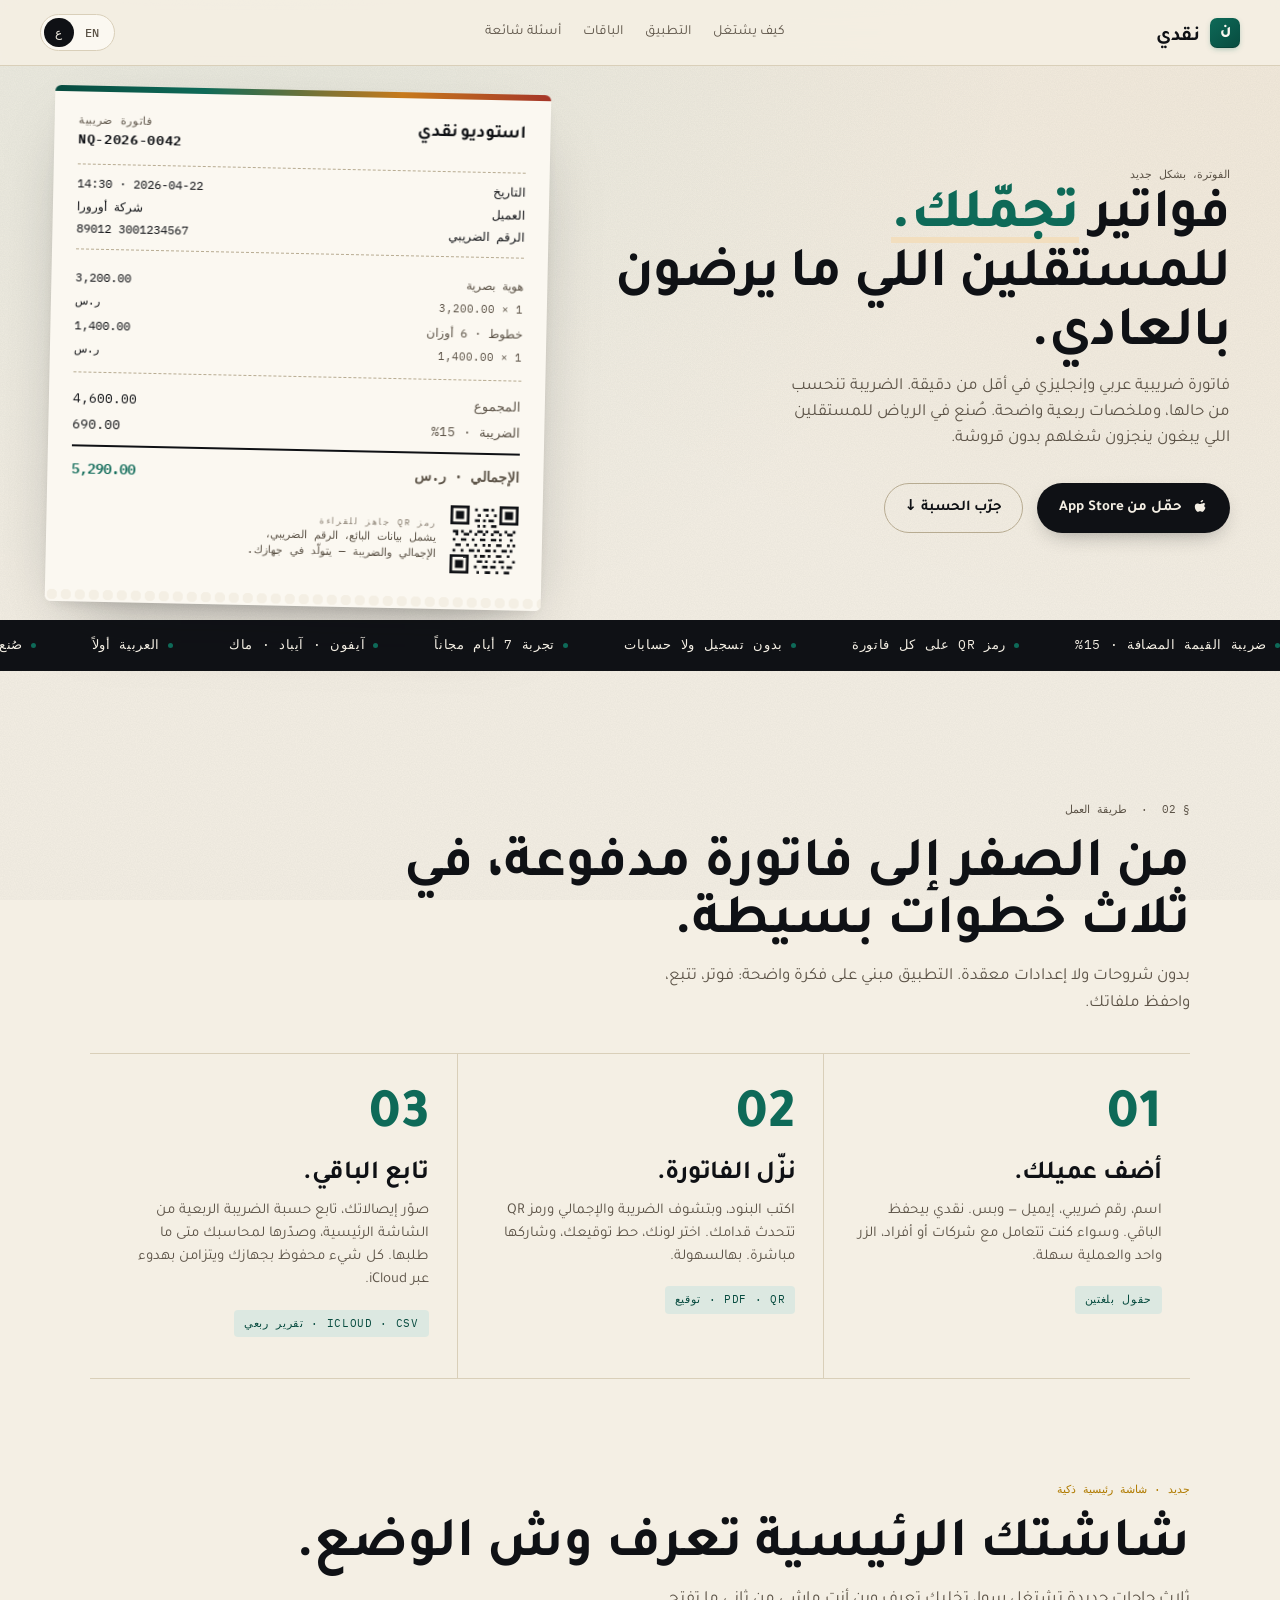
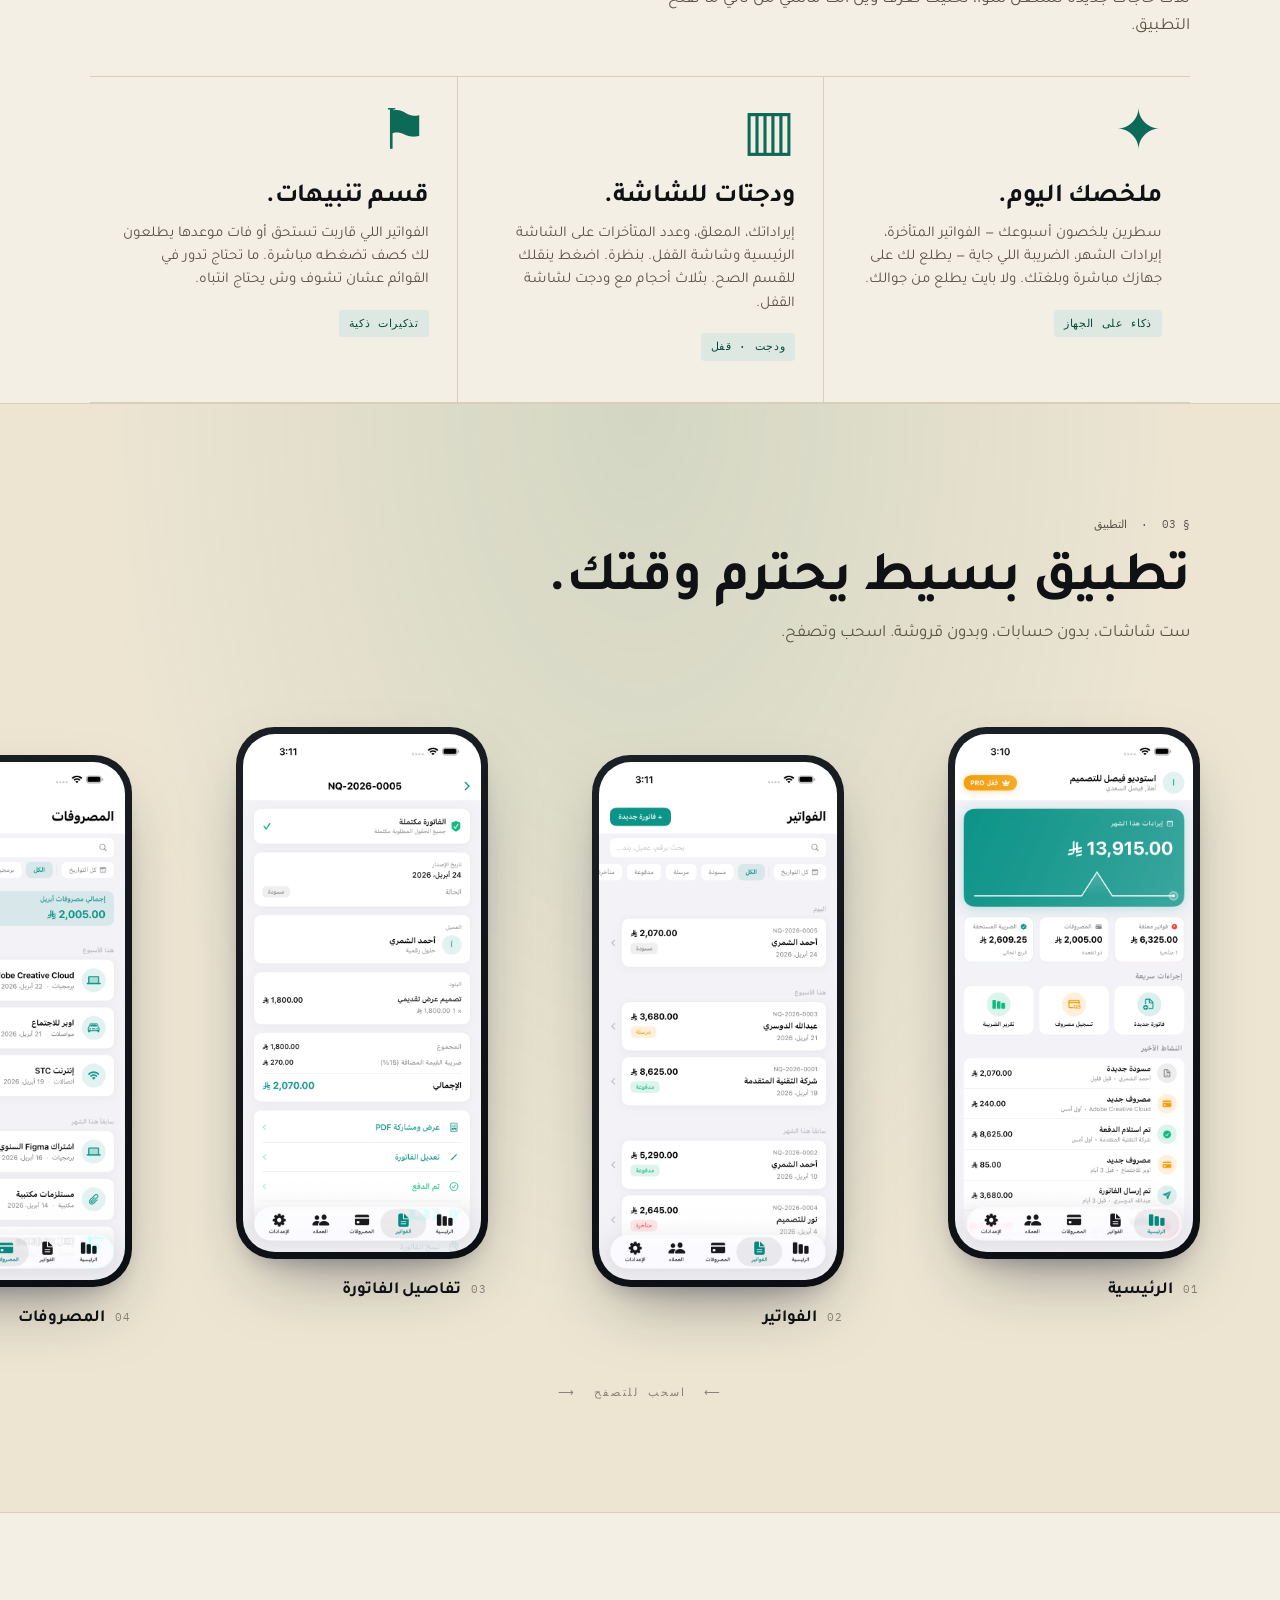
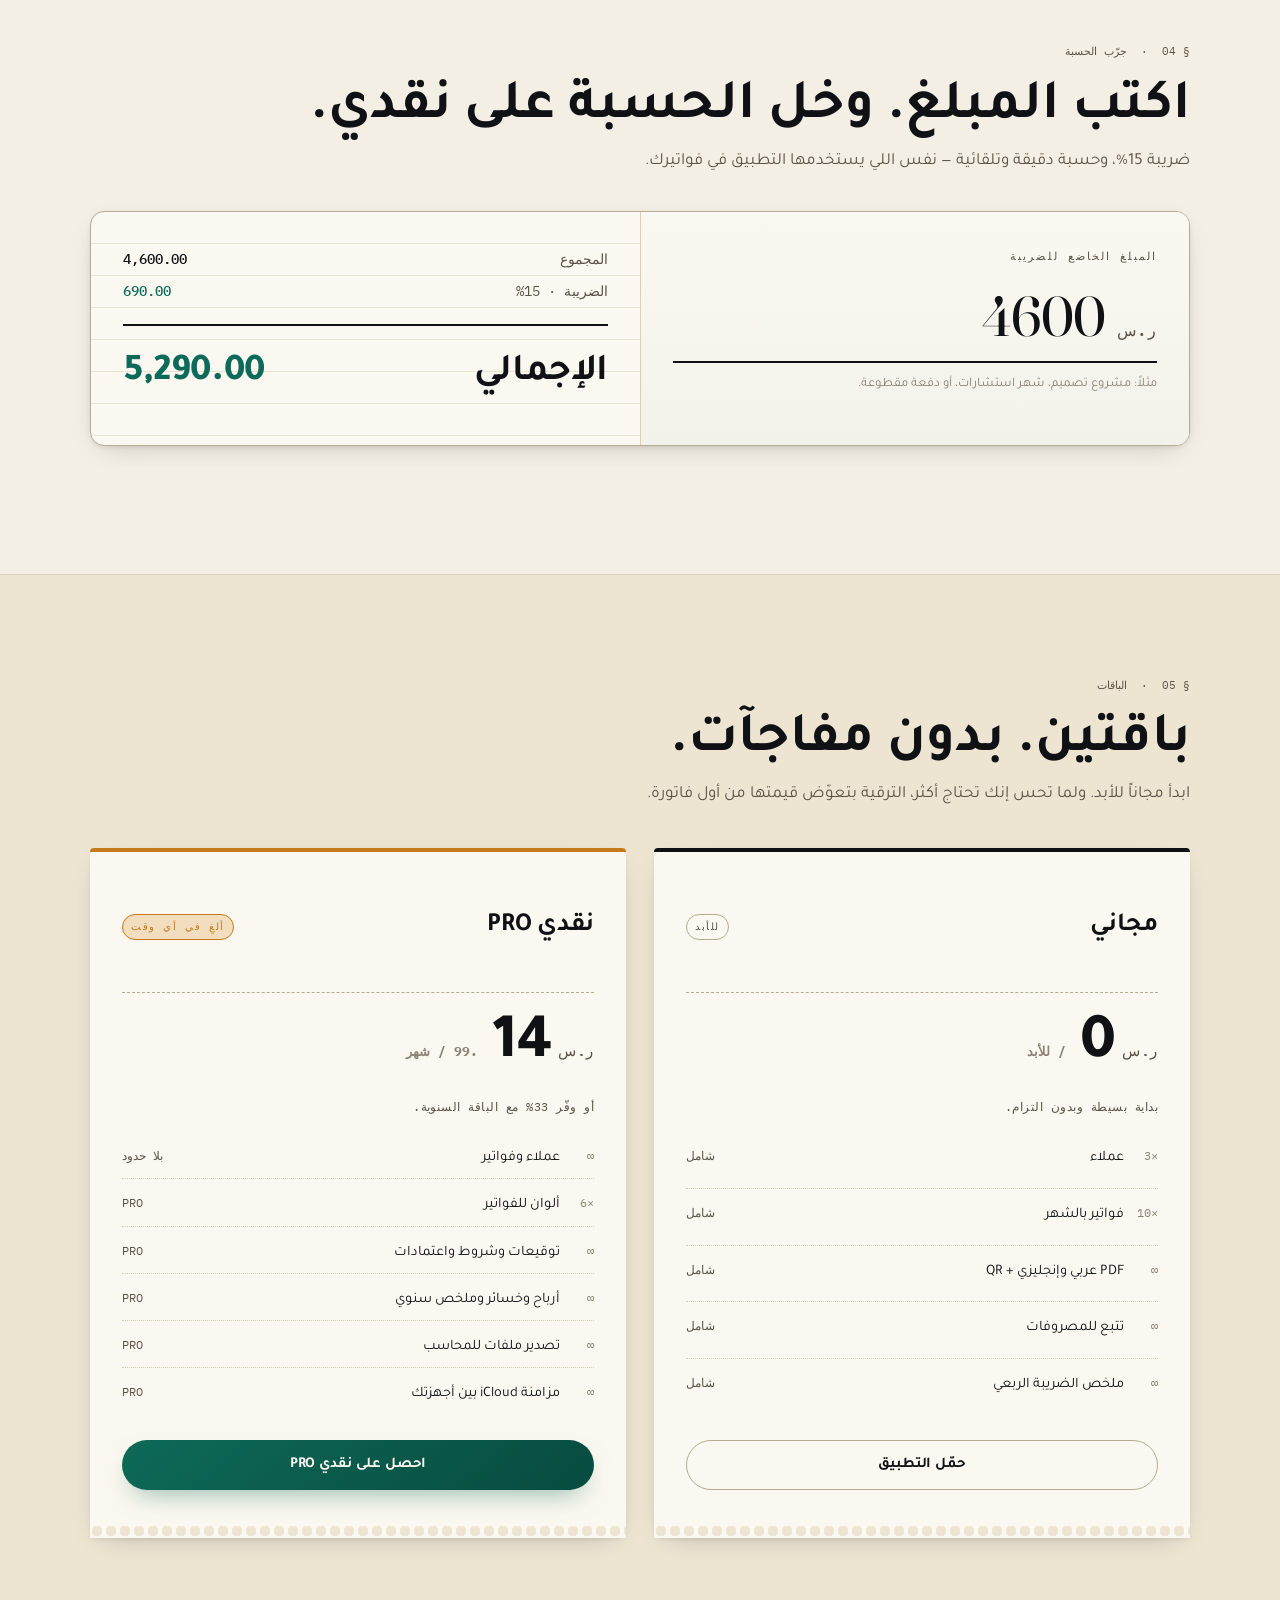
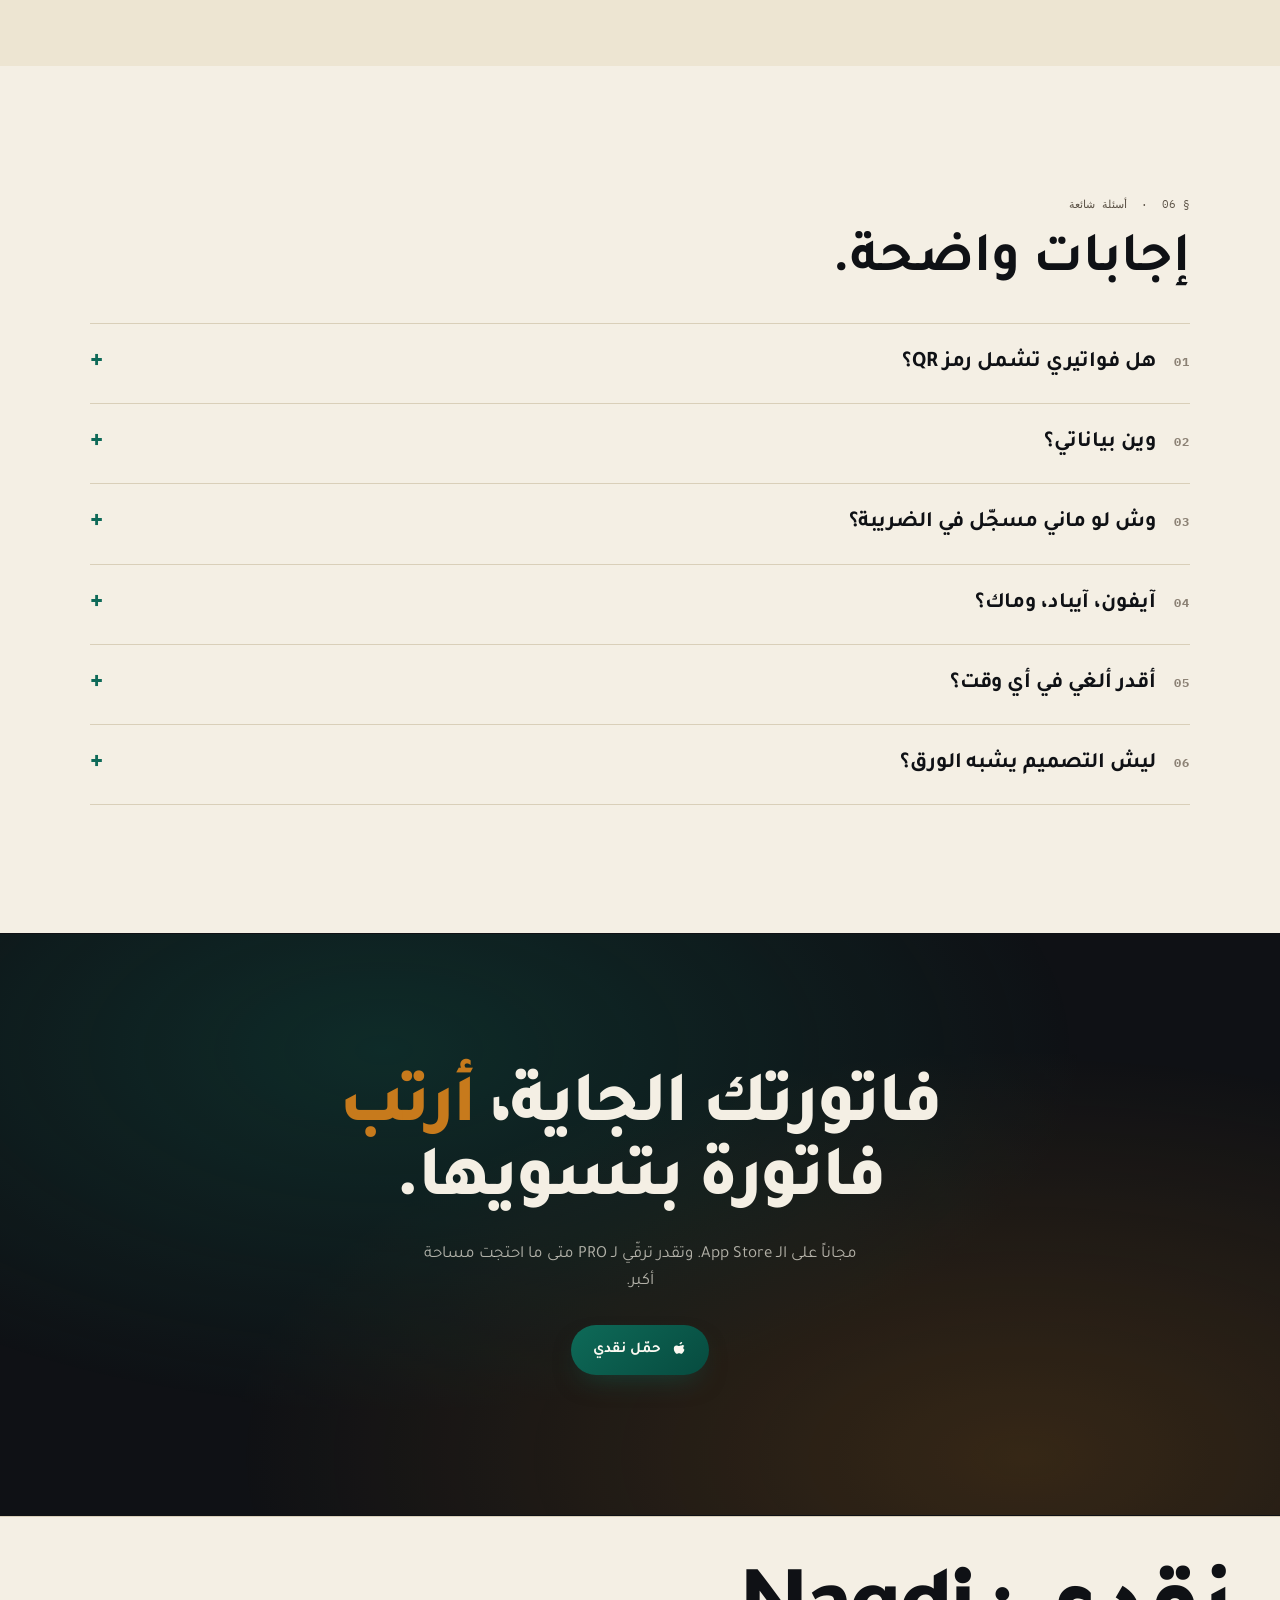
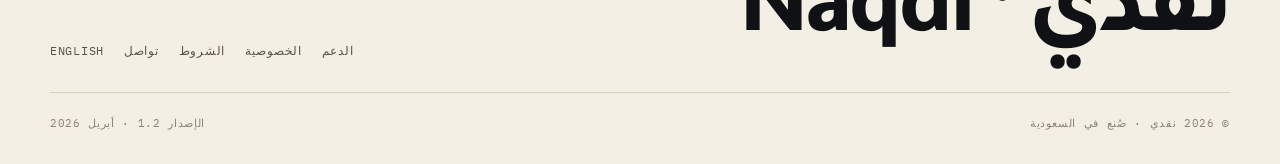
==== commit 6ff0c074: "Add 'Dashboard intelligence' section — briefing + widgets + nudges" ====
--- a/index-ar.html
+++ b/index-ar.html
@@ -177,6 +177,35 @@
 </section>
 
 <!-- ── PRODUCT / SCREENSHOTS ──────────────────────────────────── -->
+<section id="dashboard" class="dashboard-features">
+    <div class="wrap">
+        <span class="section-tag" style="color: var(--naqdi-amber, #b07b00);">جديد · شاشة رئيسية ذكية</span>
+        <h2 class="section-title">شاشتك الرئيسية تعرف وش الوضع.</h2>
+        <p class="section-sub">ثلاث حاجات جديدة تشتغل سوا، تخليك تعرف وين أنت ماشي من ثاني ما تفتح التطبيق.</p>
+
+        <div class="steps__grid" style="margin-top: 2rem;">
+            <article class="step">
+                <span class="step__num">✦</span>
+                <h3 class="step__title">ملخصك اليوم.</h3>
+                <p class="step__body">سطرين يلخصون أسبوعك — الفواتير المتأخرة، إيرادات الشهر، الضريبة اللي جاية — يطلع لك على جهازك مباشرة وبلغتك. ولا بايت يطلع من جوالك.</p>
+                <span class="step__chip">ذكاء على الجهاز</span>
+            </article>
+            <article class="step">
+                <span class="step__num">▥</span>
+                <h3 class="step__title">ودجتات للشاشة.</h3>
+                <p class="step__body">إيراداتك، المعلق، وعدد المتأخرات على الشاشة الرئيسية وشاشة القفل. بنظرة. اضغط ينقلك للقسم الصح. بثلاث أحجام مع ودجت لشاشة القفل.</p>
+                <span class="step__chip">ودجت · قفل</span>
+            </article>
+            <article class="step">
+                <span class="step__num">⚑</span>
+                <h3 class="step__title">قسم تنبيهات.</h3>
+                <p class="step__body">الفواتير اللي قاربت تستحق أو فات موعدها يطلعون لك كصف تضغطه مباشرة. ما تحتاج تدور في القوائم عشان تشوف وش يحتاج انتباه.</p>
+                <span class="step__chip">تذكيرات ذكية</span>
+            </article>
+        </div>
+    </div>
+</section>
+
 <section id="product" class="spread">
     <div class="wrap">
         <span class="section-tag">§ 03 &nbsp;·&nbsp; التطبيق</span>
